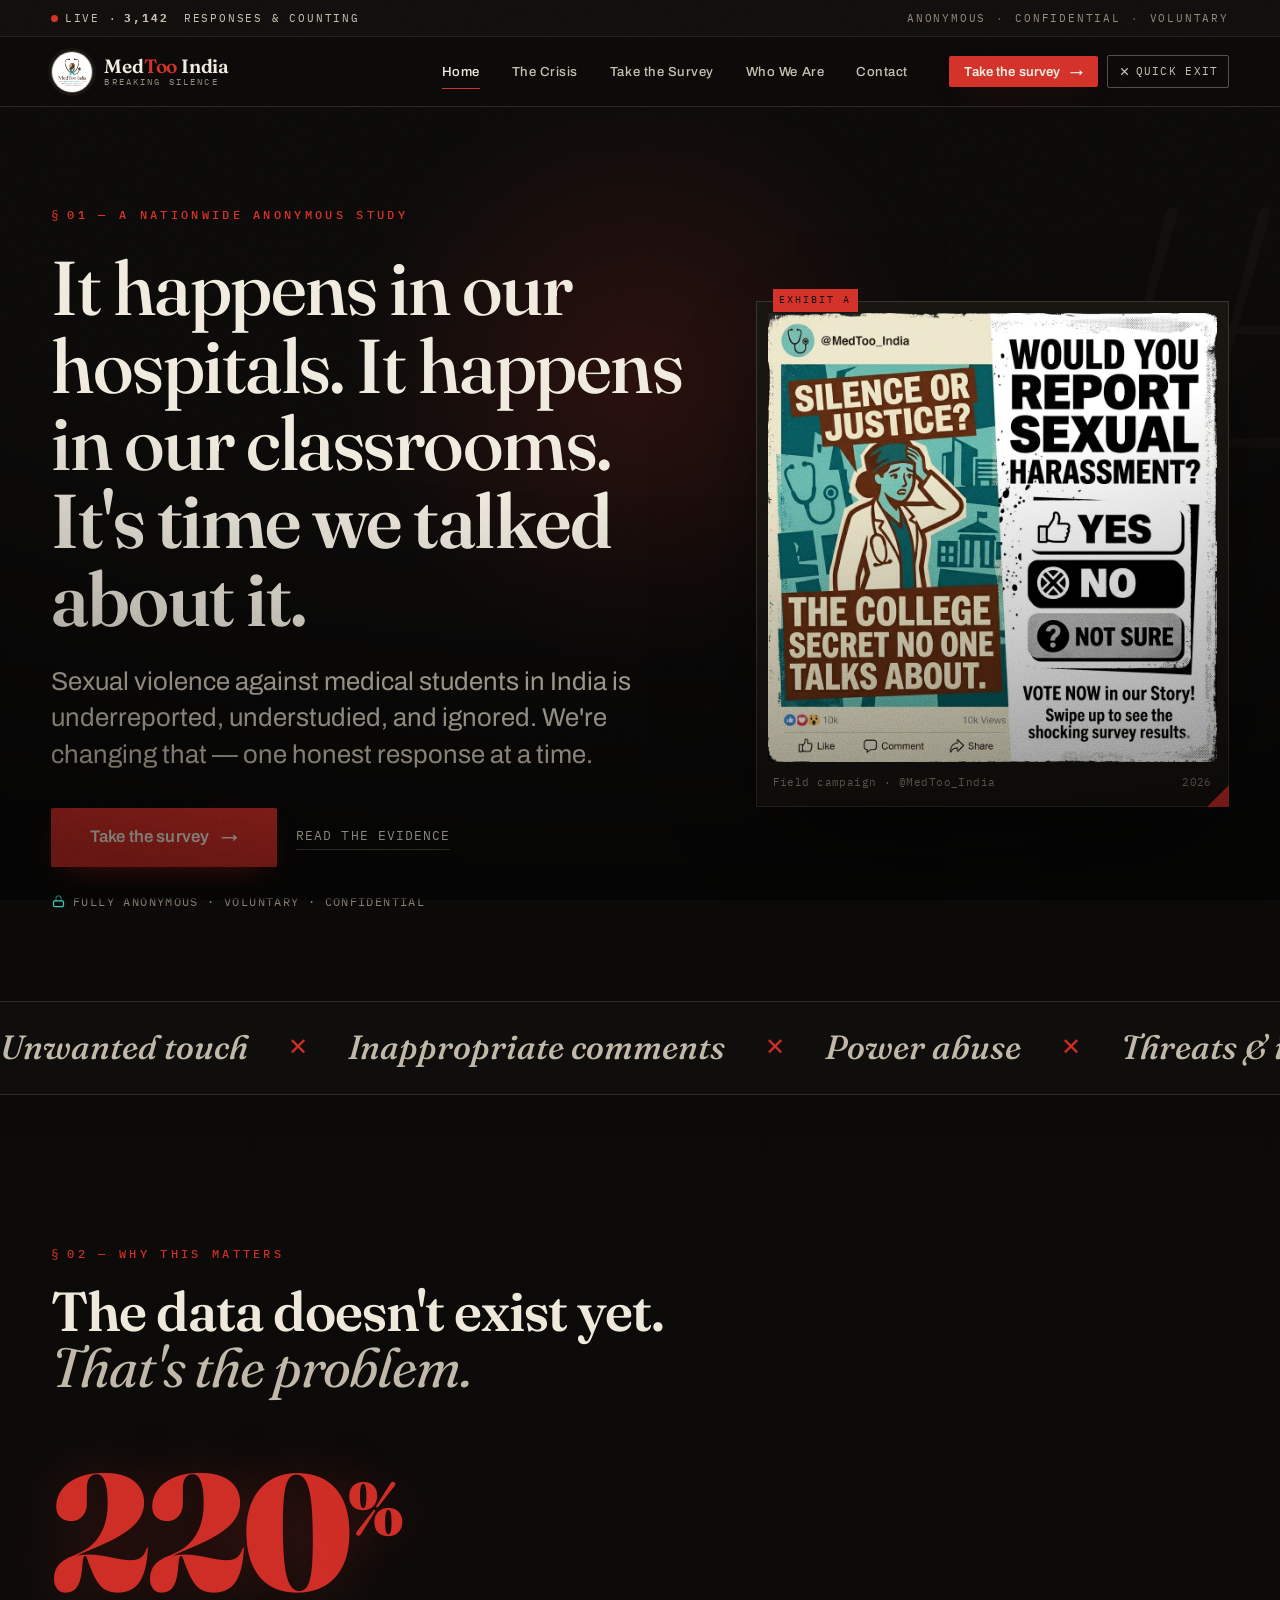
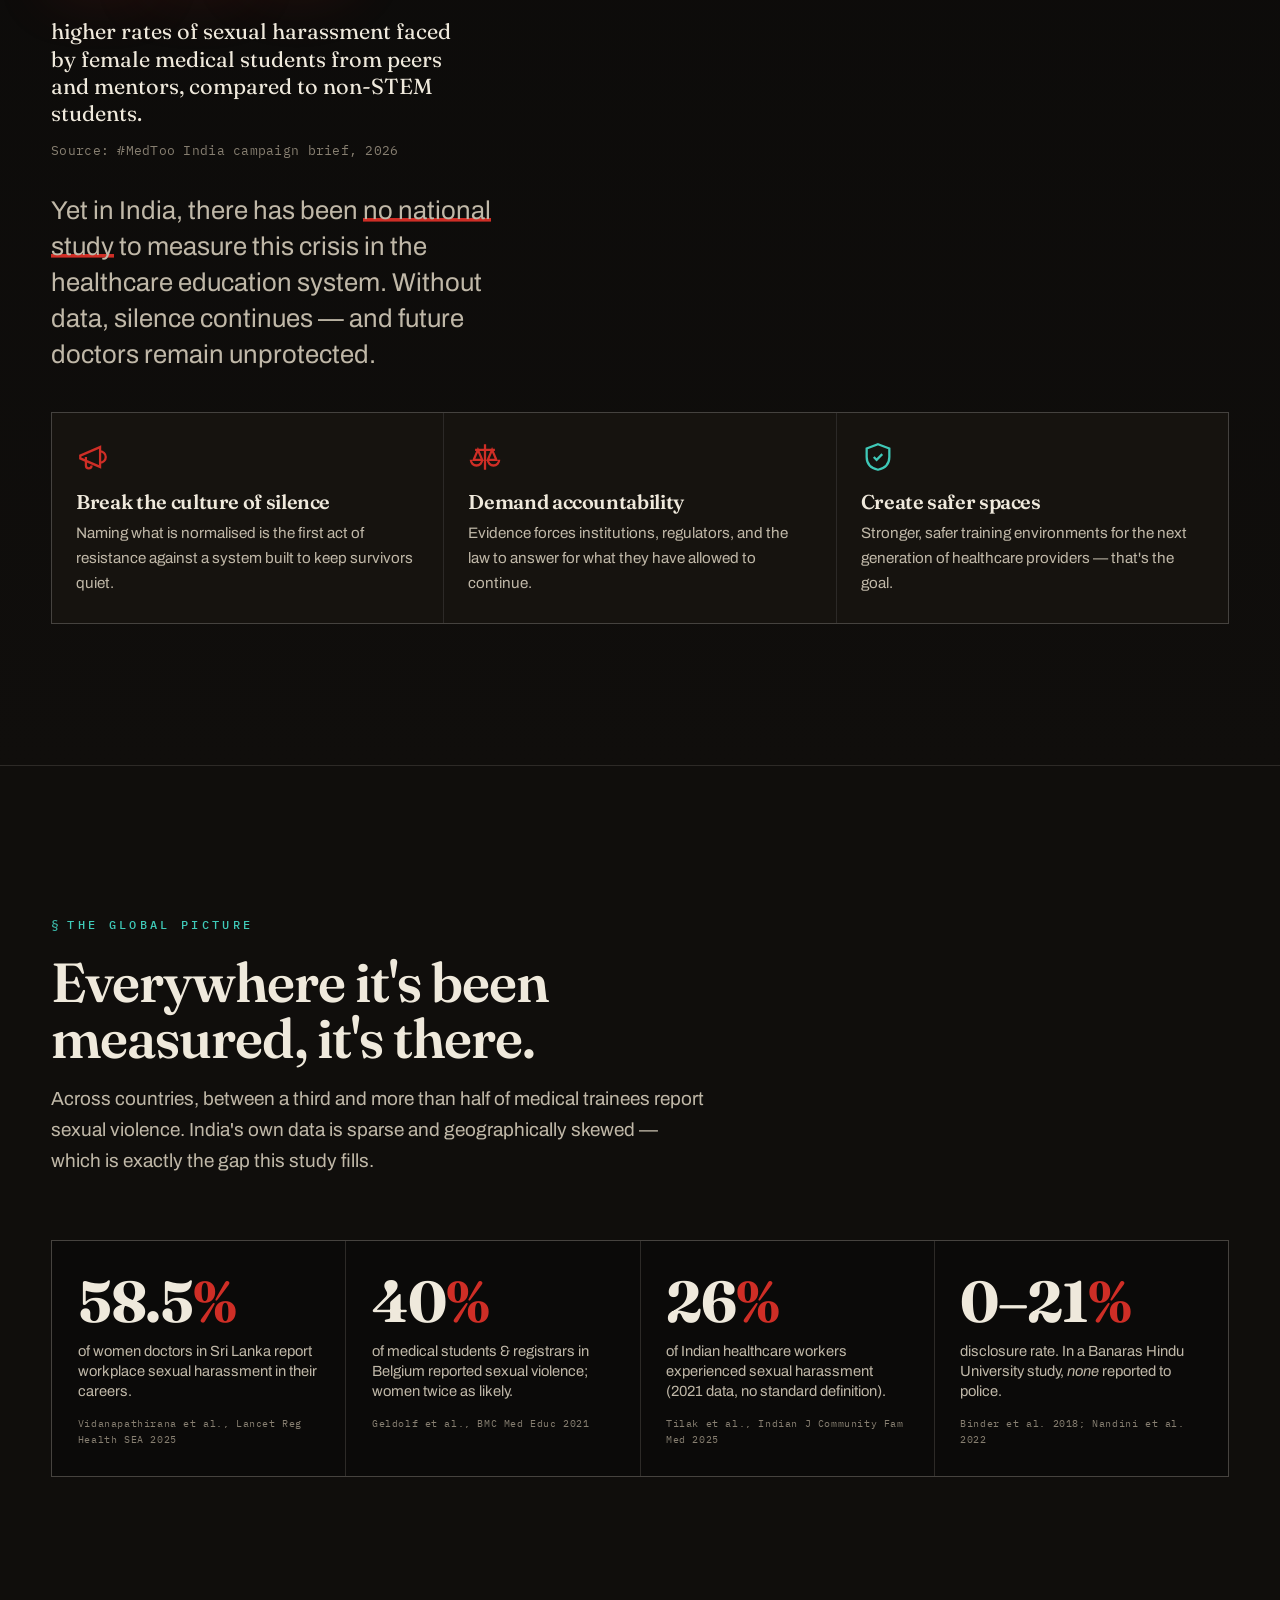
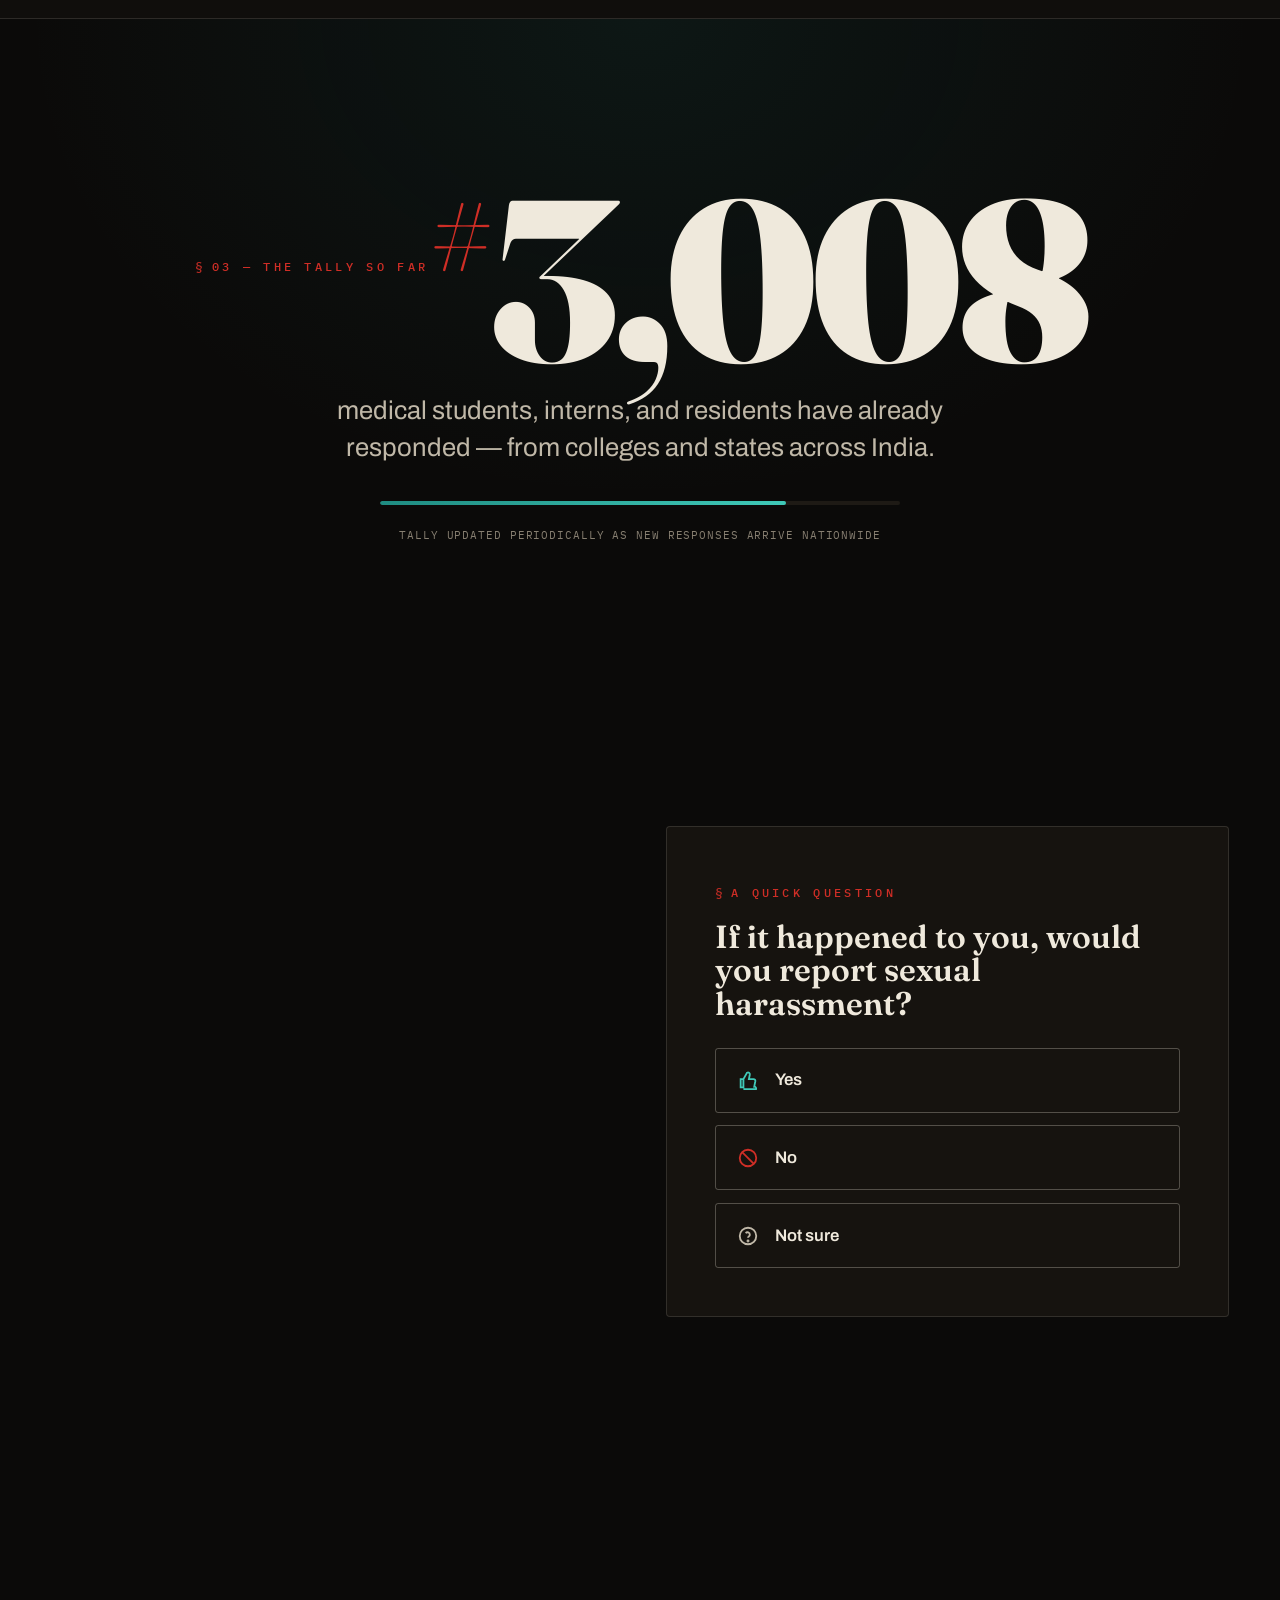
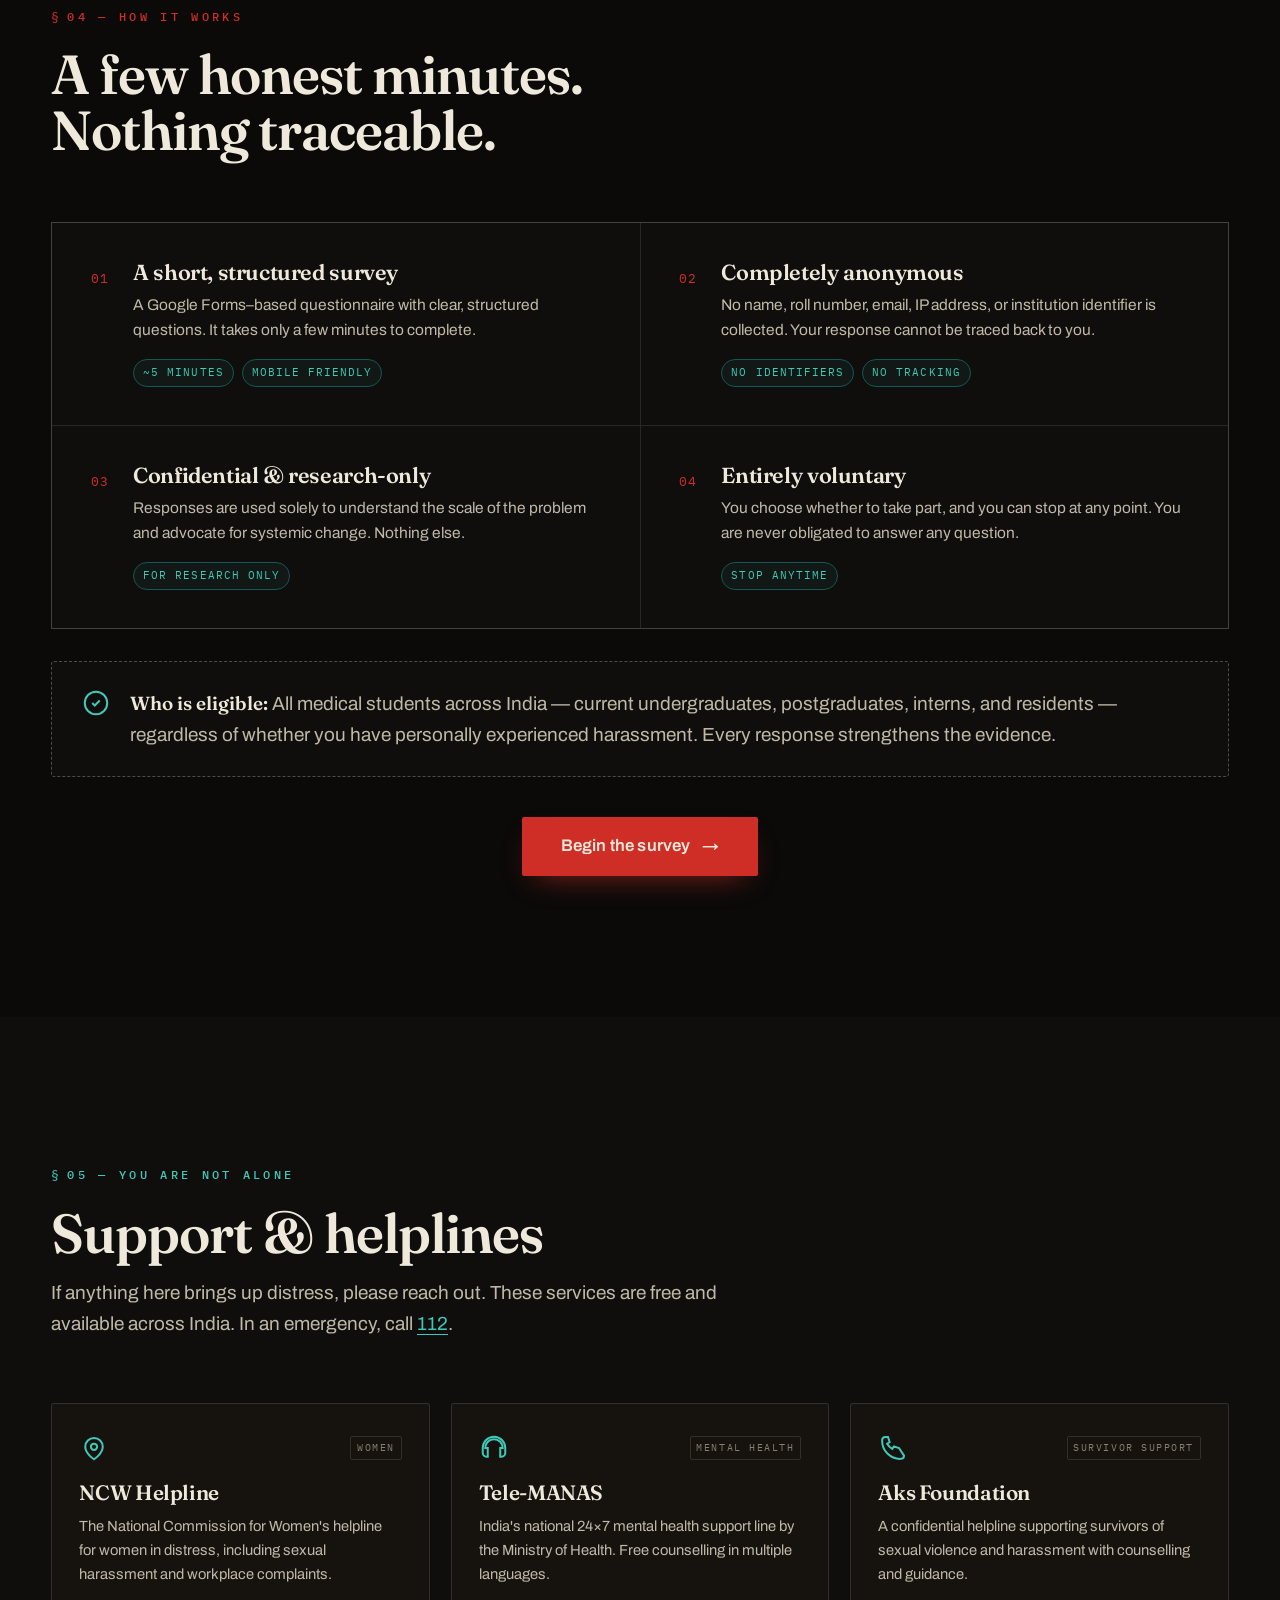
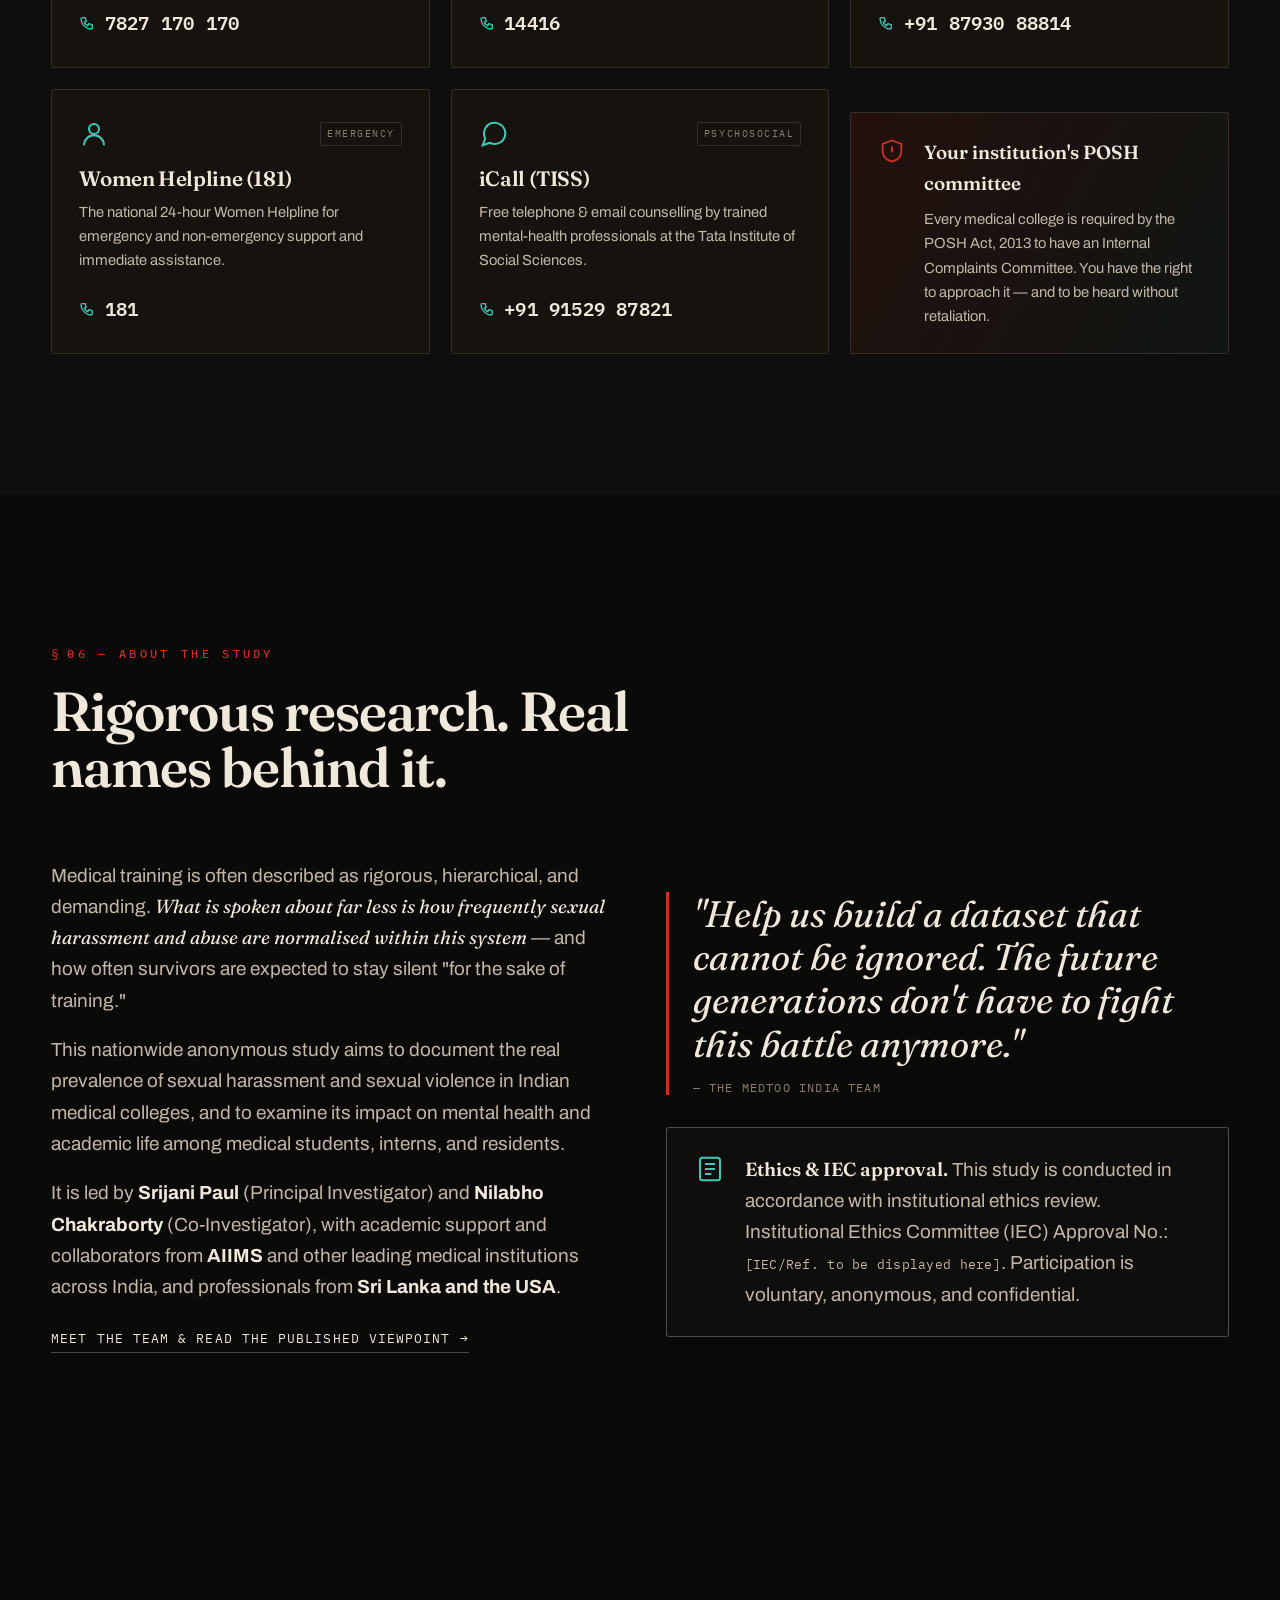
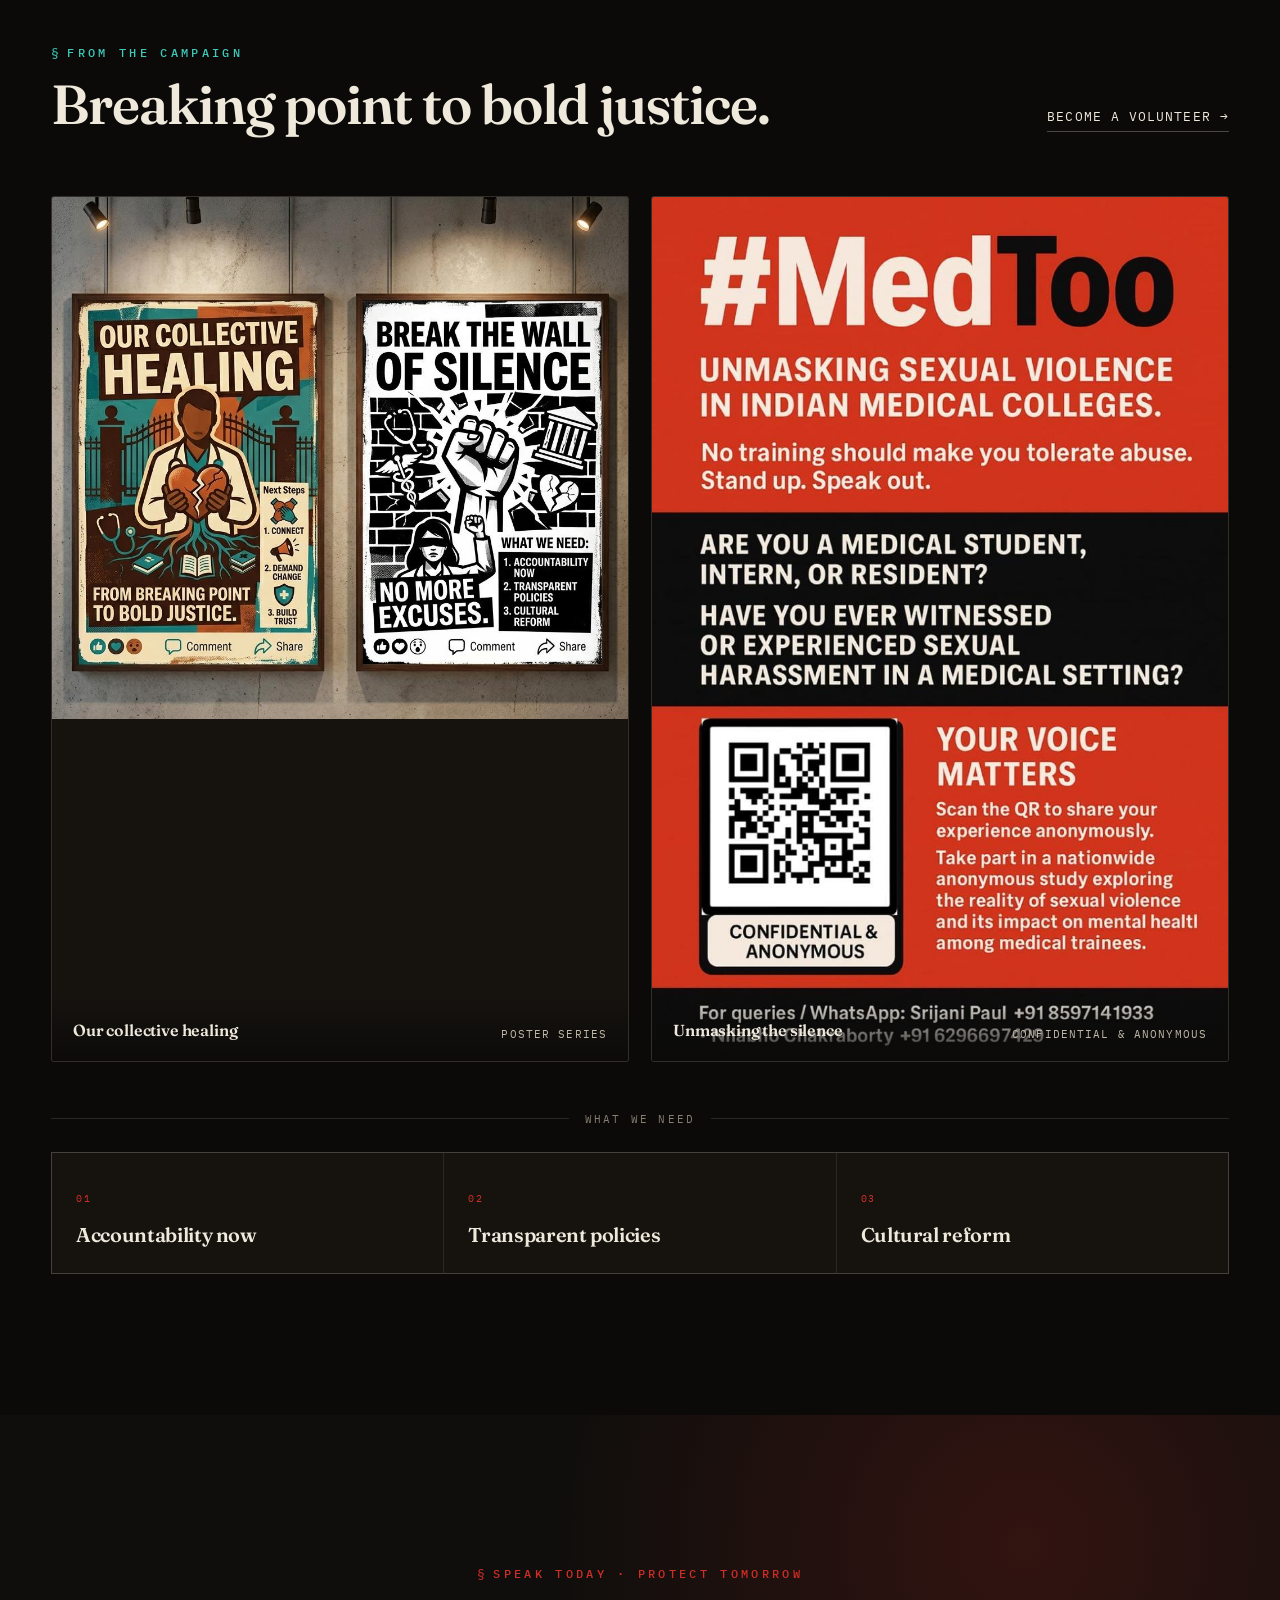
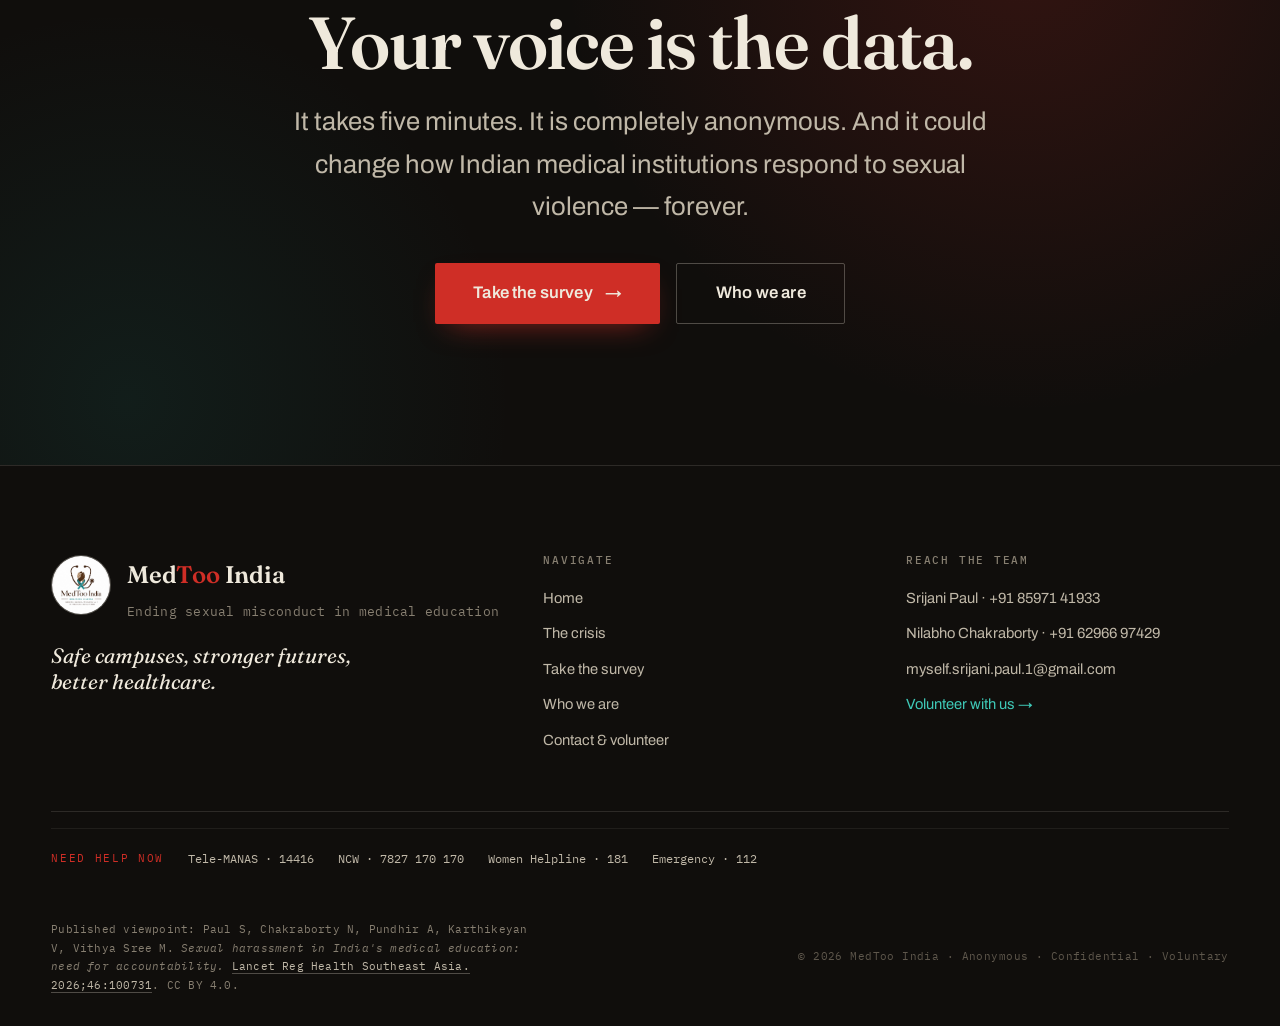
==== index.html @ f643e84e "First" ====
<!DOCTYPE html>
<html lang="en">
<head>
<meta charset="UTF-8" />
<meta name="viewport" content="width=device-width, initial-scale=1.0" />
<title>MedToo India — Breaking the Silence on Sexual Violence in Medical Education</title>
<meta name="description" content="MedToo India is an independent, nationwide anonymous study documenting sexual violence, harassment, and misconduct in Indian medical education. Your voice is the data that makes it impossible to ignore." />
<meta name="theme-color" content="#0b0a09" />
<meta property="og:title" content="MedToo India — Breaking the Silence" />
<meta property="og:description" content="India's first nationwide anonymous study on sexual violence in medical colleges. Anonymous. Confidential. Voluntary." />
<meta property="og:image" content="images/logo.jpeg" />
<meta property="og:type" content="website" />
<link rel="icon" href="images/logo.jpeg" />
<link rel="preconnect" href="https://fonts.googleapis.com" />
<link rel="preconnect" href="https://fonts.gstatic.com" crossorigin />
<link href="https://fonts.googleapis.com/css2?family=Fraunces:ital,opsz,wght@0,9..144,300..900;1,9..144,400..600&family=Archivo:wght@400;500;600;700&family=IBM+Plex+Mono:wght@400;500;600&display=swap" rel="stylesheet" />
<script>document.documentElement.classList.add("js");</script>
<link rel="stylesheet" href="assets/css/styles.css" />
</head>
<body>
<a class="skip-link" href="#main">Skip to content</a>

<!-- ============ TOP BAR ============ -->
<div class="topbar">
  <div class="wrap wrap--wide">
    <div class="topbar__row">
      <span class="topbar__live"><i class="live-dot" aria-hidden="true"></i> Live · <strong data-live-count="3142">3,142</strong>&nbsp;responses &amp; counting</span>
      <span class="topbar__trust">
        <span>Anonymous</span><span>Confidential</span><span>Voluntary</span>
      </span>
    </div>
  </div>
</div>

<!-- ============ HEADER ============ -->
<header class="site-header">
  <div class="wrap wrap--wide">
    <nav class="nav" aria-label="Primary">
      <a class="brand" href="index.html" aria-label="MedToo India — home">
        <img class="brand__logo" src="images/logo.jpeg" alt="MedToo India logo" />
        <span class="brand__txt">
          <span class="brand__name">Med<b>Too</b> India</span>
          <span class="brand__sub">Breaking Silence</span>
        </span>
      </a>

      <div class="nav__links">
        <a class="nav__link" href="index.html" aria-current="page">Home</a>
        <a class="nav__link" href="index.html#why">The Crisis</a>
        <a class="nav__link" href="survey.html">Take the Survey</a>
        <a class="nav__link" href="about.html">Who We Are</a>
        <a class="nav__link" href="contact.html">Contact</a>
      </div>

      <div class="nav__actions">
        <a class="btn btn--sm nav__cta" href="survey.html">Take the survey <span class="arrow">→</span></a>
        <button class="exit-btn" data-quick-exit title="Leave this site instantly (or press ESC twice)">
          <svg viewBox="0 0 24 24" fill="none" stroke="currentColor" stroke-width="2" aria-hidden="true"><path d="M18 6 6 18M6 6l12 12"/></svg>
          Quick exit
        </button>
        <button class="burger" data-nav-toggle aria-label="Open menu" aria-expanded="false" aria-controls="mobile-menu">
          <span></span><span></span><span></span>
        </button>
      </div>
    </nav>
  </div>
</header>

<!-- ============ MOBILE MENU ============ -->
<div class="mobile-menu" id="mobile-menu">
  <a class="mobile-menu__link" href="index.html"><span class="n">01</span> Home</a>
  <a class="mobile-menu__link" href="index.html#why"><span class="n">02</span> The Crisis</a>
  <a class="mobile-menu__link" href="survey.html"><span class="n">03</span> Take the Survey</a>
  <a class="mobile-menu__link" href="about.html"><span class="n">04</span> Who We Are</a>
  <a class="mobile-menu__link" href="contact.html"><span class="n">05</span> Contact</a>
  <div class="mobile-menu__foot">
    <a class="btn btn--block" href="survey.html">Take the survey <span class="arrow">→</span></a>
  </div>
</div>

<main id="main">

  <!-- ============ HERO ============ -->
  <section class="hero">
    <div class="spotlight" data-spotlight aria-hidden="true"></div>
    <span class="hero__bg-word" aria-hidden="true">#</span>
    <div class="wrap wrap--wide">
      <div class="hero__grid">
        <div class="hero__copy reveal in">
          <span class="kicker">01 — A Nationwide Anonymous Study</span>
          <h1 class="hero__headline">
            It happens in our hospitals. It happens in our classrooms.
            <span class="b">It's time we <span class="redact">talked</span> about it.</span>
          </h1>
          <p class="hero__lead">
            Sexual violence against medical students in India is underreported,
            understudied, and ignored. We're changing that — one honest response at a time.
          </p>
          <div class="hero__cta-row">
            <a class="btn btn--lg" href="survey.html">Take the survey <span class="arrow">→</span></a>
            <a class="tlink" href="#why">Read the evidence</a>
          </div>
          <p class="hero__trust" style="margin-top:1.6rem">
            <svg class="lock" viewBox="0 0 24 24" fill="none" stroke="currentColor" stroke-width="2" width="15" height="15" aria-hidden="true"><rect x="4" y="11" width="16" height="9" rx="2"/><path d="M8 11V7a4 4 0 0 1 8 0v4"/></svg>
            Fully anonymous · Voluntary · Confidential
          </p>
        </div>

        <figure class="exhibit exhibit--tilt exhibit--corner reveal" data-delay="2" data-tag="Exhibit A">
          <img src="images/img3.jpeg" alt="MedToo India campaign poster: 'Silence or Justice? The college secret no one talks about.' Would you report sexual harassment?" loading="eager" />
          <figcaption class="exhibit__cap"><span>Field campaign · @MedToo_India</span><span>2026</span></figcaption>
        </figure>
      </div>
    </div>
  </section>

  <!-- ============ MARQUEE ============ -->
  <div class="marquee" aria-hidden="true">
    <div class="marquee__track">
      <span class="marquee__item">Unwanted touch</span>
      <span class="marquee__item">Inappropriate comments</span>
      <span class="marquee__item">Power abuse</span>
      <span class="marquee__item">Threats &amp; intimidation</span>
      <span class="marquee__item">Victim blaming</span>
      <span class="marquee__item">Silenced by fear</span>
      <span class="marquee__item">Unwanted touch</span>
      <span class="marquee__item">Inappropriate comments</span>
      <span class="marquee__item">Power abuse</span>
      <span class="marquee__item">Threats &amp; intimidation</span>
      <span class="marquee__item">Victim blaming</span>
      <span class="marquee__item">Silenced by fear</span>
    </div>
  </div>
  <p class="sr-only">The campaign documents unwanted touch, inappropriate comments, power abuse, threats and intimidation, victim blaming, and silencing by fear.</p>

  <!-- ============ WHY THIS MATTERS ============ -->
  <section class="section why" id="why">
    <div class="wrap wrap--wide">
      <div class="sec-head reveal">
        <span class="kicker">02 — Why this matters</span>
        <h2 class="sec-head__title">The data doesn't exist yet. <span class="serif-it muted">That's the problem.</span></h2>
      </div>

      <div class="why__grid">
        <div class="why__stat reveal-x">
          <div class="bigstat">
            <span class="bigstat__num"><span data-counter="220" data-dur="2000">220</span><span class="pct">%</span></span>
            <p class="bigstat__cap">higher rates of sexual harassment faced by female medical students from peers and mentors, compared to non-STEM students.</p>
            <p class="bigstat__src meta">Source: #MedToo India campaign brief, 2026</p>
          </div>
          <p class="lead" style="margin-top:2.2rem; color:var(--bone-dim); max-width:42ch;">
            Yet in India, there has been <span class="mark">no national study</span> to measure this crisis in the healthcare education system.
            Without data, silence continues — and future doctors remain unprotected.
          </p>
        </div>

        <div class="why__art">
          <figure class="exhibit exhibit--corner clip-rise" data-tag="Exhibit B" style="max-width:440px; margin-inline:auto;">
            <img src="images/img1.jpeg" alt="Infographic: Did you know? Female medical students face 220% higher rates of sexual harassment from peers and mentors. In India there is no national study to measure this crisis." loading="lazy" />
            <figcaption class="exhibit__cap"><span>Awareness poster</span><span>#MEDTOO</span></figcaption>
          </figure>
        </div>
      </div>

      <!-- three pillars -->
      <div class="pillars reveal" data-delay="1">
        <div class="pillar">
          <svg class="pillar__ic" viewBox="0 0 24 24" fill="none" stroke="currentColor" stroke-width="1.6" aria-hidden="true"><path d="M3 11l14-6v14L3 13zM3 11v2M7 12v6a2 2 0 0 0 4 0"/><path d="M17 8a4 4 0 0 1 0 8"/></svg>
          <h3 class="pillar__t">Break the culture of silence</h3>
          <p class="pillar__d">Naming what is normalised is the first act of resistance against a system built to keep survivors quiet.</p>
        </div>
        <div class="pillar">
          <svg class="pillar__ic" viewBox="0 0 24 24" fill="none" stroke="currentColor" stroke-width="1.6" aria-hidden="true"><path d="M12 3v18M5 7h14M7 7l-3 7h6zM17 7l3 7h-6z"/><path d="M2 14a4 4 0 0 0 8 0M14 14a4 4 0 0 0 8 0"/></svg>
          <h3 class="pillar__t">Demand accountability</h3>
          <p class="pillar__d">Evidence forces institutions, regulators, and the law to answer for what they have allowed to continue.</p>
        </div>
        <div class="pillar">
          <svg class="pillar__ic" viewBox="0 0 24 24" fill="none" stroke="currentColor" stroke-width="1.6" aria-hidden="true"><path d="M12 3l8 3v6c0 5-3.5 8-8 9-4.5-1-8-4-8-9V6z"/><path d="M9 12l2 2 4-4"/></svg>
          <h3 class="pillar__t">Create safer spaces</h3>
          <p class="pillar__d">Stronger, safer training environments for the next generation of healthcare providers — that's the goal.</p>
        </div>
      </div>
    </div>
  </section>

  <!-- ============ EVIDENCE STRIP ============ -->
  <section class="section evidence">
    <div class="wrap wrap--wide">
      <div class="sec-head reveal">
        <span class="kicker kicker--teal">The global picture</span>
        <h2 class="sec-head__title">Everywhere it's been measured, it's there.</h2>
        <p class="muted" style="margin-top:1rem; max-width:60ch;">Across countries, between a third and more than half of medical trainees report sexual violence. India's own data is sparse and geographically skewed — which is exactly the gap this study fills.</p>
      </div>
      <div class="evidence__grid reveal" data-delay="1">
        <div class="estat">
          <div class="estat__num"><span data-counter="58.6" data-decimals="1">58.6</span><span class="u">%</span></div>
          <p class="estat__lbl">of women doctors in Sri Lanka report workplace sexual harassment in their careers.</p>
          <span class="estat__src">Vidanapathirana et al., Lancet Reg Health SEA 2025</span>
        </div>
        <div class="estat">
          <div class="estat__num"><span data-counter="40">40</span><span class="u">%</span></div>
          <p class="estat__lbl">of medical students &amp; registrars in Belgium reported sexual violence; women twice as likely.</p>
          <span class="estat__src">Geldolf et al., BMC Med Educ 2021</span>
        </div>
        <div class="estat">
          <div class="estat__num"><span data-counter="26">26</span><span class="u">%</span></div>
          <p class="estat__lbl">of Indian healthcare workers experienced sexual harassment (2021 data, no standard definition).</p>
          <span class="estat__src">Tilak et al., Indian J Community Fam Med 2025</span>
        </div>
        <div class="estat">
          <div class="estat__num"><span data-counter="0">0</span>–<span data-counter="21">21</span><span class="u">%</span></div>
          <p class="estat__lbl">disclosure rate. In a Banaras Hindu University study, <em>none</em> reported to police.</p>
          <span class="estat__src">Binder et al. 2018; Nandini et al. 2022</span>
        </div>
      </div>
    </div>
  </section>

  <!-- ============ COUNTER ============ -->
  <section class="section counter">
    <div class="wrap">
      <span class="kicker counter__label">03 — The tally so far</span>
      <div class="counter__num"><span class="hash">#</span><span data-counter="3142" data-dur="2400">3,142</span></div>
      <p class="counter__sub">medical students, interns, and residents have already responded — from colleges and states across India.</p>
      <div class="counter__bar"><i style="width:0" data-bar></i></div>
      <p class="counter__note">Tally updated periodically as new responses arrive nationwide</p>
    </div>
  </section>

  <!-- ============ POLL ============ -->
  <section class="section" id="poll">
    <div class="wrap wrap--wide">
      <div class="story__grid" style="align-items:center;">
        <figure class="exhibit exhibit--corner clip-rise" data-tag="Exhibit C" style="max-width:460px;">
          <img src="images/img4.jpeg" alt="Bold campaign graphic: Would you report sexual harassment? Yes / No / Not sure." loading="lazy" />
          <figcaption class="exhibit__cap"><span>Social campaign</span><span>Vote now</span></figcaption>
        </figure>

        <div class="poll reveal" data-poll>
          <span class="kicker" style="margin-bottom:1rem;">A quick question</span>
          <p class="poll__q">If it happened to you, would you report sexual harassment?</p>
          <div class="poll__opts" role="group" aria-label="Would you report sexual harassment?">
            <button class="poll__opt" data-vote="yes">
              <span class="fill"></span>
              <svg class="ic" viewBox="0 0 24 24" fill="none" stroke="currentColor" stroke-width="2" aria-hidden="true"><path d="M7 11v9H4v-9zM7 11l4-7a2 2 0 0 1 3 2l-1 5h5a2 2 0 0 1 2 2.3l-1.2 6A2 2 0 0 1 20.8 22H7"/></svg>
              Yes <span class="pct"></span>
            </button>
            <button class="poll__opt" data-vote="no">
              <span class="fill"></span>
              <svg class="ic" viewBox="0 0 24 24" fill="none" stroke="currentColor" stroke-width="2" aria-hidden="true"><circle cx="12" cy="12" r="9"/><path d="M5.6 5.6l12.8 12.8"/></svg>
              No <span class="pct"></span>
            </button>
            <button class="poll__opt" data-vote="unsure">
              <span class="fill"></span>
              <svg class="ic" viewBox="0 0 24 24" fill="none" stroke="currentColor" stroke-width="2" aria-hidden="true"><circle cx="12" cy="12" r="9"/><path d="M9.5 9a2.5 2.5 0 0 1 4.5 1.5c0 1.7-2 2-2 3.5"/><circle cx="12" cy="17.5" r="0.6" fill="currentColor"/></svg>
              Not sure <span class="pct"></span>
            </button>
          </div>
          <div class="poll__after">
            <p class="big">In real life, only <span class="alarm">0–21%</span> of affected medical trainees ever disclose. Reporting isn't a personal failing — <span class="heal">the system makes it unsafe.</span></p>
            <p class="muted" style="margin-top:0.9rem; font-size:0.92rem;">That silence is exactly what this research exists to break.</p>
            <a class="tlink" href="survey.html" style="margin-top:1.3rem;">Add your voice to the data →</a>
          </div>
        </div>
      </div>
    </div>
  </section>

  <!-- ============ HOW IT WORKS ============ -->
  <section class="section" id="how">
    <div class="wrap wrap--wide">
      <div class="sec-head reveal">
        <span class="kicker">04 — How it works</span>
        <h2 class="sec-head__title">A few honest minutes. Nothing traceable.</h2>
      </div>

      <div class="steps reveal" data-delay="1">
        <div class="step">
          <span class="step__n">01</span>
          <div>
            <h3 class="step__t">A short, structured survey</h3>
            <p class="step__d">A Google Forms–based questionnaire with clear, structured questions. It takes only a few minutes to complete.</p>
            <div class="step__chips"><span class="chip">~5 minutes</span><span class="chip">Mobile friendly</span></div>
          </div>
        </div>
        <div class="step">
          <span class="step__n">02</span>
          <div>
            <h3 class="step__t">Completely anonymous</h3>
            <p class="step__d">No name, roll number, email, IP address, or institution identifier is collected. Your response cannot be traced back to you.</p>
            <div class="step__chips"><span class="chip">No identifiers</span><span class="chip">No tracking</span></div>
          </div>
        </div>
        <div class="step">
          <span class="step__n">03</span>
          <div>
            <h3 class="step__t">Confidential &amp; research-only</h3>
            <p class="step__d">Responses are used solely to understand the scale of the problem and advocate for systemic change. Nothing else.</p>
            <div class="step__chips"><span class="chip">For research only</span></div>
          </div>
        </div>
        <div class="step">
          <span class="step__n">04</span>
          <div>
            <h3 class="step__t">Entirely voluntary</h3>
            <p class="step__d">You choose whether to take part, and you can stop at any point. You are never obligated to answer any question.</p>
            <div class="step__chips"><span class="chip">Stop anytime</span></div>
          </div>
        </div>
      </div>

      <div class="eligible reveal" data-delay="1">
        <svg class="eligible__ic" viewBox="0 0 24 24" fill="none" stroke="currentColor" stroke-width="1.6" aria-hidden="true"><path d="M9 12l2 2 4-4"/><circle cx="12" cy="12" r="9"/></svg>
        <p style="margin:0;">
          <b>Who is eligible:</b> <span class="muted">All medical students across India — current undergraduates, postgraduates, interns, and residents — regardless of whether you have personally experienced harassment. Every response strengthens the evidence.</span>
        </p>
      </div>

      <div class="center" style="margin-top:2.5rem;">
        <a class="btn btn--lg" href="survey.html">Begin the survey <span class="arrow">→</span></a>
      </div>
    </div>
  </section>

  <!-- ============ RESOURCES ============ -->
  <section class="section resources" id="resources">
    <div class="wrap wrap--wide">
      <div class="sec-head reveal">
        <span class="kicker kicker--teal">05 — You are not alone</span>
        <h2 class="sec-head__title">Support &amp; helplines</h2>
        <p class="muted" style="margin-top:1rem; max-width:62ch;">If anything here brings up distress, please reach out. These services are free and available across India. In an emergency, call <a href="tel:112" style="color:var(--teal-bright); border-bottom:1px solid currentColor;">112</a>.</p>
      </div>

      <div class="res-grid reveal" data-delay="1">
        <a class="rcard" href="tel:7827170170">
          <div class="rcard__top">
            <svg class="rcard__ic" viewBox="0 0 24 24" fill="none" stroke="currentColor" stroke-width="1.6" aria-hidden="true"><path d="M12 21s-7-4.5-7-10a7 7 0 0 1 14 0c0 5.5-7 10-7 10z"/><circle cx="12" cy="11" r="2.5"/></svg>
            <span class="rcard__tag">Women</span>
          </div>
          <h3 class="rcard__name">NCW Helpline</h3>
          <p class="rcard__desc">The National Commission for Women's helpline for women in distress, including sexual harassment and workplace complaints.</p>
          <span class="rcard__num"><svg viewBox="0 0 24 24" fill="none" stroke="currentColor" stroke-width="2" aria-hidden="true"><path d="M5 4h4l2 5-3 2a12 12 0 0 0 5 5l2-3 5 2v4a2 2 0 0 1-2 2A16 16 0 0 1 3 6a2 2 0 0 1 2-2z"/></svg>7827 170 170</span>
        </a>

        <a class="rcard" href="tel:14416">
          <div class="rcard__top">
            <svg class="rcard__ic" viewBox="0 0 24 24" fill="none" stroke="currentColor" stroke-width="1.6" aria-hidden="true"><path d="M12 3a9 9 0 0 0-9 9v4a3 3 0 0 0 3 3h1v-7H5v-0a7 7 0 0 1 14 0v0h-2v7h1a3 3 0 0 0 3-3v-4a9 9 0 0 0-9-9z"/></svg>
            <span class="rcard__tag">Mental health</span>
          </div>
          <h3 class="rcard__name">Tele-MANAS</h3>
          <p class="rcard__desc">India's national 24×7 mental health support line by the Ministry of Health. Free counselling in multiple languages.</p>
          <span class="rcard__num"><svg viewBox="0 0 24 24" fill="none" stroke="currentColor" stroke-width="2" aria-hidden="true"><path d="M5 4h4l2 5-3 2a12 12 0 0 0 5 5l2-3 5 2v4a2 2 0 0 1-2 2A16 16 0 0 1 3 6a2 2 0 0 1 2-2z"/></svg>14416</span>
        </a>

        <a class="rcard" href="tel:+918793088814">
          <div class="rcard__top">
            <svg class="rcard__ic" viewBox="0 0 24 24" fill="none" stroke="currentColor" stroke-width="1.6" aria-hidden="true"><path d="M20.8 18.1c0 1.4-1.1 2.5-2.5 2.6C9.9 21 3 14.1 3.3 5.7 3.4 4.3 4.5 3.2 5.9 3.2H8l1.3 4-2 1.4a11 11 0 0 0 4.1 4.1l1.4-2 4 1.3z"/></svg>
            <span class="rcard__tag">Survivor support</span>
          </div>
          <h3 class="rcard__name">Aks Foundation</h3>
          <p class="rcard__desc">A confidential helpline supporting survivors of sexual violence and harassment with counselling and guidance.</p>
          <span class="rcard__num"><svg viewBox="0 0 24 24" fill="none" stroke="currentColor" stroke-width="2" aria-hidden="true"><path d="M5 4h4l2 5-3 2a12 12 0 0 0 5 5l2-3 5 2v4a2 2 0 0 1-2 2A16 16 0 0 1 3 6a2 2 0 0 1 2-2z"/></svg>+91 87930 88814</span>
        </a>

        <a class="rcard" href="tel:181">
          <div class="rcard__top">
            <svg class="rcard__ic" viewBox="0 0 24 24" fill="none" stroke="currentColor" stroke-width="1.6" aria-hidden="true"><circle cx="12" cy="8" r="4"/><path d="M4 21a8 8 0 0 1 16 0"/></svg>
            <span class="rcard__tag">Emergency</span>
          </div>
          <h3 class="rcard__name">Women Helpline (181)</h3>
          <p class="rcard__desc">The national 24-hour Women Helpline for emergency and non-emergency support and immediate assistance.</p>
          <span class="rcard__num"><svg viewBox="0 0 24 24" fill="none" stroke="currentColor" stroke-width="2" aria-hidden="true"><path d="M5 4h4l2 5-3 2a12 12 0 0 0 5 5l2-3 5 2v4a2 2 0 0 1-2 2A16 16 0 0 1 3 6a2 2 0 0 1 2-2z"/></svg>181</span>
        </a>

        <a class="rcard" href="tel:+919152987821">
          <div class="rcard__top">
            <svg class="rcard__ic" viewBox="0 0 24 24" fill="none" stroke="currentColor" stroke-width="1.6" aria-hidden="true"><path d="M21 11.5a8.5 8.5 0 0 1-12.5 7.5L3 21l2-5.5A8.5 8.5 0 1 1 21 11.5z"/></svg>
            <span class="rcard__tag">Psychosocial</span>
          </div>
          <h3 class="rcard__name">iCall (TISS)</h3>
          <p class="rcard__desc">Free telephone &amp; email counselling by trained mental-health professionals at the Tata Institute of Social Sciences.</p>
          <span class="rcard__num"><svg viewBox="0 0 24 24" fill="none" stroke="currentColor" stroke-width="2" aria-hidden="true"><path d="M5 4h4l2 5-3 2a12 12 0 0 0 5 5l2-3 5 2v4a2 2 0 0 1-2 2A16 16 0 0 1 3 6a2 2 0 0 1 2-2z"/></svg>+91 91529 87821</span>
        </a>

        <div class="posh-note">
          <svg viewBox="0 0 24 24" fill="none" stroke="currentColor" stroke-width="1.6" aria-hidden="true"><path d="M12 3l8 3v6c0 5-3.5 8-8 9-4.5-1-8-4-8-9V6z"/><path d="M12 8v5M12 16v.5"/></svg>
          <div>
            <b>Your institution's POSH committee</b>
            <p class="muted" style="margin-top:0.5rem; font-size:0.92rem;">Every medical college is required by the POSH Act, 2013 to have an Internal Complaints Committee. You have the right to approach it — and to be heard without retaliation.</p>
          </div>
        </div>
      </div>
    </div>
  </section>

  <!-- ============ ABOUT THE STUDY ============ -->
  <section class="section" id="study">
    <div class="wrap wrap--wide">
      <div class="sec-head reveal">
        <span class="kicker">06 — About the study</span>
        <h2 class="sec-head__title">Rigorous research. Real names behind it.</h2>
      </div>

      <div class="story__grid">
        <div class="prose reveal-x">
          <p>Medical training is often described as rigorous, hierarchical, and demanding. <span class="serif-it">What is spoken about far less is how frequently sexual harassment and abuse are normalised within this system</span> — and how often survivors are expected to stay silent "for the sake of training."</p>
          <p>This nationwide anonymous study aims to document the real prevalence of sexual harassment and sexual violence in Indian medical colleges, and to examine its impact on mental health and academic life among medical students, interns, and residents.</p>
          <p>It is led by <strong style="color:var(--bone)">Srijani Paul</strong> (Principal Investigator) and <strong style="color:var(--bone)">Nilabho Chakraborty</strong> (Co-Investigator), with academic support and collaborators from <strong style="color:var(--bone)">AIIMS</strong> and other leading medical institutions across India, and professionals from <strong style="color:var(--bone)">Sri Lanka and the USA</strong>.</p>
          <a class="tlink" href="about.html">Meet the team &amp; read the published viewpoint →</a>
        </div>

        <div class="reveal" data-delay="1">
          <blockquote class="pullquote">
            "Help us build a dataset that cannot be ignored. The future generations don't have to fight this battle anymore."
            <cite>— The MedToo India team</cite>
          </blockquote>

          <!-- IEC approval -->
          <div class="eligible" style="border-style:solid;">
            <svg class="eligible__ic" viewBox="0 0 24 24" fill="none" stroke="currentColor" stroke-width="1.6" aria-hidden="true"><rect x="4" y="3" width="16" height="18" rx="2"/><path d="M8 8h8M8 12h8M8 16h5"/></svg>
            <p style="margin:0;">
              <b>Ethics &amp; IEC approval.</b>
              <span class="muted">This study is conducted in accordance with institutional ethics review. Institutional Ethics Committee (IEC) Approval No.:
              <span class="meta" style="color:var(--bone-dim)">[IEC/Ref. to be displayed here]</span>. Participation is voluntary, anonymous, and confidential.</span>
            </p>
          </div>
        </div>
      </div>
    </div>
  </section>

  <!-- ============ CAMPAIGN GALLERY ============ -->
  <section class="section" id="campaign">
    <div class="wrap wrap--wide">
      <div class="sec-head--split sec-head reveal" style="max-width:none;">
        <div>
          <span class="kicker kicker--teal">From the campaign</span>
          <h2 class="sec-head__title" style="margin-top:0.6rem;">Breaking point to bold justice.</h2>
        </div>
        <a class="tlink" href="contact.html">Become a volunteer →</a>
      </div>

      <div class="gallery reveal" data-delay="1">
        <figure class="gframe">
          <img src="images/img5.jpeg" alt="Two campaign posters: 'Our Collective Healing — from breaking point to bold justice' and 'Break the Wall of Silence — no more excuses.'" loading="lazy" />
          <figcaption class="gframe__cap"><b>Our collective healing</b><span>Poster series</span></figcaption>
        </figure>
        <figure class="gframe">
          <img src="images/img2.jpeg" alt="#MedToo poster: Unmasking sexual violence in Indian medical colleges. Scan the QR to share your experience anonymously." loading="lazy" />
          <figcaption class="gframe__cap"><b>Unmasking the silence</b><span>Confidential &amp; anonymous</span></figcaption>
        </figure>
      </div>

      <div class="hr-rule" style="margin-top:3rem;"><span>What we need</span></div>
      <div class="pillars reveal" data-delay="1" style="margin-top:1.5rem; grid-template-columns:repeat(3,1fr);">
        <div class="pillar"><span class="member__role">01</span><h3 class="pillar__t" style="margin-top:0.7rem;">Accountability now</h3></div>
        <div class="pillar"><span class="member__role">02</span><h3 class="pillar__t" style="margin-top:0.7rem;">Transparent policies</h3></div>
        <div class="pillar"><span class="member__role">03</span><h3 class="pillar__t" style="margin-top:0.7rem;">Cultural reform</h3></div>
      </div>
    </div>
  </section>

  <!-- ============ CTA BAND ============ -->
  <section class="section cta-band">
    <div class="wrap">
      <span class="kicker" style="justify-content:center;">Speak today · Protect tomorrow</span>
      <h2 class="cta-band__t display" style="margin-top:1.2rem;">Your voice is the data.</h2>
      <p class="cta-band__sub">It takes five minutes. It is completely anonymous. And it could change how Indian medical institutions respond to sexual violence — forever.</p>
      <div style="display:flex; gap:1rem; justify-content:center; flex-wrap:wrap;">
        <a class="btn btn--lg" href="survey.html">Take the survey <span class="arrow">→</span></a>
        <a class="btn btn--lg btn--ghost" href="about.html">Who we are</a>
      </div>
    </div>
  </section>

</main>

<!-- ============ FOOTER ============ -->
<footer class="site-footer">
  <div class="wrap wrap--wide">
    <div class="footer__top">
      <div>
        <div class="footer__brand">
          <img src="images/logo.jpeg" alt="MedToo India logo" />
          <div>
            <span class="brand__name" style="font-size:1.5rem;">Med<b style="color:var(--blood)">Too</b> India</span>
            <p class="meta" style="margin-top:0.3rem;">Ending sexual misconduct in medical education</p>
          </div>
        </div>
        <p class="footer__tagline">Safe campuses, stronger futures, better healthcare.</p>
      </div>

      <div class="footer__col">
        <h4>Navigate</h4>
        <a href="index.html">Home</a>
        <a href="index.html#why">The crisis</a>
        <a href="survey.html">Take the survey</a>
        <a href="about.html">Who we are</a>
        <a href="contact.html">Contact &amp; volunteer</a>
      </div>

      <div class="footer__col">
        <h4>Reach the team</h4>
        <a href="tel:+918597141933">Srijani Paul · +91 85971 41933</a>
        <a href="tel:+916296697429">Nilabho Chakraborty · +91 62966 97429</a>
        <a href="mailto:myself.srijani.paul.1@gmail.com">myself.srijani.paul.1@gmail.com</a>
        <a href="survey.html" style="color:var(--teal-bright)">Volunteer with us →</a>
      </div>
    </div>

    <div class="footer__helpbar">
      <span class="lbl">Need help now</span>
      <a href="tel:14416">Tele-MANAS · 14416</a>
      <a href="tel:7827170170">NCW · 7827 170 170</a>
      <a href="tel:181">Women Helpline · 181</a>
      <a href="tel:112">Emergency · 112</a>
    </div>

    <div class="footer__bottom">
      <p class="footer__cite">
        Published viewpoint: Paul S, Chakraborty N, Pundhir A, Karthikeyan V, Vithya Sree M. <em>Sexual harassment in India's medical education: need for accountability.</em>
        <a href="https://doi.org/10.1016/j.lansea.2026.100731" target="_blank" rel="noopener">Lancet Reg Health Southeast Asia. 2026;46:100731</a>. CC BY 4.0.
      </p>
      <p class="footer__legal">© <span data-year>2026</span> MedToo India · Anonymous · Confidential · Voluntary</p>
    </div>
  </div>
</footer>

<script src="assets/js/main.js" defer></script>
<script>
  // animate the counter progress bar on view
  (function () {
    var bar = document.querySelector("[data-bar]");
    if (!bar) return;
    if (!("IntersectionObserver" in window)) { bar.style.width = "78%"; return; }
    var io = new IntersectionObserver(function (es) {
      es.forEach(function (e) { if (e.isIntersecting) { bar.style.width = "78%"; io.disconnect(); } });
    }, { threshold: 0.4 });
    io.observe(bar);
  })();
</script>
</body>
</html>
---- assets/css/styles.css ----
/* ============================================================
   MedToo India — "The Dossier"
   Editorial / investigative-activism design system
   Fonts: Fraunces (display) · Archivo (body) · IBM Plex Mono (data)
   ============================================================ */

/* ----------------------------------------------------------
   0. TOKENS
---------------------------------------------------------- */
:root {
  /* ink scale (warm near-black) */
  --ink:        #0b0a09;
  --ink-1:      #100e0c;
  --ink-2:      #16130f;
  --ink-3:      #1e1a15;
  --ink-4:      #2a241d;

  /* bone / text */
  --bone:       #efe9dc;
  --bone-dim:   #c0b8a8;
  --ash:        #877f71;
  --ash-deep:   #5e574c;

  /* alarm (crimson) */
  --blood:      #cf2e26;
  --blood-deep: #911c18;
  --ember:      #e6573f;

  /* healing (teal ribbon from logo) */
  --teal:       #1f8c82;
  --teal-bright:#3fc9b8;
  --teal-deep:  #0f5a54;

  /* lines / strokes */
  --line:       rgba(239, 233, 220, 0.13);
  --line-soft:  rgba(239, 233, 220, 0.07);
  --line-strong:rgba(239, 233, 220, 0.28);

  /* paper (light/inverted sections) */
  --paper:      #ece5d6;
  --paper-2:    #e1d8c5;
  --paper-ink:  #1a1611;

  /* layout */
  --maxw:       1240px;
  --maxw-wide:  1440px;
  --gutter:     clamp(1.15rem, 4vw, 4rem);
  --sec-y:      clamp(4.5rem, 11vw, 9.5rem);

  /* type scale (fluid) */
  --fs-mega:    clamp(3.4rem, 13vw, 12rem);
  --fs-h1:      clamp(2.1rem, 1.4rem + 4.2vw, 5.4rem);
  --fs-h2:      clamp(2rem, 4.3vw, 3.6rem);
  --fs-h3:      clamp(1.42rem, 2.5vw, 2.05rem);
  --fs-h4:      clamp(1.16rem, 1.7vw, 1.4rem);
  --fs-body:    clamp(1rem, 0.96rem + 0.28vw, 1.2rem);
  --fs-lead:    clamp(1.18rem, 1.05rem + 0.7vw, 1.65rem);
  --fs-sm:      0.84rem;
  --fs-label:   0.74rem;

  /* fonts */
  --serif: "Fraunces", "Times New Roman", Georgia, serif;
  --sans:  "Archivo", "Helvetica Neue", Arial, sans-serif;
  --mono:  "IBM Plex Mono", "SFMono-Regular", ui-monospace, monospace;

  /* motion */
  --ease:      cubic-bezier(0.22, 1, 0.36, 1);
  --ease-wipe: cubic-bezier(0.74, 0, 0.18, 1);

  --shadow:    0 24px 60px -28px rgba(0,0,0,0.85);
  --shadow-lg: 0 40px 100px -40px rgba(0,0,0,0.9);

  color-scheme: dark;
}

/* ----------------------------------------------------------
   1. RESET / BASE
---------------------------------------------------------- */
*, *::before, *::after { box-sizing: border-box; }
* { margin: 0; }

html {
  -webkit-text-size-adjust: 100%;
  scroll-behavior: smooth;
  scroll-padding-top: 110px;
}

body {
  font-family: var(--sans);
  font-size: var(--fs-body);
  line-height: 1.65;
  color: var(--bone);
  background: var(--ink);
  -webkit-font-smoothing: antialiased;
  text-rendering: optimizeLegibility;
  font-optical-sizing: auto;
  overflow-x: hidden;
  position: relative;
}

img, svg, video { display: block; max-width: 100%; }
img { height: auto; }

a { color: inherit; text-decoration: none; }

button { font: inherit; color: inherit; cursor: pointer; background: none; border: none; }

::selection { background: var(--blood); color: var(--bone); }

:focus-visible {
  outline: 2px solid var(--teal-bright);
  outline-offset: 3px;
  border-radius: 2px;
}

/* ----------------------------------------------------------
   2. ATMOSPHERE — grain, vignette, spotlight
---------------------------------------------------------- */
/* film grain */
body::before {
  content: "";
  position: fixed;
  inset: 0;
  z-index: 9998;
  pointer-events: none;
  opacity: 0.45;
  mix-blend-mode: overlay;
  background-image: url("data:image/svg+xml,%3Csvg xmlns='http://www.w3.org/2000/svg' width='220' height='220'%3E%3Cfilter id='n'%3E%3CfeTurbulence type='fractalNoise' baseFrequency='0.82' numOctaves='3' stitchTiles='stitch'/%3E%3C/filter%3E%3Crect width='100%25' height='100%25' filter='url(%23n)'/%3E%3C/svg%3E");
}
/* vignette */
body::after {
  content: "";
  position: fixed;
  inset: 0;
  z-index: 9997;
  pointer-events: none;
  background: radial-gradient(130% 100% at 50% 0%, transparent 55%, rgba(0,0,0,0.55) 100%);
}

/* cursor-follow spotlight (set via JS on hero) */
.spotlight {
  position: absolute;
  inset: 0;
  pointer-events: none;
  z-index: 0;
  background: radial-gradient(420px 420px at var(--mx, 50%) var(--my, 30%),
              rgba(207,46,38,0.14), transparent 70%);
  transition: opacity 0.5s var(--ease);
}

/* ----------------------------------------------------------
   3. LAYOUT PRIMITIVES
---------------------------------------------------------- */
.wrap   { width: 100%; max-width: var(--maxw); margin-inline: auto; padding-inline: var(--gutter); }
.wrap--wide { max-width: var(--maxw-wide); }
.section { padding-block: var(--sec-y); position: relative; }

.grid { display: grid; gap: clamp(1.5rem, 3vw, 3rem); }

main { display: block; }

.skip-link {
  position: absolute; left: 1rem; top: -100px;
  background: var(--blood); color: var(--bone);
  padding: 0.7rem 1.2rem; border-radius: 4px;
  z-index: 10001; font: 600 0.85rem/1 var(--mono);
  transition: top 0.25s var(--ease);
}
.skip-link:focus { top: 1rem; }

/* ----------------------------------------------------------
   4. TYPOGRAPHY HELPERS
---------------------------------------------------------- */
.display {
  font-family: var(--serif);
  font-weight: 600;
  line-height: 0.98;
  letter-spacing: -0.018em;
}

h1, h2, h3, h4 { font-family: var(--serif); font-weight: 600; line-height: 1.02; letter-spacing: -0.018em; }

.kicker {
  font-family: var(--mono);
  font-size: var(--fs-label);
  letter-spacing: 0.28em;
  text-transform: uppercase;
  color: var(--blood);
  display: inline-flex;
  align-items: center;
  gap: 0.7em;
  font-weight: 500;
}
.kicker::before {
  content: "§";
  font-size: 1.1em;
  letter-spacing: 0;
  opacity: 0.9;
}
.kicker--teal { color: var(--teal-bright); }
.kicker--plain::before { content: ""; display: none; }

.lead {
  font-size: var(--fs-lead);
  line-height: 1.4;
  color: var(--bone);
  font-weight: 400;
  max-width: 36ch;
}

.muted { color: var(--bone-dim); }
.meta  { font-family: var(--mono); font-size: var(--fs-sm); color: var(--ash); letter-spacing: 0.02em; }
.serif-it { font-family: var(--serif); font-style: italic; font-weight: 400; }

.alarm { color: var(--blood); }
.heal  { color: var(--teal-bright); }

.eyebrow-num {
  font-family: var(--mono);
  color: var(--ash);
  font-size: var(--fs-sm);
  letter-spacing: 0.1em;
}

/* redaction reveal */
.redact {
  position: relative;
  white-space: nowrap;
  color: var(--bone);
}
.redact::after {
  content: "";
  position: absolute;
  inset: 0.04em -0.18em 0.06em -0.18em;
  background: #000;
  border-right: 4px solid var(--blood);
  transform: scaleX(0); /* revealed by default — no-JS safe */
  transform-origin: right center;
  transition: transform 0.9s var(--ease-wipe);
}
.js .redact::after { transform: scaleX(1); }      /* covered while JS active */
.js .in .redact::after { transform: scaleX(0); }  /* wipe away when revealed */
.redact--teal::after { border-right-color: var(--teal-bright); }

/* underline-drawn accent */
.mark {
  background-image: linear-gradient(var(--blood), var(--blood));
  background-repeat: no-repeat;
  background-position: 0 92%;
  background-size: 100% 0.14em;
  padding-bottom: 0.02em;
}
.mark--teal { background-image: linear-gradient(var(--teal), var(--teal)); }

/* ----------------------------------------------------------
   5. BUTTONS
---------------------------------------------------------- */
.btn {
  --bg: var(--blood);
  --fg: var(--bone);
  position: relative;
  display: inline-flex;
  align-items: center;
  gap: 0.7em;
  padding: 1.05em 1.8em;
  font: 600 0.96rem/1 var(--sans);
  letter-spacing: 0.01em;
  color: var(--fg);
  background: var(--bg);
  border-radius: 2px;
  overflow: hidden;
  isolation: isolate;
  transition: transform 0.4s var(--ease), box-shadow 0.4s var(--ease);
  box-shadow: 0 12px 30px -14px rgba(207,46,38,0.7);
}
.btn::before {
  content: "";
  position: absolute; inset: 0; z-index: -1;
  background: var(--ink);
  transform: translateY(101%);
  transition: transform 0.45s var(--ease-wipe);
}
.btn:hover { transform: translateY(-3px); box-shadow: 0 20px 44px -16px rgba(207,46,38,0.85); }
.btn:hover::before { transform: translateY(0); }
.btn:hover { color: var(--bone); }
.btn .arrow { transition: transform 0.4s var(--ease); }
.btn:hover .arrow { transform: translateX(5px); }

.btn--teal { --bg: var(--teal); box-shadow: 0 12px 30px -14px rgba(31,140,130,0.7); }
.btn--teal:hover { box-shadow: 0 20px 44px -16px rgba(63,201,184,0.75); }

.btn--ghost {
  --bg: transparent;
  --fg: var(--bone);
  border: 1px solid var(--line-strong);
  box-shadow: none;
}
.btn--ghost::before { background: var(--bone); }
.btn--ghost:hover { color: var(--ink); border-color: var(--bone); }

.btn--lg { padding: 1.25em 2.3em; font-size: 1.05rem; }
.btn--sm { padding: 0.7em 1.15em; font-size: 0.82rem; }

.btn--block { display: flex; width: 100%; justify-content: center; }

/* text link with arrow */
.tlink {
  display: inline-flex; align-items: center; gap: 0.45em;
  font-family: var(--mono); font-size: var(--fs-sm);
  letter-spacing: 0.08em; text-transform: uppercase;
  color: var(--bone);
  border-bottom: 1px solid var(--line-strong);
  padding-bottom: 0.25em;
  transition: color 0.3s var(--ease), border-color 0.3s var(--ease), gap 0.3s var(--ease);
}
.tlink:hover { color: var(--teal-bright); border-color: var(--teal-bright); gap: 0.8em; }

/* ----------------------------------------------------------
   6. HEADER / NAV / TICKER
---------------------------------------------------------- */
.topbar {
  background: var(--ink-1);
  border-bottom: 1px solid var(--line-soft);
  font-family: var(--mono);
  font-size: 0.7rem;
  letter-spacing: 0.16em;
  text-transform: uppercase;
  color: var(--ash);
}
.topbar__row {
  display: flex; align-items: center; justify-content: space-between;
  gap: 1rem; padding-block: 0.55rem; min-height: 34px;
}
.topbar__live { display: inline-flex; align-items: center; gap: 0.6em; color: var(--bone-dim); }
.live-dot {
  width: 7px; height: 7px; border-radius: 50%;
  background: var(--blood);
  box-shadow: 0 0 0 0 rgba(207,46,38,0.6);
  animation: pulse 2.1s infinite;
}
@keyframes pulse {
  0%   { box-shadow: 0 0 0 0 rgba(207,46,38,0.55); }
  70%  { box-shadow: 0 0 0 9px rgba(207,46,38,0); }
  100% { box-shadow: 0 0 0 0 rgba(207,46,38,0); }
}
.topbar__trust { display: none; }
@media (min-width: 720px) { .topbar__trust { display: inline-flex; gap: 0.9em; } }
.topbar__trust span::before { content: "·"; margin-right: 0.9em; color: var(--ash-deep); }
.topbar__trust span:first-child::before { content: ""; margin: 0; }

.site-header {
  position: sticky; top: 0; z-index: 1000;
  background: color-mix(in srgb, var(--ink) 82%, transparent);
  backdrop-filter: blur(14px) saturate(120%);
  -webkit-backdrop-filter: blur(14px) saturate(120%);
  border-bottom: 1px solid var(--line);
  transition: background 0.3s var(--ease), border-color 0.3s var(--ease);
}
.site-header.scrolled { background: color-mix(in srgb, var(--ink) 94%, transparent); }

.nav {
  display: flex; align-items: center; justify-content: space-between;
  gap: 1.2rem; padding-block: 0.85rem;
}
.brand { display: inline-flex; align-items: center; gap: 0.7rem; }
.brand__logo {
  width: 42px; height: 42px; border-radius: 50%;
  object-fit: cover;
  border: 1px solid var(--line-strong);
  box-shadow: 0 0 0 3px var(--ink-2);
  flex-shrink: 0;
}
.brand__txt { line-height: 1; }
.brand__name {
  font-family: var(--serif); font-weight: 600; font-size: 1.2rem;
  letter-spacing: -0.01em; display: block;
}
.brand__name b { color: var(--blood); font-weight: 600; }
.brand__sub {
  font-family: var(--mono); font-size: 0.56rem; letter-spacing: 0.24em;
  text-transform: uppercase; color: var(--ash); display: block; margin-top: 2px;
}

.nav__links { display: none; }
@media (min-width: 980px) {
  .nav__links {
    display: flex; align-items: center; gap: 2rem;
    margin-left: auto; margin-right: 1.4rem;
  }
}
.nav__link {
  font-size: 0.82rem; letter-spacing: 0.04em; font-weight: 500;
  color: var(--bone-dim); position: relative; padding-block: 0.4rem;
  transition: color 0.3s var(--ease);
}
.nav__link::after {
  content: ""; position: absolute; left: 0; bottom: 0;
  width: 100%; height: 1px; background: var(--blood);
  transform: scaleX(0); transform-origin: left;
  transition: transform 0.35s var(--ease);
}
.nav__link:hover, .nav__link[aria-current="page"] { color: var(--bone); }
.nav__link:hover::after, .nav__link[aria-current="page"]::after { transform: scaleX(1); }

.nav__actions { display: flex; align-items: center; gap: 0.6rem; }
.nav__cta { display: none; }
@media (min-width: 560px) { .nav__cta { display: inline-flex; } }

/* quick exit */
.exit-btn {
  display: inline-flex; align-items: center; gap: 0.45em;
  font-family: var(--mono); font-size: 0.68rem; letter-spacing: 0.12em;
  text-transform: uppercase; color: var(--bone-dim);
  border: 1px solid var(--line-strong); border-radius: 2px;
  padding: 0.62em 0.85em;
  transition: all 0.3s var(--ease);
}
.exit-btn:hover { background: var(--bone); color: var(--ink); border-color: var(--bone); }
.exit-btn svg { width: 13px; height: 13px; }

/* burger */
.burger {
  display: inline-flex; flex-direction: column; gap: 5px;
  width: 44px; height: 44px; align-items: center; justify-content: center;
  border: 1px solid var(--line); border-radius: 2px;
}
@media (min-width: 980px) { .burger { display: none; } }
.burger span { width: 20px; height: 1.6px; background: var(--bone); transition: transform 0.35s var(--ease), opacity 0.2s; }
.burger[aria-expanded="true"] span:nth-child(1) { transform: translateY(6.6px) rotate(45deg); }
.burger[aria-expanded="true"] span:nth-child(2) { opacity: 0; }
.burger[aria-expanded="true"] span:nth-child(3) { transform: translateY(-6.6px) rotate(-45deg); }

/* mobile menu */
.mobile-menu {
  position: fixed; inset: 0; z-index: 999;
  background: var(--ink-1);
  padding: clamp(5rem, 18vw, 7rem) var(--gutter) 3rem;
  display: flex; flex-direction: column;
  transform: translateY(-100%);
  transition: transform 0.5s var(--ease-wipe);
  overflow-y: auto;
}
.mobile-menu.is-open { transform: translateY(0); }
.mobile-menu__link {
  font-family: var(--serif); font-size: clamp(2rem, 9vw, 3rem);
  font-weight: 500; padding-block: 0.5rem; color: var(--bone);
  border-bottom: 1px solid var(--line-soft);
  display: flex; align-items: baseline; gap: 1rem;
}
.mobile-menu__link .n { font-family: var(--mono); font-size: 0.8rem; color: var(--blood); }
.mobile-menu__link:hover { color: var(--blood); }
.mobile-menu__foot { margin-top: auto; padding-top: 2rem; }

/* ----------------------------------------------------------
   7. HERO
---------------------------------------------------------- */
.hero { position: relative; overflow: hidden; padding-top: clamp(3rem, 7vw, 6rem); padding-bottom: clamp(3rem, 7vw, 6rem); }
.hero__bg-word {
  position: absolute; right: -2%; top: 8%; z-index: 0;
  font-family: var(--serif); font-weight: 900;
  font-size: clamp(10rem, 40vw, 34rem); line-height: 0.8;
  color: var(--ink-2);
  letter-spacing: -0.04em; pointer-events: none; user-select: none;
  opacity: 0.6;
}
.hero__grid {
  position: relative; z-index: 1;
  display: grid; gap: clamp(2.5rem, 5vw, 4rem);
  align-items: center;
}
@media (min-width: 940px) {
  .hero__grid { grid-template-columns: 1.15fr 0.85fr; }
}
.hero__headline {
  font-family: var(--serif); font-weight: 500;
  font-size: var(--fs-h1); line-height: 1.02; letter-spacing: -0.02em;
  margin-block: 1.3rem 1.6rem;
  overflow-wrap: break-word;
}
.hero__headline .b { font-weight: 600; }
.hero__lead { color: var(--bone-dim); max-width: 46ch; font-size: var(--fs-lead); line-height: 1.42; }
.hero__cta-row { display: flex; flex-wrap: wrap; align-items: center; gap: 1.2rem; margin-top: 2.2rem; }
.hero__trust { font-family: var(--mono); font-size: 0.72rem; letter-spacing: 0.12em; text-transform: uppercase; color: var(--ash); display: flex; align-items: center; gap: 0.6em; }
.hero__trust .lock { color: var(--teal-bright); }

/* exhibit frame */
.exhibit {
  position: relative;
  border: 1px solid var(--line);
  background: var(--ink-2);
  padding: 0.7rem;
  box-shadow: var(--shadow-lg);
}
.exhibit::before {
  content: attr(data-tag);
  position: absolute; top: -0.85rem; left: 1rem; z-index: 2;
  font-family: var(--mono); font-size: 0.62rem; letter-spacing: 0.2em;
  text-transform: uppercase; color: var(--ink);
  background: var(--blood); padding: 0.35em 0.7em;
}
.exhibit img { width: 100%; }
.exhibit--tilt { transform: rotate(-1.6deg); }
.exhibit--tilt:hover { transform: rotate(0deg) scale(1.01); }
.exhibit { transition: transform 0.6s var(--ease); }
.exhibit__cap {
  font-family: var(--mono); font-size: 0.68rem; color: var(--ash);
  letter-spacing: 0.04em; padding: 0.7rem 0.3rem 0.2rem; display: flex; justify-content: space-between; gap: 1rem;
}
.exhibit--corner::after {
  content: ""; position: absolute; right: -1px; bottom: -1px;
  border-width: 0 0 22px 22px; border-style: solid;
  border-color: transparent transparent var(--blood) transparent;
}

/* ----------------------------------------------------------
   8. MARQUEE / TICKER
---------------------------------------------------------- */
.marquee {
  border-block: 1px solid var(--line);
  background: var(--ink-1);
  overflow: hidden; padding-block: 1.15rem;
  position: relative;
}
.marquee__track {
  display: flex; gap: 2.5rem; width: max-content;
  animation: scroll-x 38s linear infinite;
}
.marquee:hover .marquee__track { animation-play-state: paused; }
.marquee__item {
  font-family: var(--serif); font-weight: 500; font-style: italic;
  font-size: clamp(1.3rem, 3vw, 2.1rem); color: var(--bone-dim);
  display: inline-flex; align-items: center; gap: 2.5rem; white-space: nowrap;
}
.marquee__item::after {
  content: "✕"; font-family: var(--sans); font-style: normal;
  font-size: 0.7em; color: var(--blood);
}
@keyframes scroll-x { to { transform: translateX(-50%); } }

/* ----------------------------------------------------------
   9. SECTION HEADERS
---------------------------------------------------------- */
.sec-head { max-width: 62ch; margin-bottom: clamp(2.5rem, 5vw, 4rem); }
.sec-head__title { font-size: var(--fs-h2); margin-top: 1rem; }
.sec-head--center { margin-inline: auto; text-align: center; }
.sec-head--center .kicker { justify-content: center; }
.sec-head--split { display: grid; gap: 1.5rem; max-width: none; align-items: end; }
@media (min-width: 860px) { .sec-head--split { grid-template-columns: 1fr auto; } }

/* ----------------------------------------------------------
   10. WHY / STATS
---------------------------------------------------------- */
.why { background: linear-gradient(180deg, var(--ink) 0%, var(--ink-1) 100%); }
.why__grid { display: grid; gap: clamp(2.5rem, 5vw, 4.5rem); align-items: center; }
@media (min-width: 940px) { .why__grid { grid-template-columns: 0.82fr 1.18fr; } }

.bigstat { line-height: 0.86; }
.bigstat__num {
  font-family: var(--serif); font-weight: 900;
  font-size: var(--fs-mega); color: var(--blood);
  letter-spacing: -0.03em; display: block;
  text-shadow: 0 0 60px rgba(207,46,38,0.25);
}
.bigstat__num .pct { font-size: 0.45em; vertical-align: super; }
.bigstat__cap { font-size: var(--fs-h4); color: var(--bone); margin-top: 1rem; max-width: 30ch; font-family: var(--serif); font-weight: 400; line-height: 1.25; }
.bigstat__src { margin-top: 1.1rem; }

.pillars { display: grid; gap: 1px; background: var(--line); border: 1px solid var(--line); margin-top: 2.5rem; }
@media (min-width: 640px) { .pillars { grid-template-columns: repeat(3, 1fr); } }
.pillar { background: var(--ink-2); padding: 1.7rem 1.5rem; transition: background 0.4s var(--ease); }
.pillar:hover { background: var(--ink-3); }
.pillar__ic { width: 34px; height: 34px; color: var(--blood); margin-bottom: 1rem; }
.pillar:nth-child(3) .pillar__ic { color: var(--teal-bright); }
.pillar__t { font-family: var(--serif); font-size: 1.25rem; font-weight: 600; line-height: 1.15; }
.pillar__d { color: var(--bone-dim); font-size: 0.95rem; margin-top: 0.5rem; }

/* stat strip (the 'evidence' row) */
.evidence { background: var(--ink-1); border-block: 1px solid var(--line); }
.evidence__grid { display: grid; gap: 1px; background: var(--line); border: 1px solid var(--line); }
@media (min-width: 600px) { .evidence__grid { grid-template-columns: repeat(2, 1fr); } }
@media (min-width: 980px) { .evidence__grid { grid-template-columns: repeat(4, 1fr); } }
.estat { background: var(--ink); padding: 2rem 1.6rem 1.7rem; position: relative; }
.estat__num { font-family: var(--serif); font-weight: 700; font-size: clamp(2.6rem, 5vw, 3.6rem); color: var(--bone); line-height: 1; letter-spacing: -0.02em; }
.estat__num .u { color: var(--blood); }
.estat__lbl { color: var(--bone-dim); font-size: 0.92rem; margin-top: 0.7rem; line-height: 1.35; }
.estat__src { font-family: var(--mono); font-size: 0.62rem; color: var(--ash); letter-spacing: 0.06em; margin-top: 0.9rem; display: block; }

/* ----------------------------------------------------------
   11. COUNTER
---------------------------------------------------------- */
.counter { text-align: center; background:
    radial-gradient(80% 120% at 50% 0%, rgba(31,140,130,0.10), transparent 60%),
    var(--ink); }
.counter__label { justify-content: center; }
.counter__num {
  font-family: var(--serif); font-weight: 900;
  font-size: clamp(4.5rem, 18vw, 15rem);
  line-height: 0.9; letter-spacing: -0.03em;
  color: var(--bone);
  display: inline-flex; align-items: flex-start;
  margin-block: 1rem 0.6rem;
}
.counter__num .hash { color: var(--blood); font-size: 0.42em; margin-top: 0.18em; margin-right: 0.05em; }
.counter__sub { color: var(--bone-dim); max-width: 48ch; margin-inline: auto; font-size: var(--fs-lead); line-height: 1.4; }
.counter__bar { height: 4px; max-width: 520px; margin: 2.3rem auto 0; background: var(--ink-3); border-radius: 4px; overflow: hidden; }
.counter__bar i { display: block; height: 100%; width: 0; background: linear-gradient(90deg, var(--teal), var(--teal-bright)); border-radius: 4px; transition: width 2.4s var(--ease); }
.counter__note { font-family: var(--mono); font-size: 0.7rem; color: var(--ash); letter-spacing: 0.08em; margin-top: 1.3rem; text-transform: uppercase; }

/* ----------------------------------------------------------
   12. STEPS / HOW IT WORKS
---------------------------------------------------------- */
.steps { display: grid; gap: 1px; background: var(--line); border: 1px solid var(--line); }
@media (min-width: 760px) { .steps { grid-template-columns: repeat(2, 1fr); } }
.step {
  background: var(--ink-1); padding: clamp(1.8rem, 3vw, 2.6rem);
  display: flex; gap: 1.5rem; transition: background 0.4s var(--ease), transform 0.4s var(--ease);
}
.step:hover { background: var(--ink-2); }
.step__n { font-family: var(--mono); font-size: 0.8rem; color: var(--blood); letter-spacing: 0.1em; padding-top: 0.4rem; flex-shrink: 0; }
.step__t { font-family: var(--serif); font-size: var(--fs-h4); font-weight: 600; }
.step__d { color: var(--bone-dim); margin-top: 0.5rem; font-size: 0.97rem; }
.step__chips { display: flex; flex-wrap: wrap; gap: 0.5rem; margin-top: 1rem; }
.chip {
  font-family: var(--mono); font-size: 0.66rem; letter-spacing: 0.1em; text-transform: uppercase;
  color: var(--teal-bright); border: 1px solid var(--teal-deep); border-radius: 100px;
  padding: 0.4em 0.85em; background: rgba(31,140,130,0.08);
}

.eligible {
  margin-top: 2rem; padding: 1.6rem 1.8rem; border: 1px dashed var(--line-strong);
  background: var(--ink-1); display: flex; gap: 1.2rem; align-items: flex-start; border-radius: 3px;
}
.eligible__ic { color: var(--teal-bright); flex-shrink: 0; width: 30px; height: 30px; }
.eligible b { font-family: var(--serif); font-weight: 600; }

/* ----------------------------------------------------------
   13. RESOURCES
---------------------------------------------------------- */
.resources { background: var(--ink-1); }
.res-grid { display: grid; gap: 1.3rem; }
@media (min-width: 680px) { .res-grid { grid-template-columns: repeat(2, 1fr); } }
@media (min-width: 1040px) { .res-grid { grid-template-columns: repeat(3, 1fr); } }
.rcard {
  position: relative; background: var(--ink-2);
  border: 1px solid var(--line); border-radius: 3px;
  padding: 1.8rem 1.7rem; display: flex; flex-direction: column;
  transition: transform 0.4s var(--ease), border-color 0.4s var(--ease), background 0.4s var(--ease);
  overflow: hidden;
}
.rcard::before {
  content: ""; position: absolute; left: 0; top: 0; bottom: 0; width: 3px;
  background: var(--teal); transform: scaleY(0); transform-origin: top;
  transition: transform 0.45s var(--ease);
}
.rcard:hover { transform: translateY(-5px); border-color: var(--line-strong); background: var(--ink-3); }
.rcard:hover::before { transform: scaleY(1); }
.rcard__top { display: flex; align-items: center; justify-content: space-between; gap: 1rem; }
.rcard__ic { width: 30px; height: 30px; color: var(--teal-bright); }
.rcard__tag { font-family: var(--mono); font-size: 0.6rem; letter-spacing: 0.16em; text-transform: uppercase; color: var(--ash); border: 1px solid var(--line); padding: 0.3em 0.6em; border-radius: 2px; }
.rcard__name { font-family: var(--serif); font-size: 1.3rem; font-weight: 600; margin-top: 1.2rem; line-height: 1.1; }
.rcard__desc { color: var(--bone-dim); font-size: 0.92rem; margin-top: 0.55rem; flex-grow: 1; }
.rcard__num {
  display: inline-flex; align-items: center; gap: 0.5em; margin-top: 1.3rem;
  font-family: var(--mono); font-size: 1.18rem; font-weight: 600; color: var(--bone);
  letter-spacing: 0.01em; transition: color 0.3s var(--ease);
}
.rcard__num:hover { color: var(--teal-bright); }
.rcard__num svg { width: 16px; height: 16px; color: var(--teal-bright); }

.posh-note {
  margin-top: 1.4rem; padding: 1.5rem 1.7rem; border-radius: 3px;
  background: linear-gradient(120deg, rgba(207,46,38,0.10), rgba(31,140,130,0.06));
  border: 1px solid var(--line); display: flex; gap: 1.1rem; align-items: flex-start;
}
.posh-note svg { color: var(--blood); width: 28px; height: 28px; flex-shrink: 0; }
.posh-note b { font-family: var(--serif); font-weight: 600; }

/* ----------------------------------------------------------
   14. POLL (would you report?)
---------------------------------------------------------- */
.poll { border: 1px solid var(--line); background: var(--ink-2); border-radius: 4px; padding: clamp(1.8rem, 4vw, 3rem); }
.poll__q { font-family: var(--serif); font-size: var(--fs-h3); font-weight: 600; line-height: 1.05; }
.poll__opts { display: grid; gap: 0.8rem; margin-top: 1.7rem; }
.poll__opt {
  position: relative; display: flex; align-items: center; gap: 1rem;
  border: 1px solid var(--line-strong); border-radius: 3px;
  padding: 1.05em 1.3em; text-align: left; overflow: hidden;
  font-family: var(--sans); font-weight: 600; font-size: 1.05rem;
  transition: border-color 0.3s var(--ease), background 0.3s var(--ease), transform 0.3s var(--ease);
}
.poll__opt:hover:not(:disabled) { border-color: var(--bone); transform: translateX(4px); }
.poll__opt .ic { width: 22px; height: 22px; flex-shrink: 0; }
.poll__opt[data-vote="yes"] .ic { color: var(--teal-bright); }
.poll__opt[data-vote="no"] .ic { color: var(--blood); }
.poll__opt[data-vote="unsure"] .ic { color: var(--bone-dim); }
.poll__opt .fill {
  position: absolute; left: 0; top: 0; bottom: 0; width: 0;
  background: rgba(255,255,255,0.06); z-index: -1;
  transition: width 1s var(--ease);
}
.poll__opt .pct { margin-left: auto; font-family: var(--mono); font-size: 0.9rem; color: var(--bone-dim); opacity: 0; transition: opacity 0.5s var(--ease); }
.poll.voted .poll__opt { cursor: default; }
.poll.voted .poll__opt .pct { opacity: 1; }
.poll__after { margin-top: 1.7rem; padding-top: 1.5rem; border-top: 1px solid var(--line); display: none; }
.poll.voted .poll__after { display: block; animation: rise 0.6s var(--ease) both; }
.poll__after .big { font-family: var(--serif); font-size: var(--fs-h3); font-weight: 600; color: var(--bone); line-height: 1.1; }
.poll__after .big .alarm { color: var(--blood); }
@keyframes rise { from { opacity: 0; transform: translateY(14px); } to { opacity: 1; transform: translateY(0); } }

/* ----------------------------------------------------------
   15. PAPER (light / journal) SECTION
---------------------------------------------------------- */
.paper {
  background: var(--paper);
  color: var(--paper-ink);
  position: relative;
}
.paper::after {
  content: ""; position: absolute; inset: 0; pointer-events: none;
  background-image: url("data:image/svg+xml,%3Csvg xmlns='http://www.w3.org/2000/svg' width='180' height='180'%3E%3Cfilter id='p'%3E%3CfeTurbulence type='fractalNoise' baseFrequency='0.9' numOctaves='2'/%3E%3C/filter%3E%3Crect width='100%25' height='100%25' filter='url(%23p)' opacity='0.5'/%3E%3C/svg%3E");
  mix-blend-mode: multiply; opacity: 0.06;
}
.paper .kicker { color: var(--blood-deep); }
.paper .muted { color: #574e40; }
.paper a.tlink { color: var(--paper-ink); border-color: rgba(0,0,0,0.25); }
.paper a.tlink:hover { color: var(--teal-deep); border-color: var(--teal-deep); }
.journal {
  border: 1px solid rgba(0,0,0,0.16);
  background: rgba(255,255,255,0.35);
  padding: clamp(1.8rem, 4vw, 3.5rem);
  position: relative; z-index: 1;
  box-shadow: 0 30px 70px -40px rgba(0,0,0,0.4);
}
.journal__head { border-bottom: 2px solid var(--paper-ink); padding-bottom: 1.2rem; margin-bottom: 1.6rem; display: flex; flex-wrap: wrap; justify-content: space-between; gap: 1rem; align-items: baseline; }
.journal__brand { font-family: var(--serif); font-style: italic; font-size: 1.15rem; }
.journal__meta { font-family: var(--mono); font-size: 0.7rem; letter-spacing: 0.04em; color: #574e40; }
.journal__title { font-family: var(--serif); font-size: clamp(1.7rem, 3.6vw, 2.7rem); font-weight: 700; line-height: 1.05; letter-spacing: -0.02em; max-width: 22ch; }
.journal__authors { font-family: var(--mono); font-size: 0.82rem; color: #4a4234; margin-top: 1rem; line-height: 1.6; }
.journal__authors b { color: var(--blood-deep); }
.journal__abstract { columns: 2; column-gap: 2.5rem; margin-top: 1.6rem; font-size: 0.98rem; line-height: 1.6; color: #2e2a22; }
@media (max-width: 680px) { .journal__abstract { columns: 1; } }
.journal__abstract p { margin-bottom: 0.9rem; break-inside: avoid; }
.journal__abstract .firstcap::first-letter { font-family: var(--serif); font-weight: 700; font-size: 3.1em; float: left; line-height: 0.74; padding: 0.06em 0.12em 0 0; color: var(--blood-deep); }
.journal__foot { margin-top: 1.8rem; padding-top: 1.3rem; border-top: 1px solid rgba(0,0,0,0.16); display: flex; flex-wrap: wrap; gap: 1.2rem; justify-content: space-between; align-items: center; }
.kw { display: flex; flex-wrap: wrap; gap: 0.5rem; }
.kw span { font-family: var(--mono); font-size: 0.66rem; letter-spacing: 0.04em; border: 1px solid rgba(0,0,0,0.25); padding: 0.3em 0.7em; border-radius: 2px; }

.stamp {
  font-family: var(--mono); font-size: 0.7rem; letter-spacing: 0.1em; text-transform: uppercase;
  color: var(--teal-deep); border: 2px solid var(--teal-deep); border-radius: 3px;
  padding: 0.55em 0.9em; transform: rotate(-4deg); display: inline-flex; align-items: center; gap: 0.5em;
  font-weight: 600;
}

/* ----------------------------------------------------------
   16. ABOUT / TEAM / STORY
---------------------------------------------------------- */
.story__grid { display: grid; gap: clamp(2rem, 4vw, 3.5rem); }
@media (min-width: 900px) { .story__grid { grid-template-columns: 1fr 1fr; align-items: start; } }
.prose p { color: var(--bone-dim); margin-bottom: 1.15rem; max-width: 60ch; }
.prose p .serif-it { color: var(--bone); }
.pullquote {
  font-family: var(--serif); font-style: italic; font-weight: 400;
  font-size: clamp(1.5rem, 3.2vw, 2.3rem); line-height: 1.18; color: var(--bone);
  border-left: 3px solid var(--blood); padding-left: 1.5rem; margin-block: 2rem;
}
.pullquote cite { display: block; font-style: normal; font-family: var(--mono); font-size: 0.74rem; letter-spacing: 0.1em; color: var(--ash); margin-top: 1rem; text-transform: uppercase; }

.team { display: grid; gap: 1px; background: var(--line); border: 1px solid var(--line); }
@media (min-width: 640px) { .team { grid-template-columns: repeat(2, 1fr); } }
@media (min-width: 1000px) { .team { grid-template-columns: repeat(3, 1fr); } }
.member { background: var(--ink-2); padding: 1.8rem 1.6rem; transition: background 0.4s var(--ease); }
.member:hover { background: var(--ink-3); }
.member__role { font-family: var(--mono); font-size: 0.64rem; letter-spacing: 0.16em; text-transform: uppercase; color: var(--blood); }
.member:nth-child(n+3) .member__role { color: var(--teal-bright); }
.member__name { font-family: var(--serif); font-size: 1.4rem; font-weight: 600; margin-top: 0.8rem; line-height: 1.1; }
.member__aff { color: var(--bone-dim); font-size: 0.88rem; margin-top: 0.5rem; }

.collab { margin-top: 1.5rem; color: var(--bone-dim); font-size: 0.95rem; display: flex; gap: 0.9rem; align-items: center; flex-wrap: wrap; }
.collab .dot { width: 5px; height: 5px; border-radius: 50%; background: var(--teal-bright); }

/* ----------------------------------------------------------
   17. SURVEY PAGE
---------------------------------------------------------- */
.intro-cards { display: grid; gap: 1.3rem; }
@media (min-width: 760px) { .intro-cards { grid-template-columns: repeat(3, 1fr); } }
.icard {
  border: 1px solid var(--line); background: var(--ink-2); border-radius: 3px;
  padding: 1.9rem 1.7rem; position: relative; overflow: hidden;
  transition: transform 0.4s var(--ease), border-color 0.4s;
}
.icard:hover { transform: translateY(-4px); border-color: var(--line-strong); }
.icard__ic { width: 38px; height: 38px; color: var(--teal-bright); margin-bottom: 1.1rem; }
.icard:nth-child(2) .icard__ic { color: var(--blood); }
.icard__t { font-family: var(--serif); font-size: 1.35rem; font-weight: 600; line-height: 1.05; }
.icard__d { color: var(--bone-dim); font-size: 0.93rem; margin-top: 0.6rem; }
.icard__n { position: absolute; right: 1rem; top: 0.6rem; font-family: var(--serif); font-weight: 900; font-size: 3.4rem; color: var(--ink-4); opacity: 0.5; line-height: 1; }

.warning {
  border: 1px solid var(--blood-deep);
  background: linear-gradient(180deg, rgba(207,46,38,0.10), rgba(207,46,38,0.02));
  border-radius: 4px; padding: clamp(1.6rem, 4vw, 2.6rem);
  display: flex; gap: 1.3rem; align-items: flex-start;
}
.warning__ic { color: var(--blood); width: 36px; height: 36px; flex-shrink: 0; }
.warning h3 { font-size: var(--fs-h4); margin-bottom: 0.6rem; }
.warning p { color: var(--bone-dim); max-width: 70ch; }
.warning a { color: var(--teal-bright); border-bottom: 1px solid currentColor; }

/* form embed */
.form-shell {
  border: 1px solid var(--line); border-radius: 4px; overflow: hidden;
  background: var(--ink-1); position: relative; box-shadow: var(--shadow);
}
.form-shell__bar {
  display: flex; align-items: center; gap: 0.6rem; padding: 0.9rem 1.2rem;
  border-bottom: 1px solid var(--line); background: var(--ink-2);
  font-family: var(--mono); font-size: 0.7rem; letter-spacing: 0.1em; text-transform: uppercase; color: var(--ash);
}
.form-shell__dots { display: flex; gap: 6px; }
.form-shell__dots i { width: 9px; height: 9px; border-radius: 50%; background: var(--ink-4); }
.form-shell__dots i:first-child { background: var(--blood); }
.form-shell__secure { margin-left: auto; display: inline-flex; align-items: center; gap: 0.4em; color: var(--teal-bright); }
.form-shell__secure svg { width: 13px; height: 13px; }
.form-frame-wrap { position: relative; min-height: 600px; background: var(--ink-1); }
.form-frame-wrap iframe { width: 100%; height: 1500px; border: 0; display: block; background: #fff; }
.form-loading {
  position: absolute; inset: 0; display: grid; place-items: center; gap: 1rem;
  background: var(--ink-1); transition: opacity 0.5s var(--ease); text-align: center;
}
.form-loading.hide { opacity: 0; pointer-events: none; }
.spinner { width: 38px; height: 38px; border: 2px solid var(--line-strong); border-top-color: var(--blood); border-radius: 50%; animation: spin 0.9s linear infinite; }
@keyframes spin { to { transform: rotate(360deg); } }
.form-fallback { margin-top: 1.2rem; text-align: center; }

/* thank you */
.thanks {
  border: 1px solid var(--teal-deep); border-radius: 4px;
  background: radial-gradient(120% 100% at 50% 0%, rgba(31,140,130,0.12), transparent 70%), var(--ink-2);
  padding: clamp(2rem, 5vw, 3.5rem); text-align: center;
}
.thanks__ic { width: 56px; height: 56px; color: var(--teal-bright); margin: 0 auto 1.3rem; }
.thanks h3 { font-size: var(--fs-h2); }
.thanks p { color: var(--bone-dim); max-width: 56ch; margin: 1rem auto 0; font-size: var(--fs-lead); line-height: 1.4; }

/* share */
.share { background: var(--ink-1); }
.share__grid { display: grid; gap: clamp(2rem, 4vw, 3.5rem); align-items: center; }
@media (min-width: 880px) { .share__grid { grid-template-columns: 1fr 0.9fr; } }
.share__box { display: flex; flex-direction: column; gap: 1.1rem; }
.copyfield {
  display: flex; align-items: stretch; gap: 0; border: 1px solid var(--line-strong);
  border-radius: 3px; overflow: hidden; background: var(--ink-2);
}
.copyfield input {
  flex: 1; min-width: 0; background: none; border: none; color: var(--bone-dim);
  font-family: var(--mono); font-size: 0.85rem; padding: 0 1rem; letter-spacing: 0.01em;
}
.copyfield button { background: var(--bone); color: var(--ink); padding: 0.95em 1.3em; font-weight: 600; font-size: 0.85rem; white-space: nowrap; transition: background 0.3s; display: inline-flex; align-items: center; gap: 0.5em; }
.copyfield button:hover { background: var(--teal-bright); }
.copyfield button.copied { background: var(--teal); color: var(--bone); }
.share__btns { display: flex; flex-wrap: wrap; gap: 0.7rem; }
.sbtn {
  display: inline-flex; align-items: center; gap: 0.55em;
  border: 1px solid var(--line-strong); border-radius: 100px;
  padding: 0.7em 1.2em; font-size: 0.85rem; font-weight: 600; color: var(--bone-dim);
  transition: all 0.3s var(--ease);
}
.sbtn svg { width: 17px; height: 17px; }
.sbtn:hover { color: var(--bone); border-color: var(--bone); transform: translateY(-2px); }
.sbtn--wa:hover { background: #25D366; color: #053; border-color: #25D366; }

/* QR card */
.qr-card {
  border: 1px solid var(--line); background: var(--bone); color: var(--ink);
  border-radius: 6px; padding: 1.6rem; text-align: center; box-shadow: var(--shadow-lg);
  max-width: 320px; margin-inline: auto;
}
.qr-card__img { width: 100%; aspect-ratio: 1; object-fit: contain; background: #fff; border-radius: 3px; }
.qr-card__tag {
  display: inline-flex; align-items: center; gap: 0.5em; margin-top: 1rem;
  font-family: var(--mono); font-size: 0.68rem; letter-spacing: 0.12em; text-transform: uppercase;
  background: var(--ink); color: var(--bone); padding: 0.55em 1em; border-radius: 100px;
}
.qr-card__tag svg { width: 13px; height: 13px; color: var(--teal-bright); }

/* ----------------------------------------------------------
   18. CONTACT PAGE
---------------------------------------------------------- */
.contact__grid { display: grid; gap: clamp(2rem, 4vw, 3.5rem); }
@media (min-width: 880px) { .contact__grid { grid-template-columns: 1fr 1fr; } }
.contact-card {
  border: 1px solid var(--line); background: var(--ink-2); border-radius: 4px;
  padding: clamp(1.7rem, 3.5vw, 2.6rem); display: flex; flex-direction: column; gap: 1rem;
  transition: border-color 0.4s var(--ease), transform 0.4s var(--ease);
}
.contact-card:hover { border-color: var(--line-strong); transform: translateY(-4px); }
.contact-card__role { font-family: var(--mono); font-size: 0.66rem; letter-spacing: 0.16em; text-transform: uppercase; color: var(--blood); }
.contact-card__name { font-family: var(--serif); font-size: 1.7rem; font-weight: 600; line-height: 1; }
.contact-card__line { display: flex; align-items: center; gap: 0.7em; color: var(--bone-dim); font-size: 0.95rem; }
.contact-card__line svg { width: 17px; height: 17px; color: var(--teal-bright); flex-shrink: 0; }
.contact-card__num { font-family: var(--mono); font-size: 1.15rem; color: var(--bone); font-weight: 600; }
.contact-card__num:hover { color: var(--teal-bright); }
.contact-actions { display: flex; flex-wrap: wrap; gap: 0.7rem; margin-top: auto; padding-top: 0.5rem; }

.volunteer {
  background: linear-gradient(135deg, var(--ink-2), var(--ink-1));
  border: 1px solid var(--line); border-radius: 4px;
  padding: clamp(2rem, 5vw, 4rem); position: relative; overflow: hidden;
}
.volunteer__big { font-family: var(--serif); font-size: var(--fs-h2); font-weight: 600; line-height: 1.0; max-width: 20ch; }
.volunteer__icon { position: absolute; right: -3rem; top: 50%; transform: translateY(-50%); width: 280px; height: 280px; color: var(--ink-3); opacity: 0.7; }

/* ----------------------------------------------------------
   19. GALLERY (campaign exhibits)
---------------------------------------------------------- */
.gallery { display: grid; gap: 1.4rem; }
@media (min-width: 760px) { .gallery { grid-template-columns: repeat(2, 1fr); } }
.gframe {
  position: relative; border: 1px solid var(--line); background: var(--ink-2);
  border-radius: 3px; overflow: hidden; transition: transform 0.5s var(--ease), border-color 0.4s;
}
.gframe:hover { transform: translateY(-5px); border-color: var(--line-strong); }
.gframe img { width: 100%; transition: transform 0.7s var(--ease); }
.gframe:hover img { transform: scale(1.03); }
.gframe__cap {
  position: absolute; left: 0; right: 0; bottom: 0; padding: 1.4rem 1.3rem 1.1rem;
  background: linear-gradient(transparent, rgba(11,10,9,0.92));
  font-family: var(--mono); font-size: 0.7rem; letter-spacing: 0.1em; text-transform: uppercase; color: var(--bone-dim);
  display: flex; justify-content: space-between; gap: 1rem; align-items: flex-end;
}
.gframe__cap b { color: var(--bone); font-family: var(--serif); font-size: 1rem; letter-spacing: -0.01em; text-transform: none; font-weight: 600; }

/* ----------------------------------------------------------
   20. CTA BAND
---------------------------------------------------------- */
.cta-band {
  position: relative; overflow: hidden;
  background:
    radial-gradient(60% 120% at 80% 20%, rgba(207,46,38,0.18), transparent 60%),
    radial-gradient(50% 100% at 10% 90%, rgba(31,140,130,0.12), transparent 60%),
    var(--ink-1);
  text-align: center;
}
.cta-band__t { font-size: clamp(2.4rem, 6vw, 4.6rem); line-height: 1.0; max-width: 16ch; margin-inline: auto; }
.cta-band__sub { color: var(--bone-dim); max-width: 50ch; margin: 1.3rem auto 2.2rem; font-size: var(--fs-lead); }

/* ----------------------------------------------------------
   21. FOOTER
---------------------------------------------------------- */
.site-footer { background: var(--ink-1); border-top: 1px solid var(--line); padding-top: clamp(3.5rem, 7vw, 6rem); }
.footer__top { display: grid; gap: 2.5rem; padding-bottom: 3rem; border-bottom: 1px solid var(--line); }
@media (min-width: 880px) { .footer__top { grid-template-columns: 1.4fr 1fr 1fr; } }
.footer__brand { display: flex; gap: 1rem; align-items: flex-start; }
.footer__brand img { width: 60px; height: 60px; border-radius: 50%; border: 1px solid var(--line-strong); flex-shrink: 0; }
.footer__tagline { font-family: var(--serif); font-style: italic; font-size: 1.3rem; color: var(--bone); margin-top: 1.3rem; line-height: 1.25; max-width: 26ch; }
.footer__col h4 { font-family: var(--mono); font-size: 0.7rem; letter-spacing: 0.16em; text-transform: uppercase; color: var(--ash); font-weight: 500; margin-bottom: 1.2rem; }
.footer__col a, .footer__col p { display: block; color: var(--bone-dim); font-size: 0.92rem; margin-bottom: 0.7rem; transition: color 0.3s var(--ease); }
.footer__col a:hover { color: var(--teal-bright); }
.footer__bottom { display: flex; flex-wrap: wrap; gap: 1rem; justify-content: space-between; align-items: center; padding-block: 2rem; }
.footer__cite { font-family: var(--mono); font-size: 0.68rem; color: var(--ash); letter-spacing: 0.02em; max-width: 70ch; line-height: 1.7; }
.footer__cite a { color: var(--bone-dim); border-bottom: 1px solid var(--line-strong); }
.footer__legal { font-family: var(--mono); font-size: 0.66rem; color: var(--ash-deep); letter-spacing: 0.04em; }
.footer__helpbar {
  display: flex; flex-wrap: wrap; gap: 0.6rem 1.5rem; align-items: center;
  padding: 1.2rem 0; border-top: 1px solid var(--line-soft); margin-top: 1rem;
}
.footer__helpbar .lbl { font-family: var(--mono); font-size: 0.66rem; letter-spacing: 0.16em; text-transform: uppercase; color: var(--blood); }
.footer__helpbar a { font-family: var(--mono); font-size: 0.78rem; color: var(--bone-dim); }
.footer__helpbar a:hover { color: var(--teal-bright); }

/* ----------------------------------------------------------
   22. PAGE HEADER (inner pages)
---------------------------------------------------------- */
.pagehead { position: relative; overflow: hidden; padding-top: clamp(3.5rem, 7vw, 6rem); padding-bottom: clamp(2.5rem, 5vw, 4rem); border-bottom: 1px solid var(--line); }
.pagehead__num { position: absolute; right: var(--gutter); top: 1rem; font-family: var(--serif); font-weight: 900; font-size: clamp(5rem, 16vw, 13rem); color: var(--ink-2); line-height: 1; z-index: 0; pointer-events: none; }
.pagehead__inner { position: relative; z-index: 1; max-width: 60ch; }
.pagehead__title { font-size: var(--fs-h1); margin-top: 1.1rem; }
.pagehead__lead { color: var(--bone-dim); font-size: var(--fs-lead); line-height: 1.4; margin-top: 1.3rem; max-width: 52ch; }

/* ----------------------------------------------------------
   23. REVEAL ANIMATIONS
---------------------------------------------------------- */
.reveal { transition: opacity 0.9s var(--ease), transform 0.9s var(--ease); }
.js .reveal { opacity: 0; transform: translateY(28px); }
.reveal.in { opacity: 1; transform: none; }
.reveal[data-delay="1"] { transition-delay: 0.08s; }
.reveal[data-delay="2"] { transition-delay: 0.16s; }
.reveal[data-delay="3"] { transition-delay: 0.24s; }
.reveal[data-delay="4"] { transition-delay: 0.32s; }
.reveal[data-delay="5"] { transition-delay: 0.40s; }
.reveal[data-delay="6"] { transition-delay: 0.48s; }

.reveal-x { transition: opacity 0.9s var(--ease), transform 0.9s var(--ease); }
.js .reveal-x { opacity: 0; transform: translateX(-30px); }
.reveal-x.in { opacity: 1; transform: none; }

/* clip reveal for images */
.clip-rise { transition: clip-path 1.1s var(--ease-wipe); }
.js .clip-rise { clip-path: inset(100% 0 0 0); }
.clip-rise.in { clip-path: inset(0 0 0 0); }

/* ----------------------------------------------------------
   24. UTILITIES
---------------------------------------------------------- */
.center { text-align: center; }
.mt-1 { margin-top: 1rem; } .mt-2 { margin-top: 2rem; } .mt-3 { margin-top: 3rem; }
.divider { height: 1px; background: var(--line); border: none; margin-block: var(--sec-y); }
.hr-rule { display: flex; align-items: center; gap: 1rem; color: var(--ash); font-family: var(--mono); font-size: 0.7rem; letter-spacing: 0.2em; text-transform: uppercase; }
.hr-rule::before, .hr-rule::after { content: ""; height: 1px; background: var(--line); flex: 1; }
.sr-only { position: absolute; width: 1px; height: 1px; padding: 0; margin: -1px; overflow: hidden; clip: rect(0,0,0,0); border: 0; }

/* ----------------------------------------------------------
   25. RESPONSIVE TWEAKS
---------------------------------------------------------- */
@media (max-width: 940px) {
  .hero__bg-word { font-size: clamp(8rem, 50vw, 18rem); opacity: 0.4; top: auto; bottom: 0; }
  .volunteer__icon { opacity: 0.4; right: -5rem; }
}
@media (max-width: 560px) {
  :root { --sec-y: clamp(3.5rem, 14vw, 5rem); }
  .journal__abstract { columns: 1; }
  .footer__bottom { flex-direction: column; align-items: flex-start; }
}

/* ----------------------------------------------------------
   26. REDUCED MOTION
---------------------------------------------------------- */
@media (prefers-reduced-motion: reduce) {
  html { scroll-behavior: auto; }
  *, *::before, *::after {
    animation-duration: 0.001ms !important;
    animation-iteration-count: 1 !important;
    transition-duration: 0.001ms !important;
  }
  .reveal, .reveal-x { opacity: 1 !important; transform: none !important; }
  .clip-rise { clip-path: none !important; }
  .redact::after { transform: scaleX(0) !important; }
  .marquee__track { animation: none !important; }
  .spotlight { display: none !important; }
  body::before { opacity: 0.3; }
}

/* ----------------------------------------------------------
   27. PRINT
---------------------------------------------------------- */
@media print {
  body::before, body::after, .site-header, .topbar, .mobile-menu, .marquee, .cta-band, .exit-btn { display: none !important; }
  body { background: #fff; color: #000; }
}
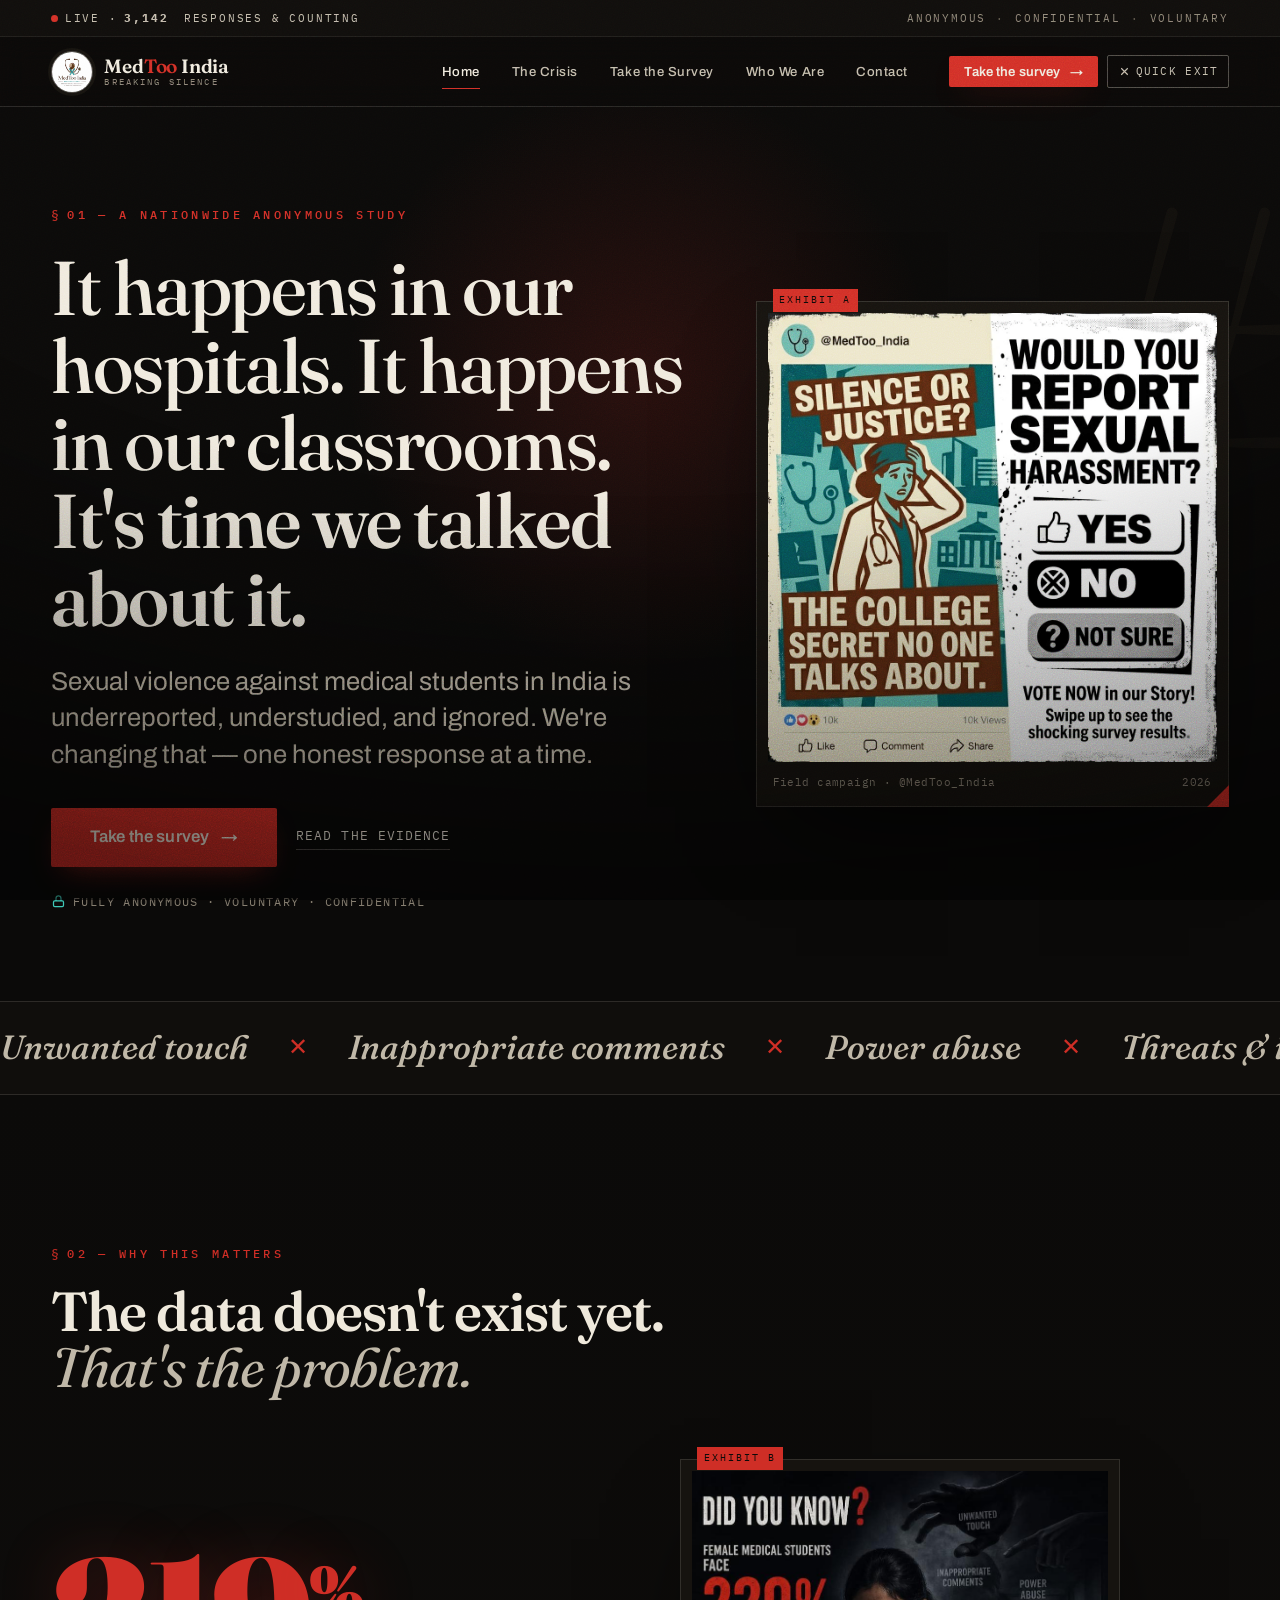
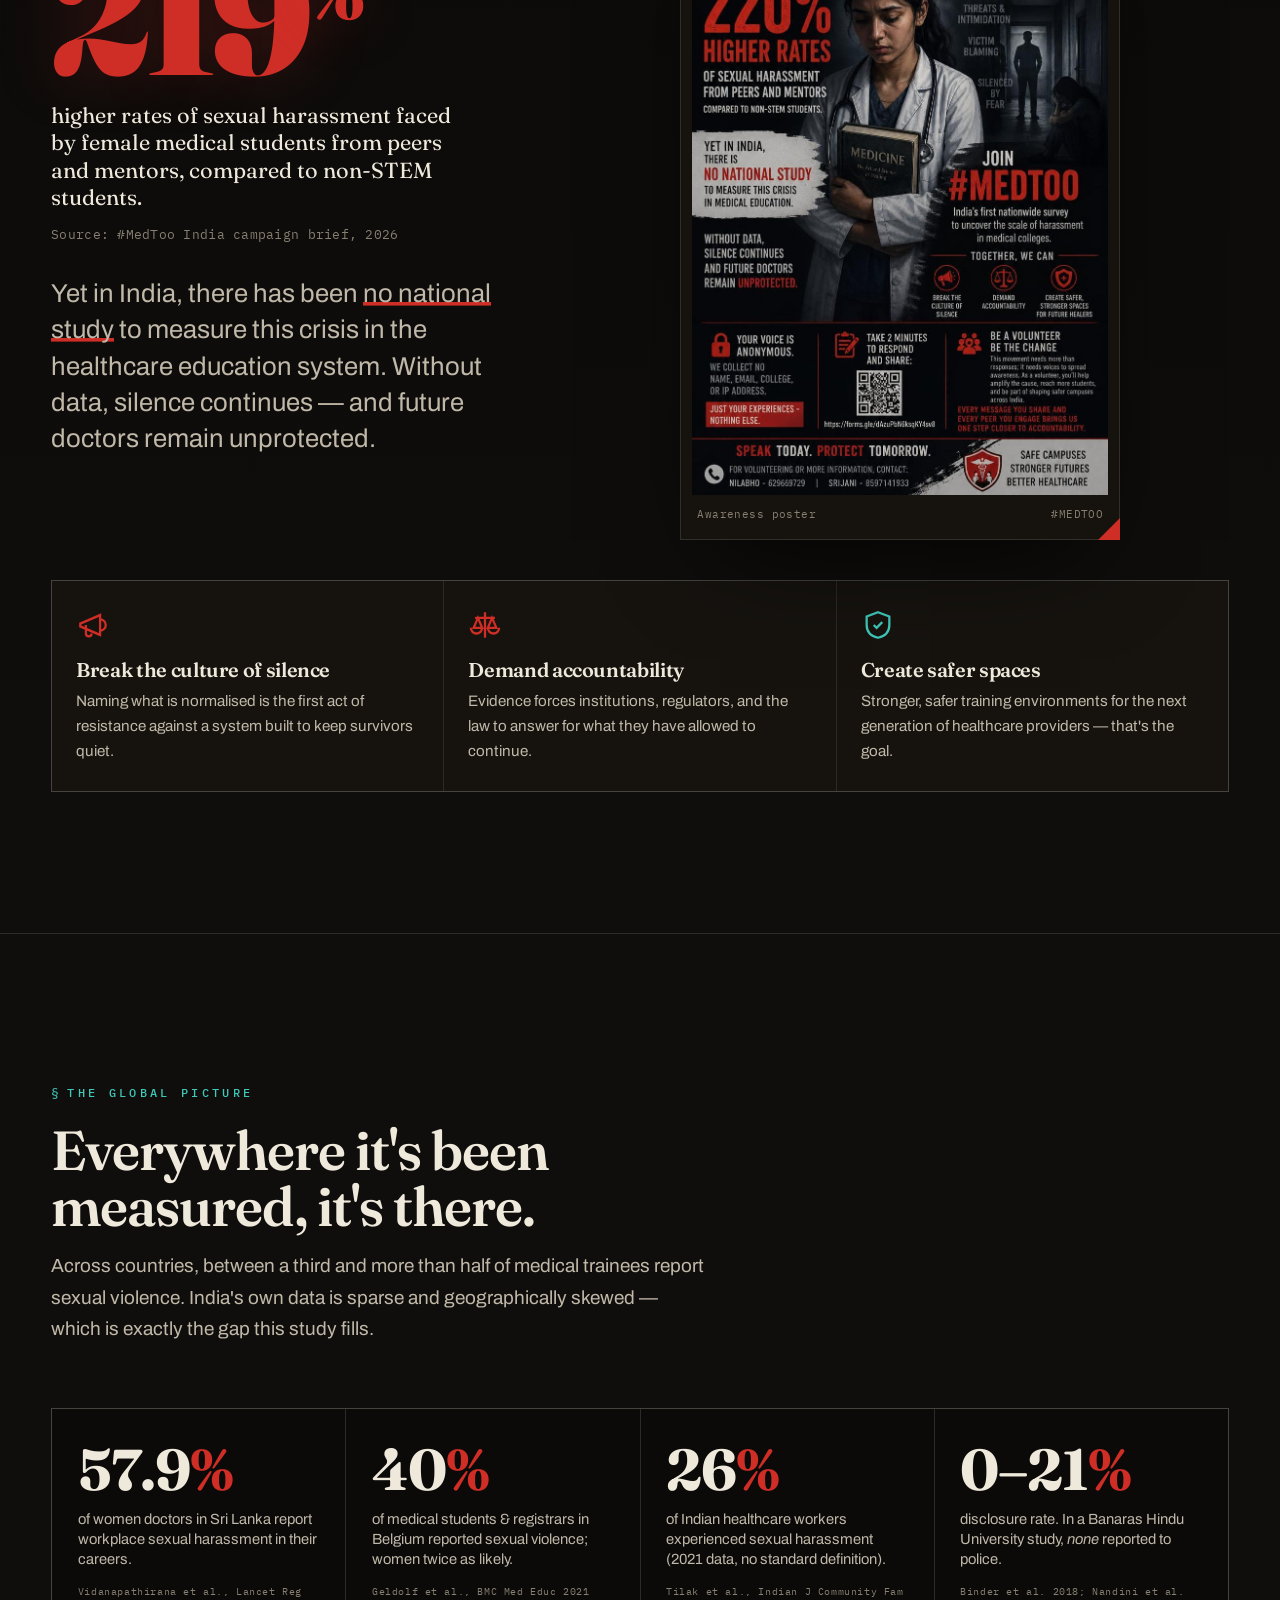
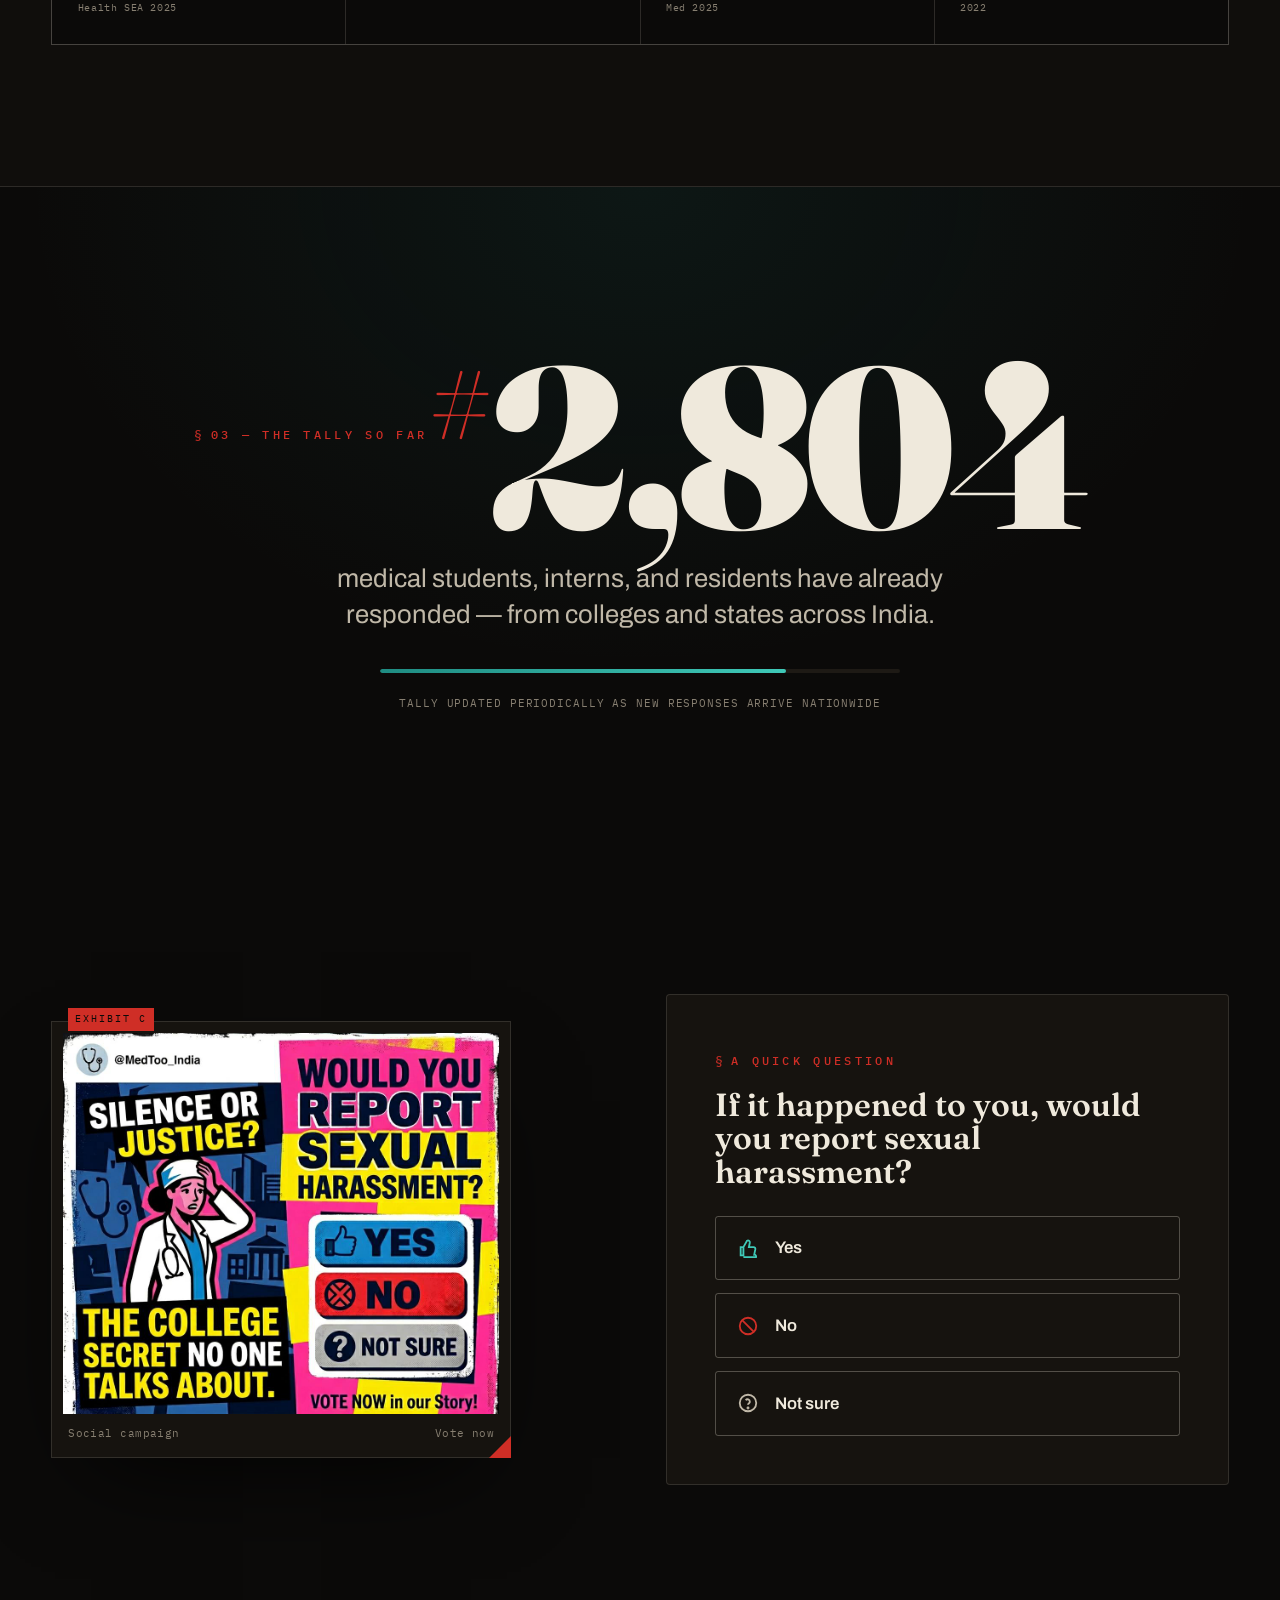
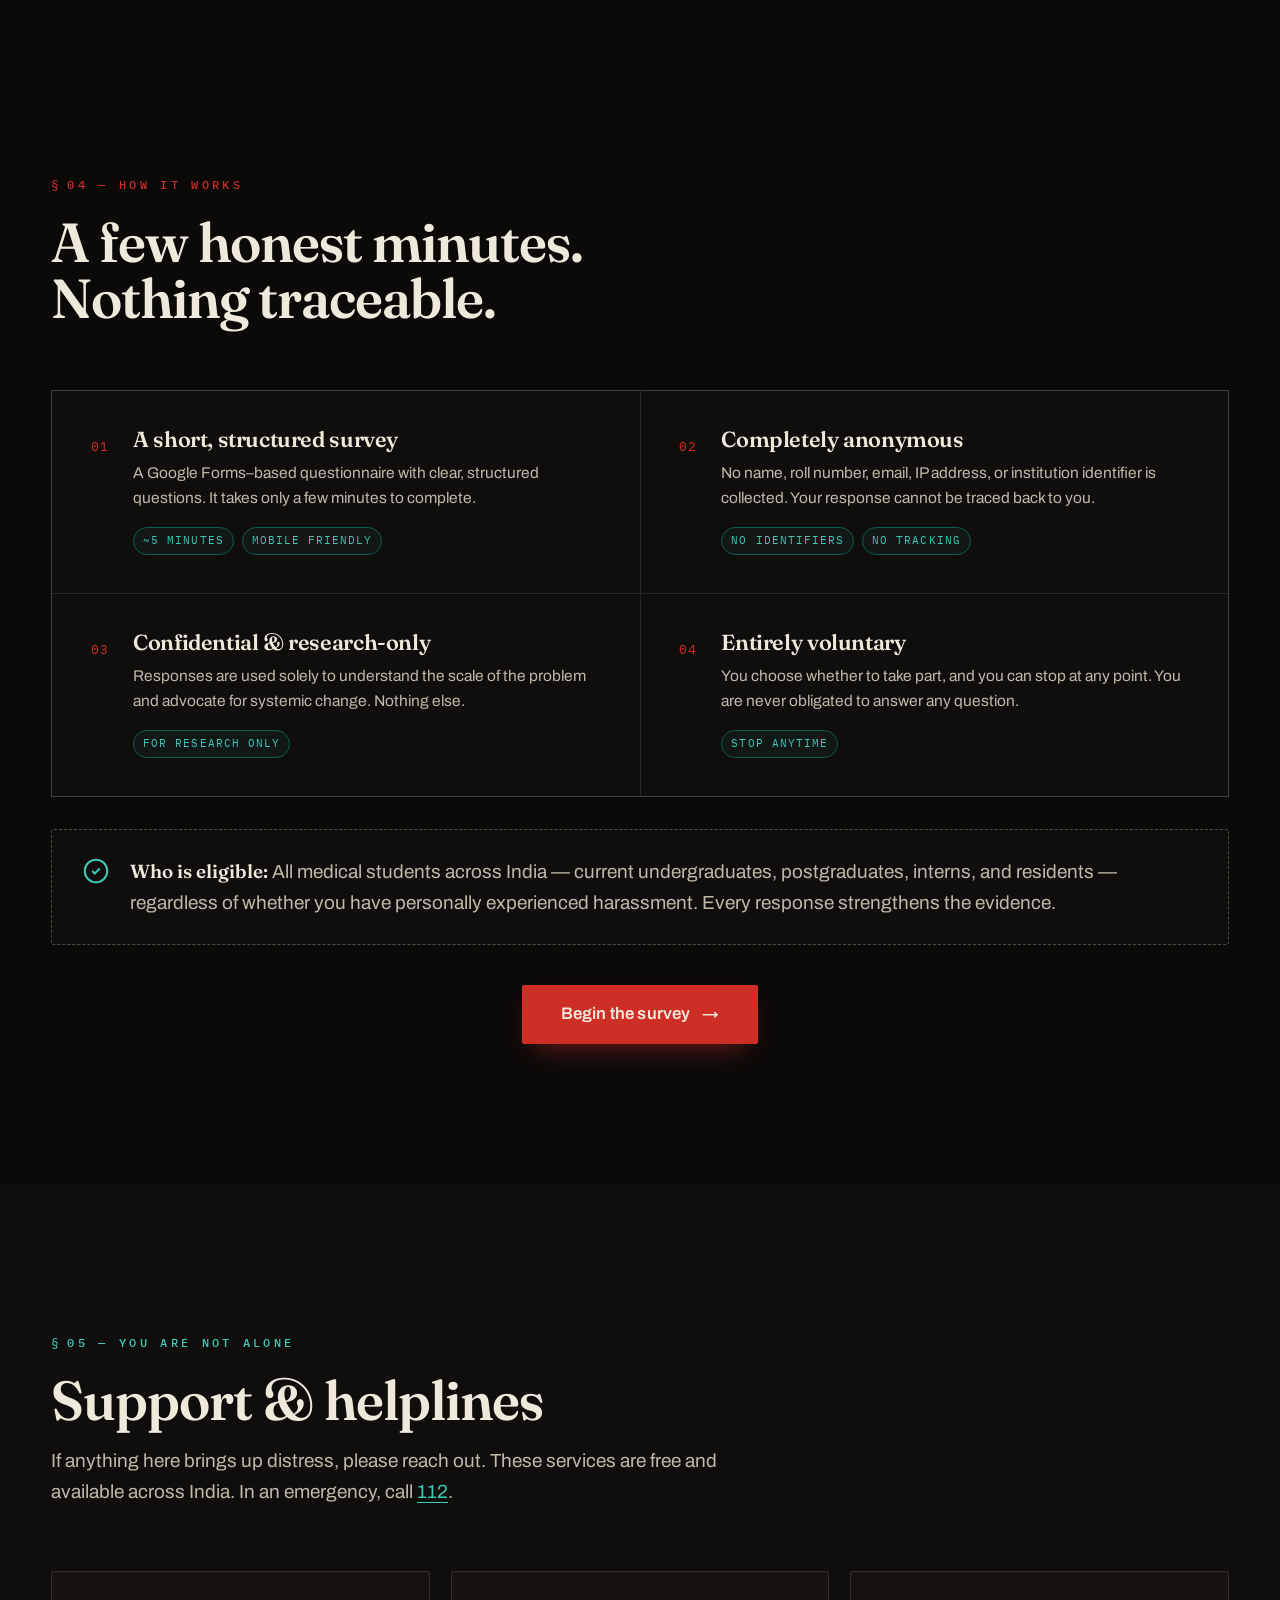
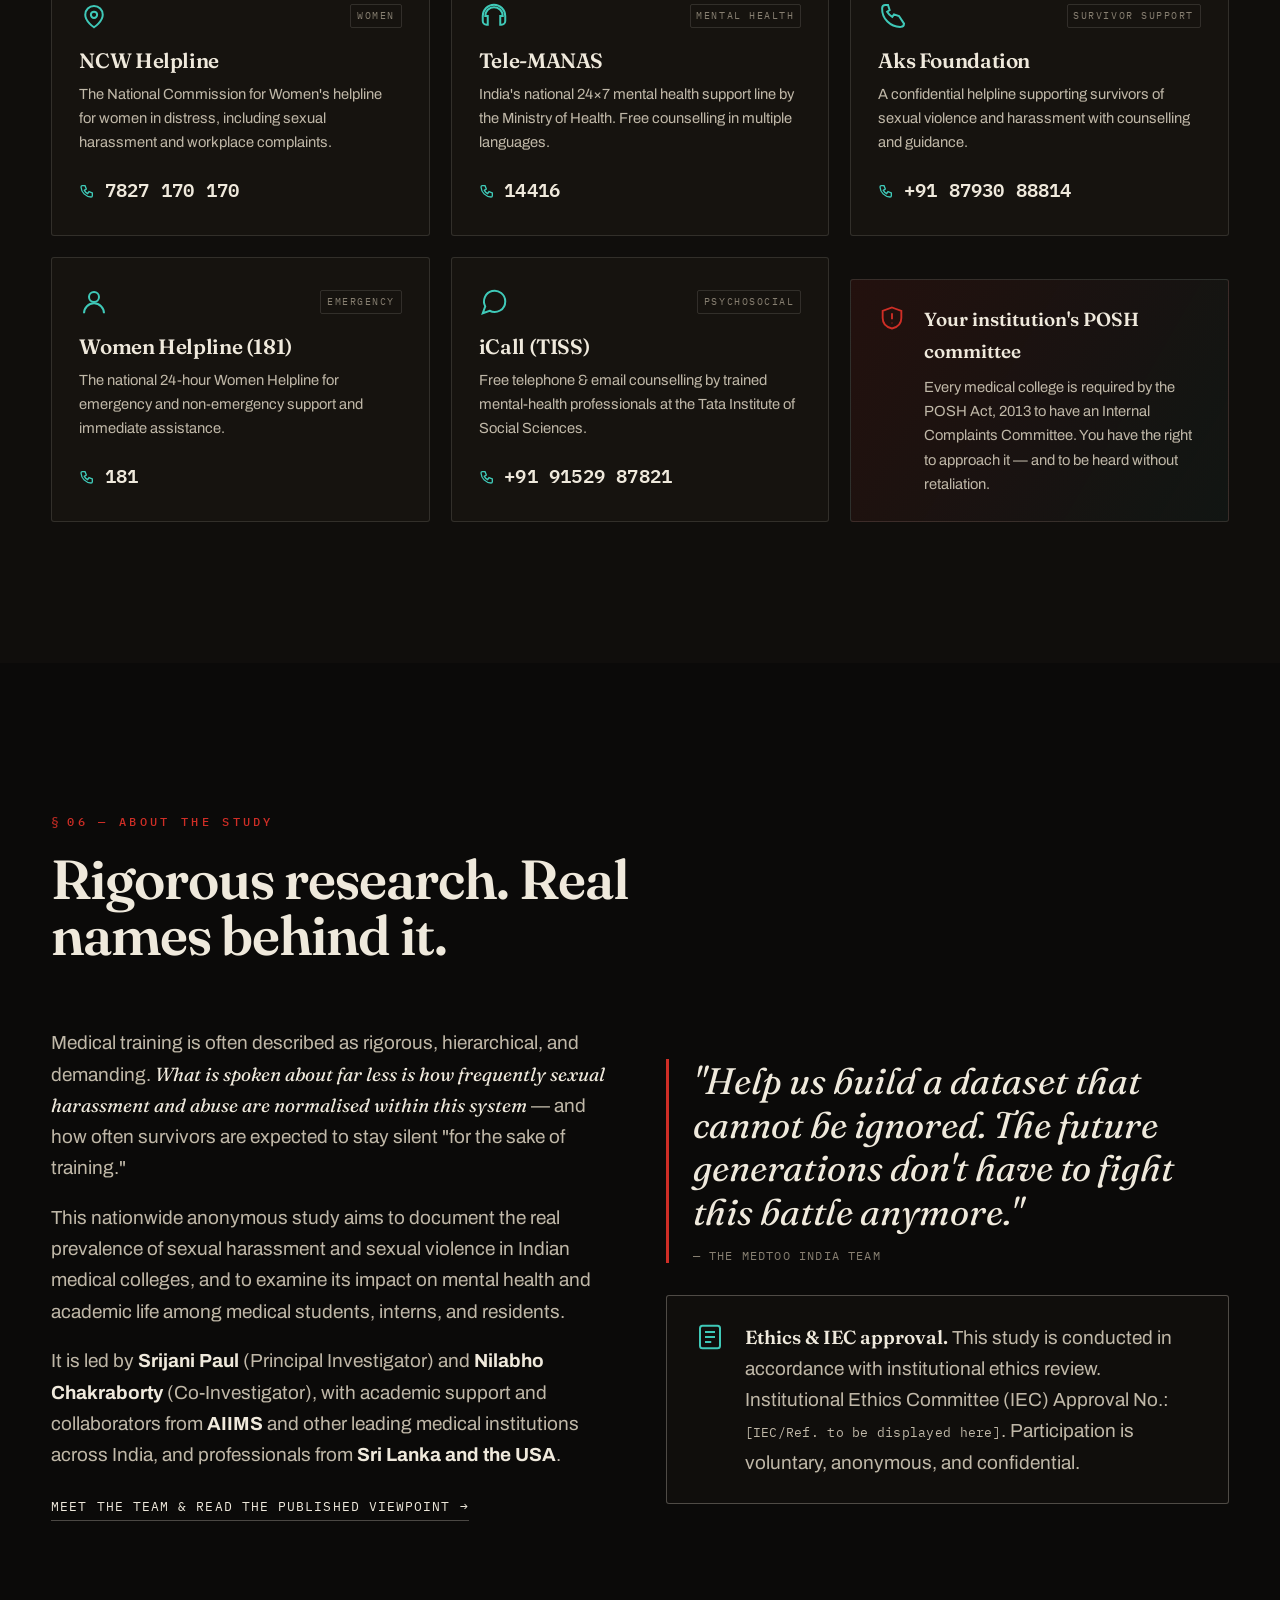
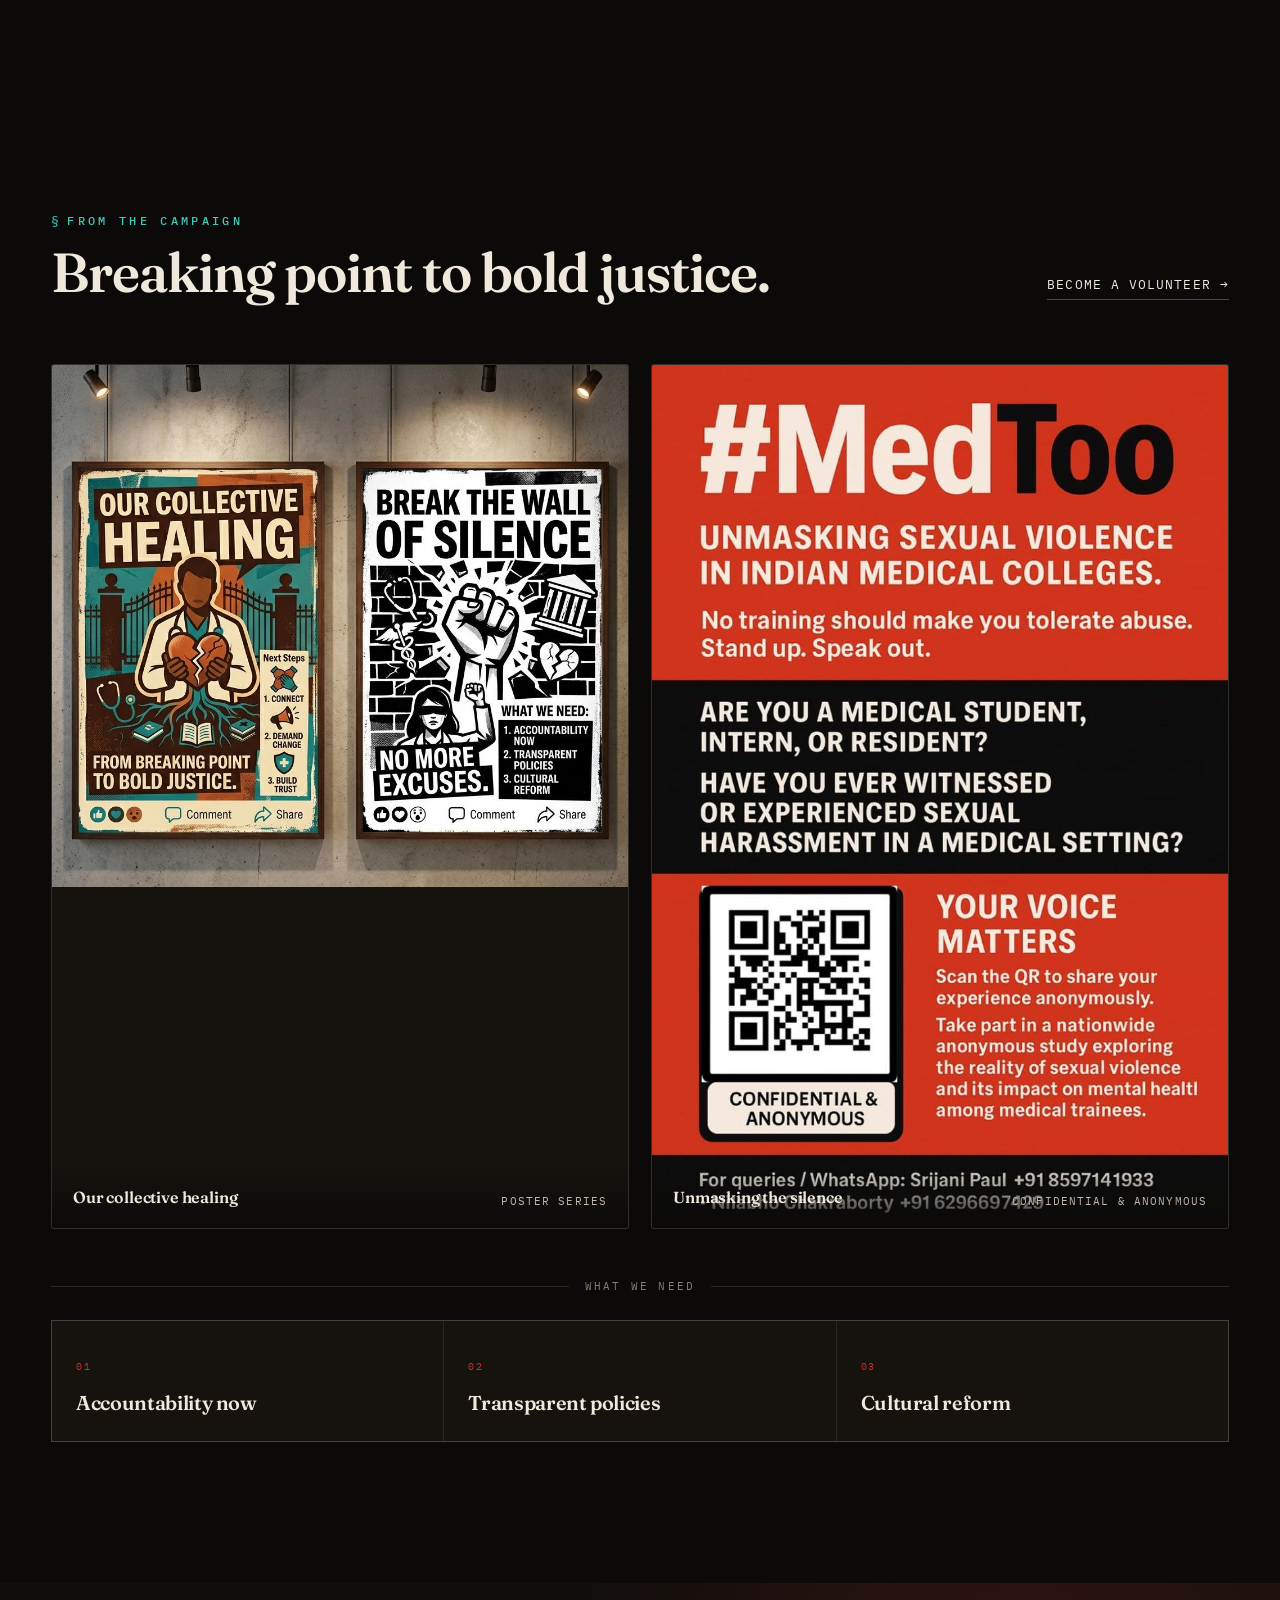
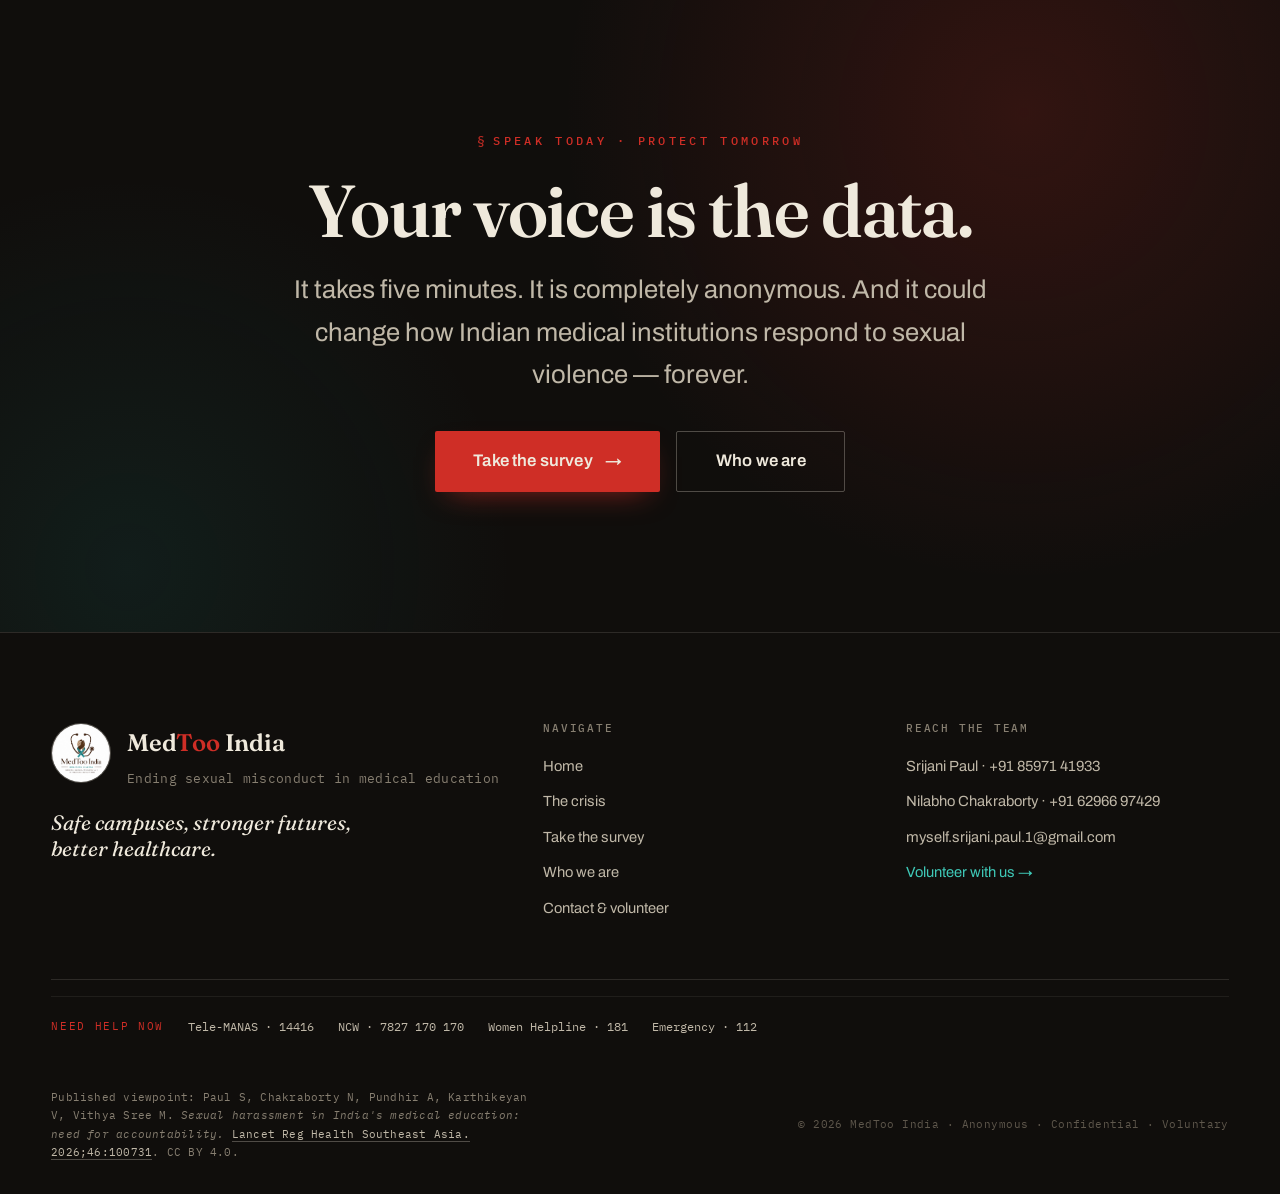
==== commit 3443e420: "UI fixes" ====
--- a/index.html
+++ b/index.html
@@ -452,7 +452,7 @@
       </div>
 
       <div class="hr-rule" style="margin-top:3rem;"><span>What we need</span></div>
-      <div class="pillars reveal" data-delay="1" style="margin-top:1.5rem; grid-template-columns:repeat(3,1fr);">
+      <div class="pillars reveal" data-delay="1" style="margin-top:1.5rem;">
         <div class="pillar"><span class="member__role">01</span><h3 class="pillar__t" style="margin-top:0.7rem;">Accountability now</h3></div>
         <div class="pillar"><span class="member__role">02</span><h3 class="pillar__t" style="margin-top:0.7rem;">Transparent policies</h3></div>
         <div class="pillar"><span class="member__role">03</span><h3 class="pillar__t" style="margin-top:0.7rem;">Cultural reform</h3></div>
--- a/assets/css/styles.css
+++ b/assets/css/styles.css
@@ -434,7 +434,7 @@
 .mobile-menu {
   position: fixed; inset: 0; z-index: 999;
   background: var(--ink-1);
-  padding: clamp(5rem, 18vw, 7rem) var(--gutter) 3rem;
+  padding: clamp(7.5rem, 22vw, 9rem) var(--gutter) 3rem;
   display: flex; flex-direction: column;
   transform: translateY(-100%);
   transition: transform 0.5s var(--ease-wipe);
@@ -567,7 +567,7 @@
 
 .pillars { display: grid; gap: 1px; background: var(--line); border: 1px solid var(--line); margin-top: 2.5rem; }
 @media (min-width: 640px) { .pillars { grid-template-columns: repeat(3, 1fr); } }
-.pillar { background: var(--ink-2); padding: 1.7rem 1.5rem; transition: background 0.4s var(--ease); }
+.pillar { background: var(--ink-2); padding: 1.7rem 1.5rem; transition: background 0.4s var(--ease); min-width: 0; overflow-wrap: break-word; }
 .pillar:hover { background: var(--ink-3); }
 .pillar__ic { width: 34px; height: 34px; color: var(--blood); margin-bottom: 1rem; }
 .pillar:nth-child(3) .pillar__ic { color: var(--teal-bright); }
@@ -995,10 +995,10 @@
 .js .reveal-x { opacity: 0; transform: translateX(-30px); }
 .reveal-x.in { opacity: 1; transform: none; }
 
-/* clip reveal for images */
-.clip-rise { transition: clip-path 1.1s var(--ease-wipe); }
-.js .clip-rise { clip-path: inset(100% 0 0 0); }
-.clip-rise.in { clip-path: inset(0 0 0 0); }
+/* rise-in reveal for framed images (opacity/transform — reliable cross-browser) */
+.clip-rise { transition: opacity 1s var(--ease), transform 1.1s var(--ease-wipe); }
+.js .clip-rise { opacity: 0; transform: translateY(38px) scale(0.985); }
+.clip-rise.in { opacity: 1; transform: none; }
 
 /* ----------------------------------------------------------
    24. UTILITIES
@@ -1033,7 +1033,7 @@
     animation-iteration-count: 1 !important;
     transition-duration: 0.001ms !important;
   }
-  .reveal, .reveal-x { opacity: 1 !important; transform: none !important; }
+  .reveal, .reveal-x, .clip-rise { opacity: 1 !important; transform: none !important; }
   .clip-rise { clip-path: none !important; }
   .redact::after { transform: scaleX(0) !important; }
   .marquee__track { animation: none !important; }
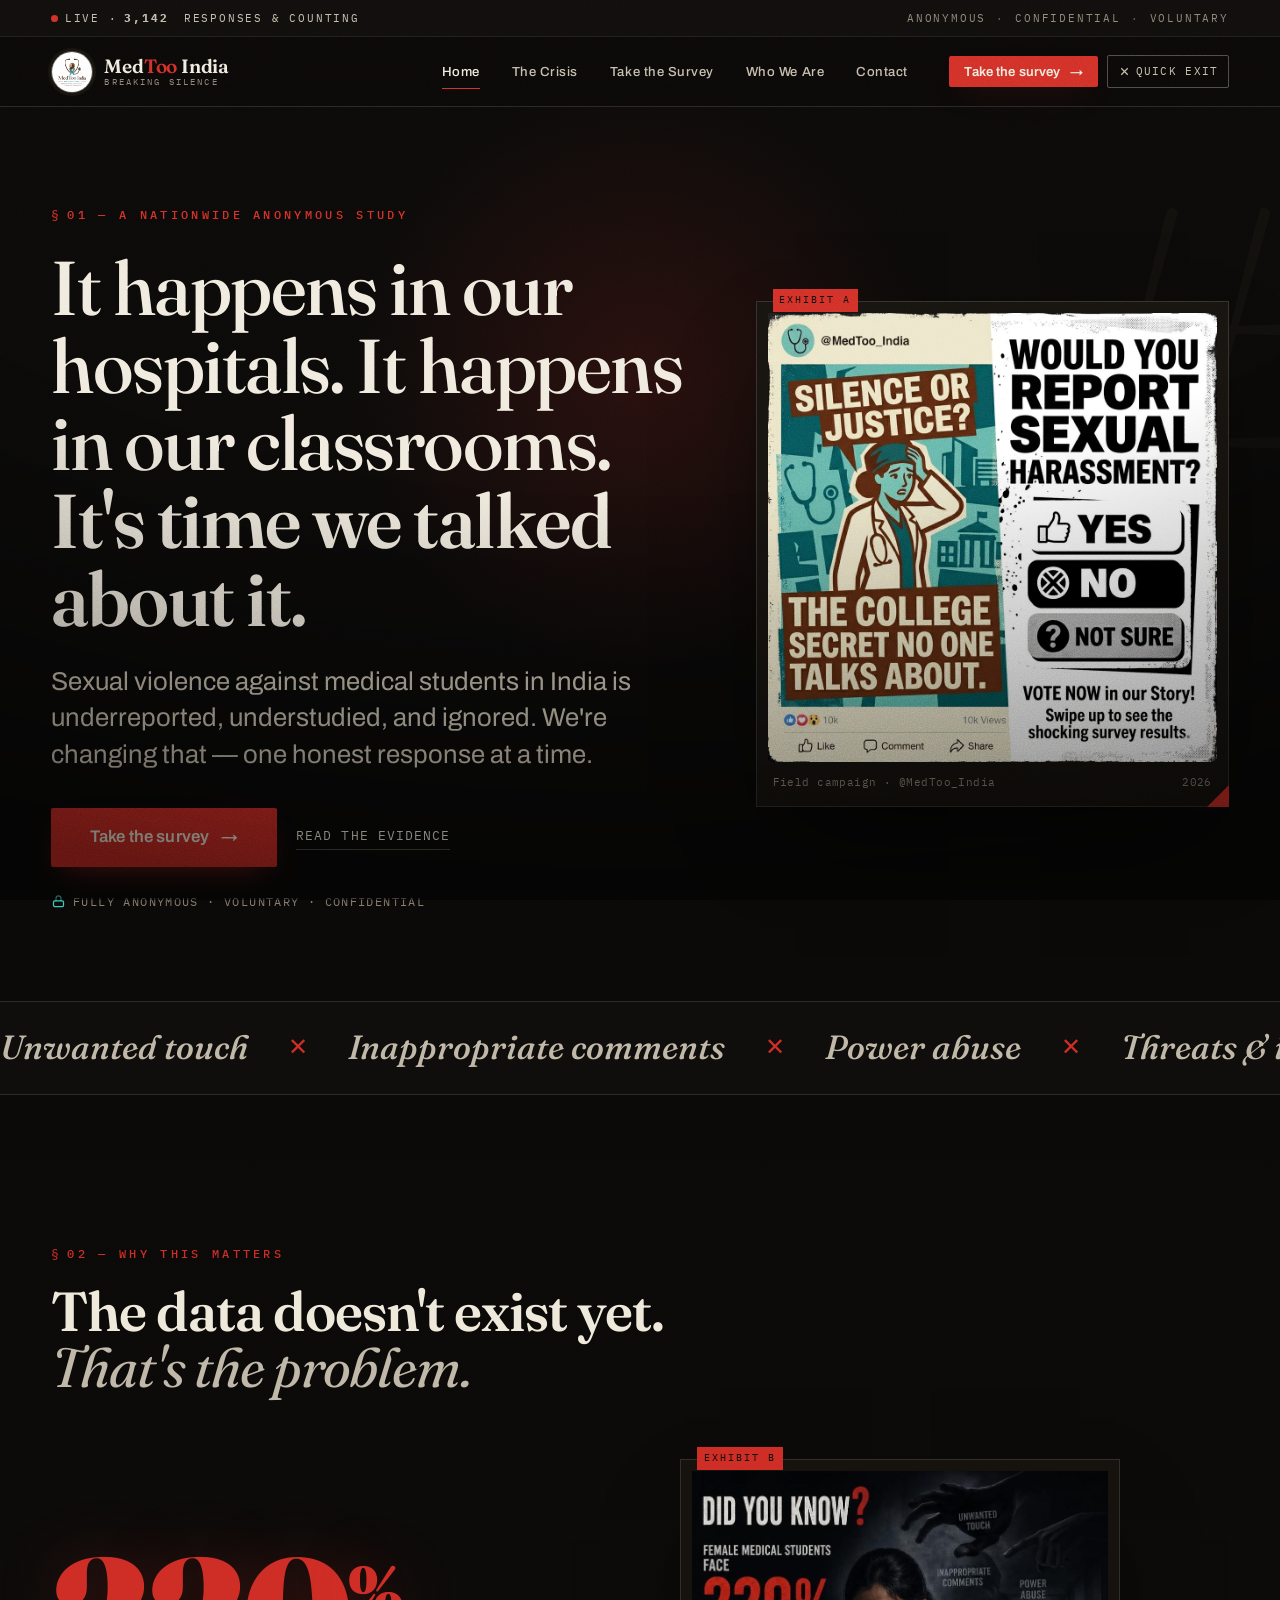
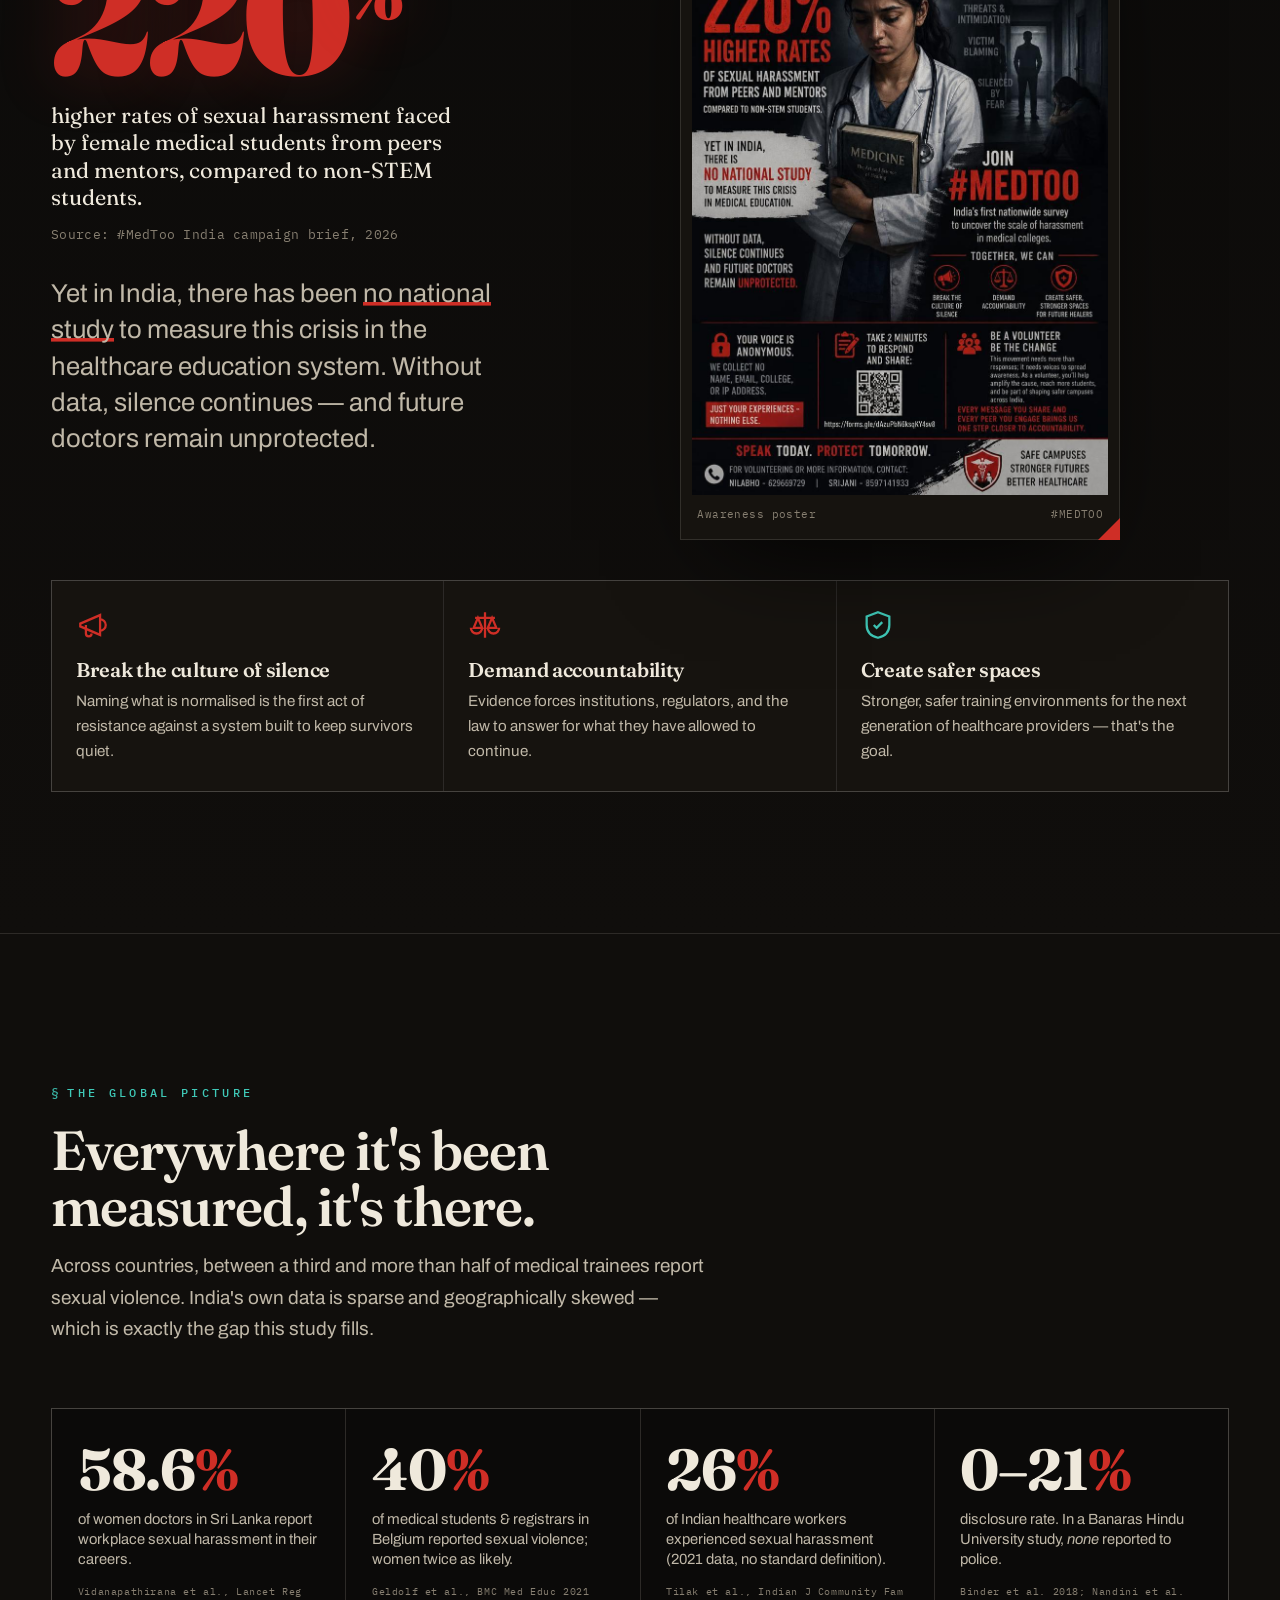
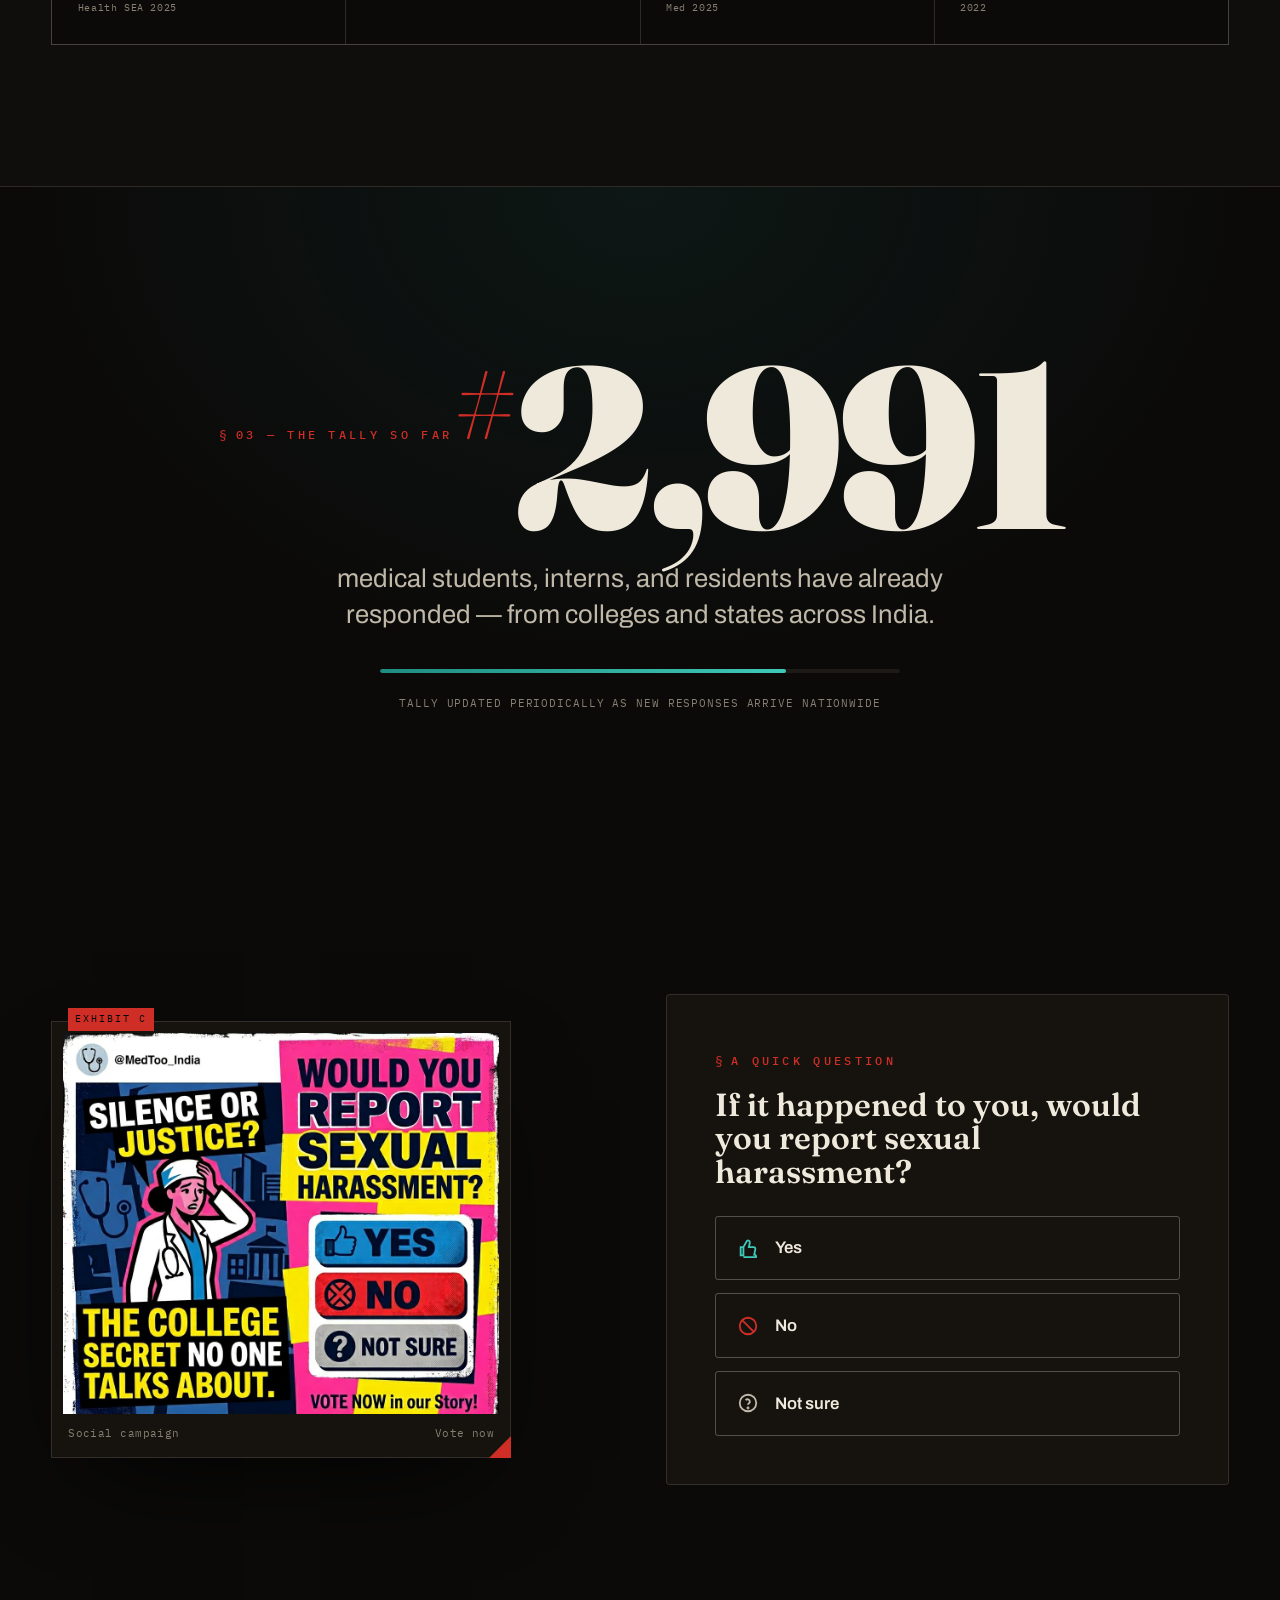
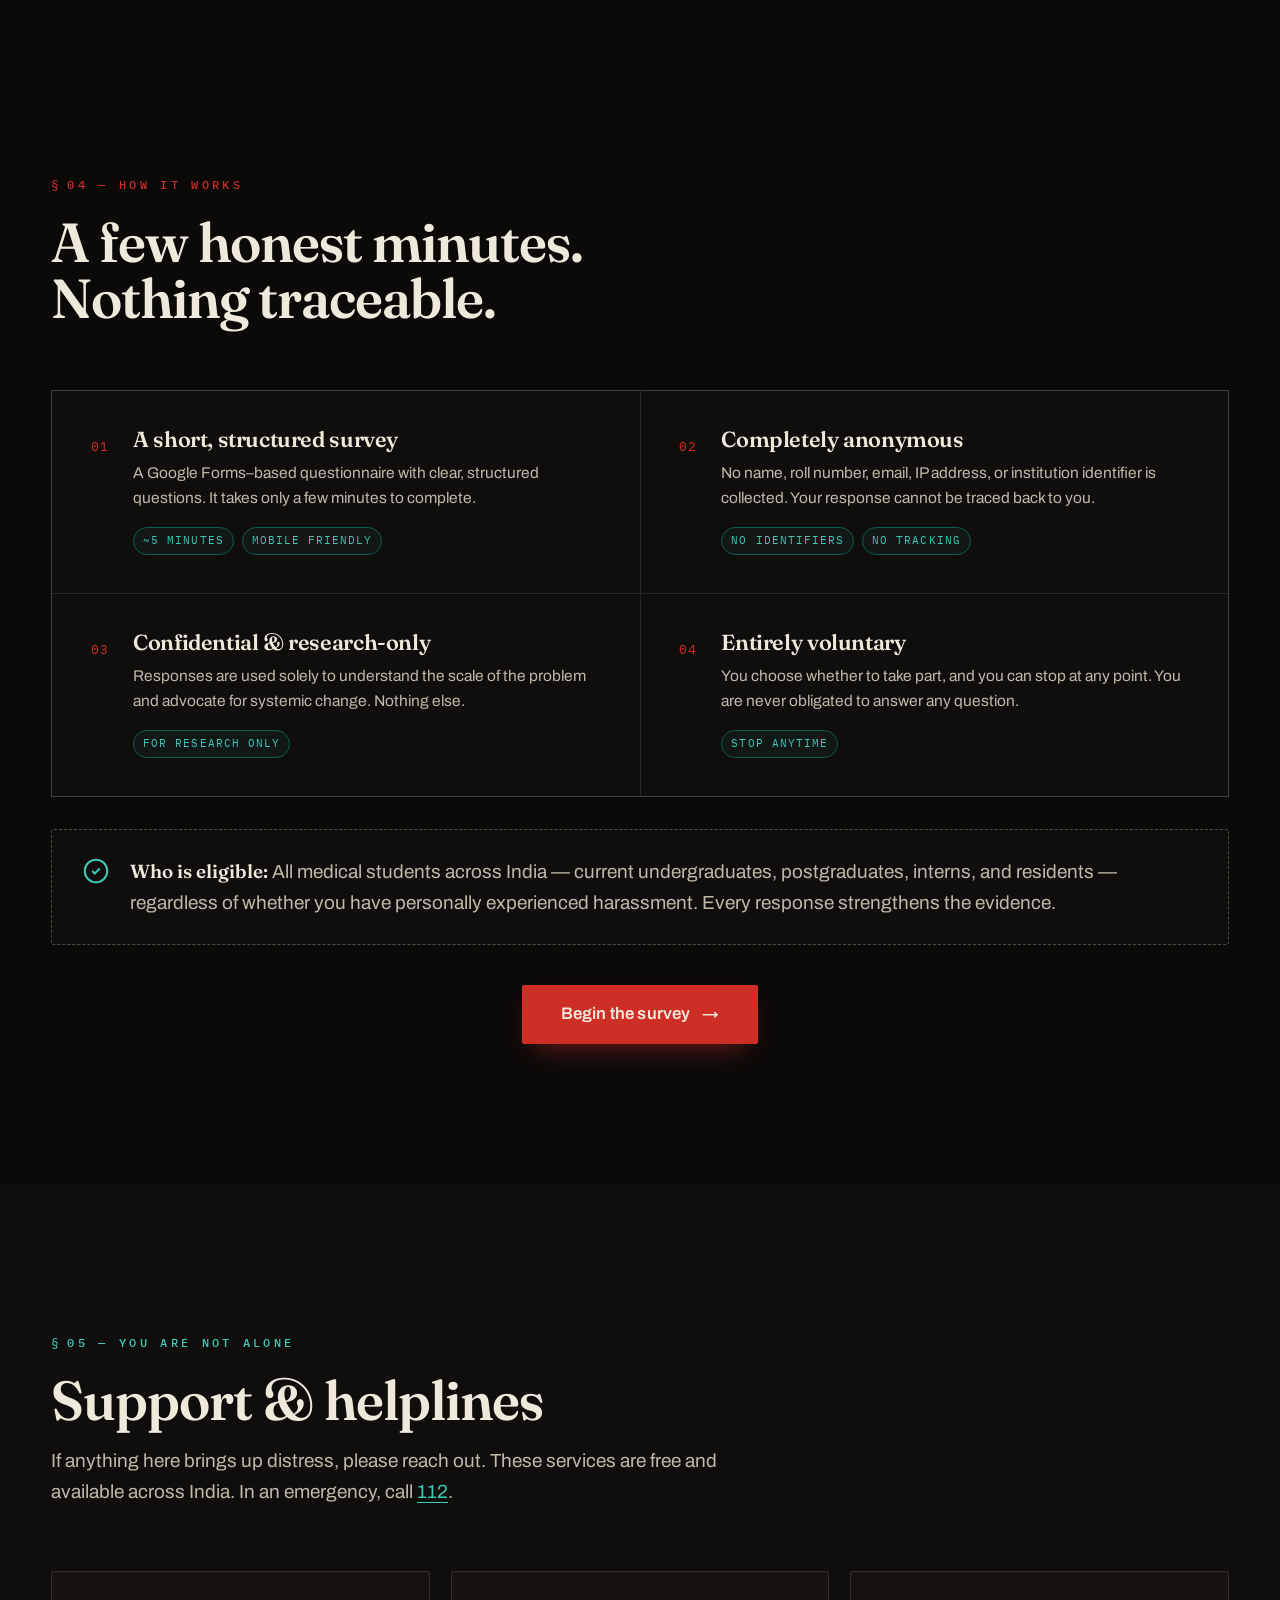
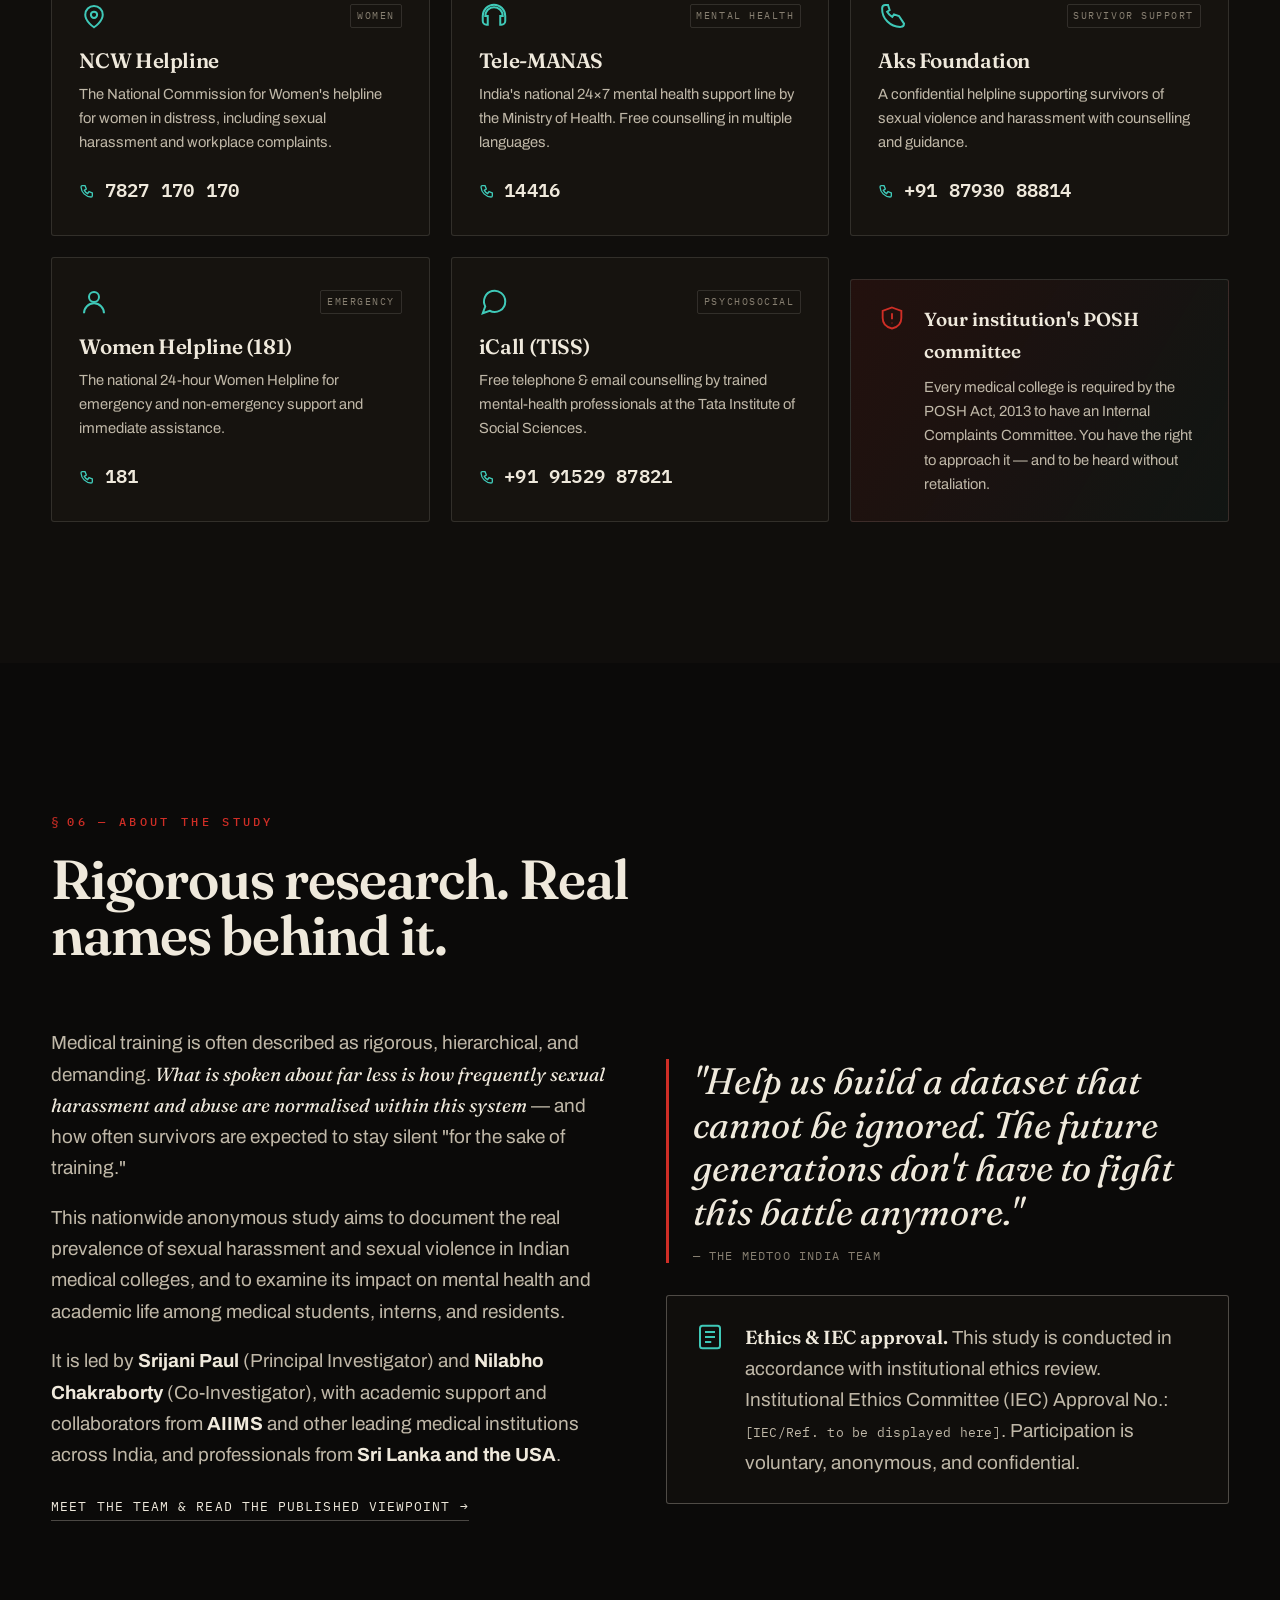
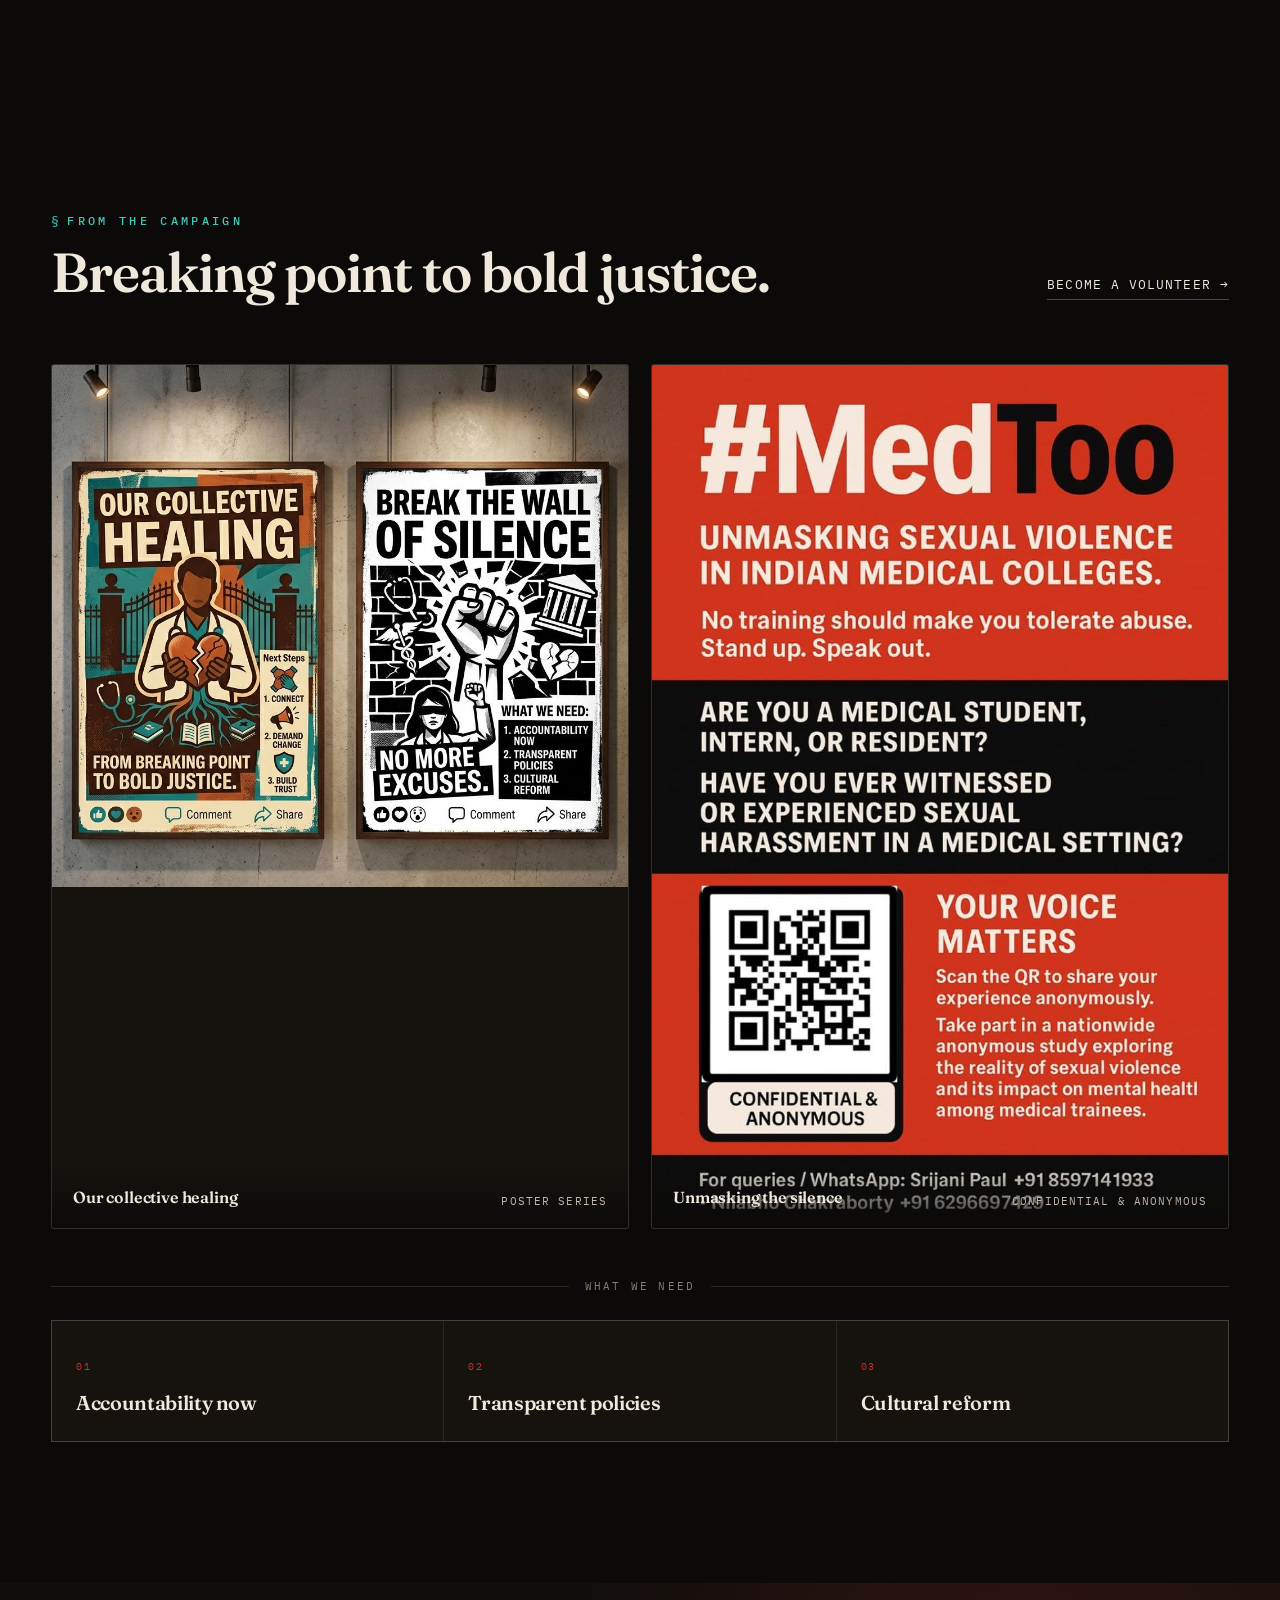
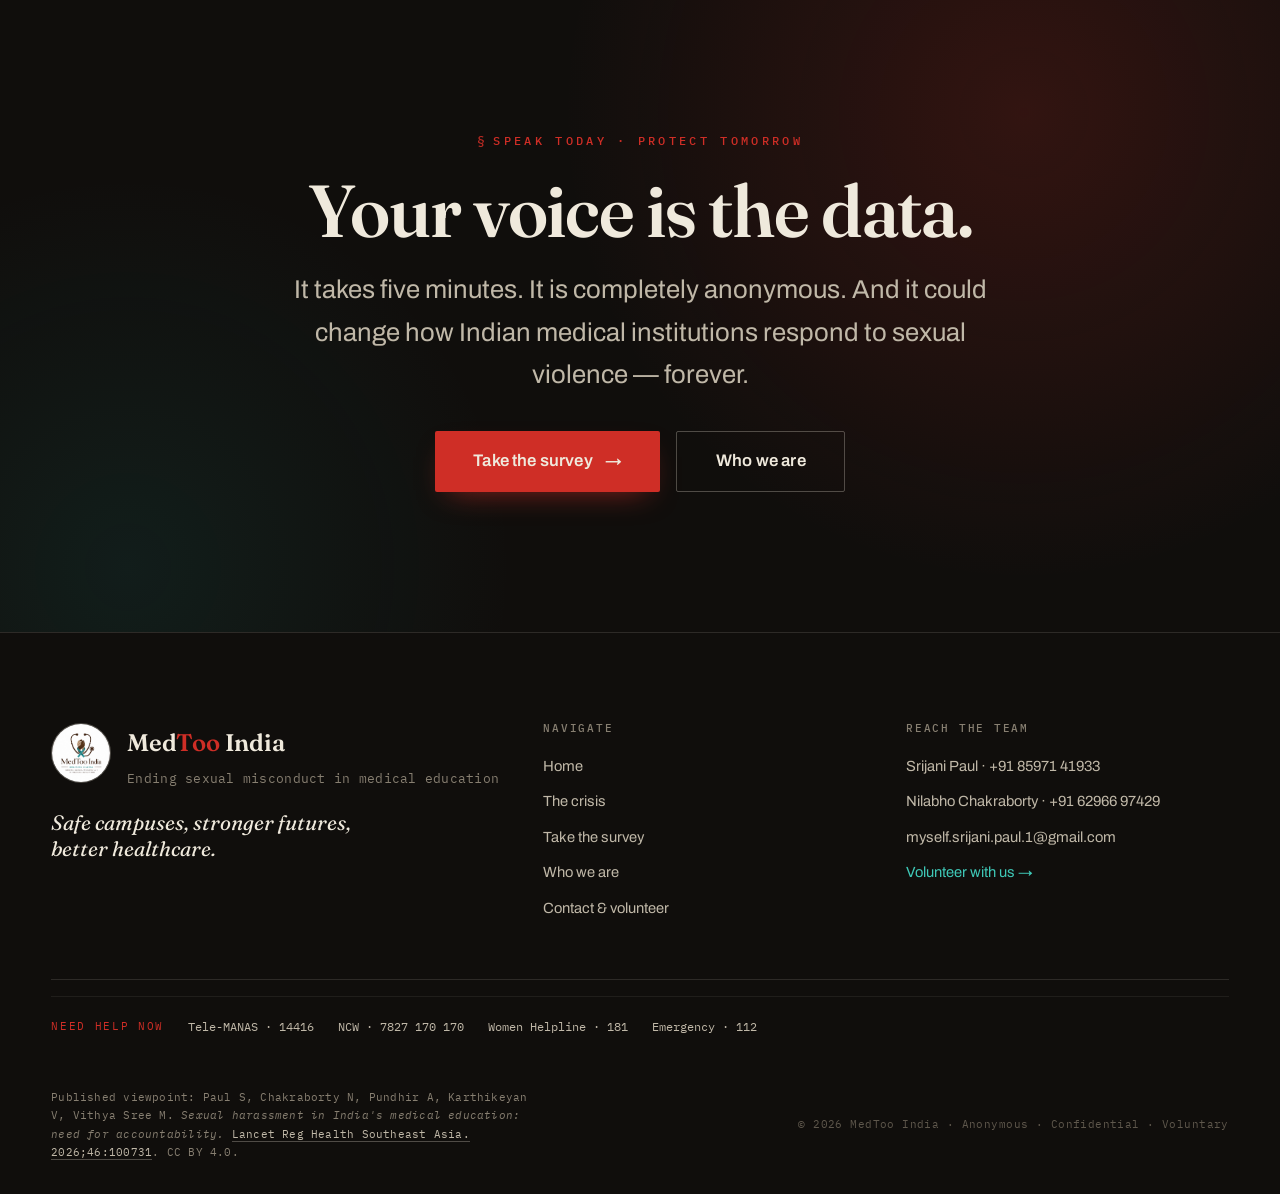
==== commit e19cdda0: "Small updates" ====
--- a/index.html
+++ b/index.html
@@ -36,7 +36,7 @@
 <header class="site-header">
   <div class="wrap wrap--wide">
     <nav class="nav" aria-label="Primary">
-      <a class="brand" href="index.html" aria-label="MedToo India — home">
+      <a class="brand" href="/" aria-label="MedToo India — home">
         <img class="brand__logo" src="images/logo.jpeg" alt="MedToo India logo" />
         <span class="brand__txt">
           <span class="brand__name">Med<b>Too</b> India</span>
@@ -45,15 +45,15 @@
       </a>
 
       <div class="nav__links">
-        <a class="nav__link" href="index.html" aria-current="page">Home</a>
-        <a class="nav__link" href="index.html#why">The Crisis</a>
-        <a class="nav__link" href="survey.html">Take the Survey</a>
-        <a class="nav__link" href="about.html">Who We Are</a>
-        <a class="nav__link" href="contact.html">Contact</a>
+        <a class="nav__link" href="/" aria-current="page">Home</a>
+        <a class="nav__link" href="/#why">The Crisis</a>
+        <a class="nav__link" href="/survey">Take the Survey</a>
+        <a class="nav__link" href="/about">Who We Are</a>
+        <a class="nav__link" href="/contact">Contact</a>
       </div>
 
       <div class="nav__actions">
-        <a class="btn btn--sm nav__cta" href="survey.html">Take the survey <span class="arrow">→</span></a>
+        <a class="btn btn--sm nav__cta" href="/survey">Take the survey <span class="arrow">→</span></a>
         <button class="exit-btn" data-quick-exit title="Leave this site instantly (or press ESC twice)">
           <svg viewBox="0 0 24 24" fill="none" stroke="currentColor" stroke-width="2" aria-hidden="true"><path d="M18 6 6 18M6 6l12 12"/></svg>
           Quick exit
@@ -68,13 +68,13 @@
 
 <!-- ============ MOBILE MENU ============ -->
 <div class="mobile-menu" id="mobile-menu">
-  <a class="mobile-menu__link" href="index.html"><span class="n">01</span> Home</a>
-  <a class="mobile-menu__link" href="index.html#why"><span class="n">02</span> The Crisis</a>
-  <a class="mobile-menu__link" href="survey.html"><span class="n">03</span> Take the Survey</a>
-  <a class="mobile-menu__link" href="about.html"><span class="n">04</span> Who We Are</a>
-  <a class="mobile-menu__link" href="contact.html"><span class="n">05</span> Contact</a>
+  <a class="mobile-menu__link" href="/"><span class="n">01</span> Home</a>
+  <a class="mobile-menu__link" href="/#why"><span class="n">02</span> The Crisis</a>
+  <a class="mobile-menu__link" href="/survey"><span class="n">03</span> Take the Survey</a>
+  <a class="mobile-menu__link" href="/about"><span class="n">04</span> Who We Are</a>
+  <a class="mobile-menu__link" href="/contact"><span class="n">05</span> Contact</a>
   <div class="mobile-menu__foot">
-    <a class="btn btn--block" href="survey.html">Take the survey <span class="arrow">→</span></a>
+    <a class="btn btn--block" href="/survey">Take the survey <span class="arrow">→</span></a>
   </div>
 </div>
 
@@ -97,7 +97,7 @@
             understudied, and ignored. We're changing that — one honest response at a time.
           </p>
           <div class="hero__cta-row">
-            <a class="btn btn--lg" href="survey.html">Take the survey <span class="arrow">→</span></a>
+            <a class="btn btn--lg" href="/survey">Take the survey <span class="arrow">→</span></a>
             <a class="tlink" href="#why">Read the evidence</a>
           </div>
           <p class="hero__trust" style="margin-top:1.6rem">
@@ -259,7 +259,7 @@
           <div class="poll__after">
             <p class="big">In real life, only <span class="alarm">0–21%</span> of affected medical trainees ever disclose. Reporting isn't a personal failing — <span class="heal">the system makes it unsafe.</span></p>
             <p class="muted" style="margin-top:0.9rem; font-size:0.92rem;">That silence is exactly what this research exists to break.</p>
-            <a class="tlink" href="survey.html" style="margin-top:1.3rem;">Add your voice to the data →</a>
+            <a class="tlink" href="/survey" style="margin-top:1.3rem;">Add your voice to the data →</a>
           </div>
         </div>
       </div>
@@ -317,7 +317,7 @@
       </div>
 
       <div class="center" style="margin-top:2.5rem;">
-        <a class="btn btn--lg" href="survey.html">Begin the survey <span class="arrow">→</span></a>
+        <a class="btn btn--lg" href="/survey">Begin the survey <span class="arrow">→</span></a>
       </div>
     </div>
   </section>
@@ -406,7 +406,7 @@
           <p>Medical training is often described as rigorous, hierarchical, and demanding. <span class="serif-it">What is spoken about far less is how frequently sexual harassment and abuse are normalised within this system</span> — and how often survivors are expected to stay silent "for the sake of training."</p>
           <p>This nationwide anonymous study aims to document the real prevalence of sexual harassment and sexual violence in Indian medical colleges, and to examine its impact on mental health and academic life among medical students, interns, and residents.</p>
           <p>It is led by <strong style="color:var(--bone)">Srijani Paul</strong> (Principal Investigator) and <strong style="color:var(--bone)">Nilabho Chakraborty</strong> (Co-Investigator), with academic support and collaborators from <strong style="color:var(--bone)">AIIMS</strong> and other leading medical institutions across India, and professionals from <strong style="color:var(--bone)">Sri Lanka and the USA</strong>.</p>
-          <a class="tlink" href="about.html">Meet the team &amp; read the published viewpoint →</a>
+          <a class="tlink" href="/about">Meet the team &amp; read the published viewpoint →</a>
         </div>
 
         <div class="reveal" data-delay="1">
@@ -437,7 +437,7 @@
           <span class="kicker kicker--teal">From the campaign</span>
           <h2 class="sec-head__title" style="margin-top:0.6rem;">Breaking point to bold justice.</h2>
         </div>
-        <a class="tlink" href="contact.html">Become a volunteer →</a>
+        <a class="tlink" href="/contact">Become a volunteer →</a>
       </div>
 
       <div class="gallery reveal" data-delay="1">
@@ -467,8 +467,8 @@
       <h2 class="cta-band__t display" style="margin-top:1.2rem;">Your voice is the data.</h2>
       <p class="cta-band__sub">It takes five minutes. It is completely anonymous. And it could change how Indian medical institutions respond to sexual violence — forever.</p>
       <div style="display:flex; gap:1rem; justify-content:center; flex-wrap:wrap;">
-        <a class="btn btn--lg" href="survey.html">Take the survey <span class="arrow">→</span></a>
-        <a class="btn btn--lg btn--ghost" href="about.html">Who we are</a>
+        <a class="btn btn--lg" href="/survey">Take the survey <span class="arrow">→</span></a>
+        <a class="btn btn--lg btn--ghost" href="/about">Who we are</a>
       </div>
     </div>
   </section>
@@ -492,11 +492,11 @@
 
       <div class="footer__col">
         <h4>Navigate</h4>
-        <a href="index.html">Home</a>
-        <a href="index.html#why">The crisis</a>
-        <a href="survey.html">Take the survey</a>
-        <a href="about.html">Who we are</a>
-        <a href="contact.html">Contact &amp; volunteer</a>
+        <a href="/">Home</a>
+        <a href="/#why">The crisis</a>
+        <a href="/survey">Take the survey</a>
+        <a href="/about">Who we are</a>
+        <a href="/contact">Contact &amp; volunteer</a>
       </div>
 
       <div class="footer__col">
@@ -504,7 +504,7 @@
         <a href="tel:+918597141933">Srijani Paul · +91 85971 41933</a>
         <a href="tel:+916296697429">Nilabho Chakraborty · +91 62966 97429</a>
         <a href="mailto:myself.srijani.paul.1@gmail.com">myself.srijani.paul.1@gmail.com</a>
-        <a href="survey.html" style="color:var(--teal-bright)">Volunteer with us →</a>
+        <a href="/survey" style="color:var(--teal-bright)">Volunteer with us →</a>
       </div>
     </div>
 
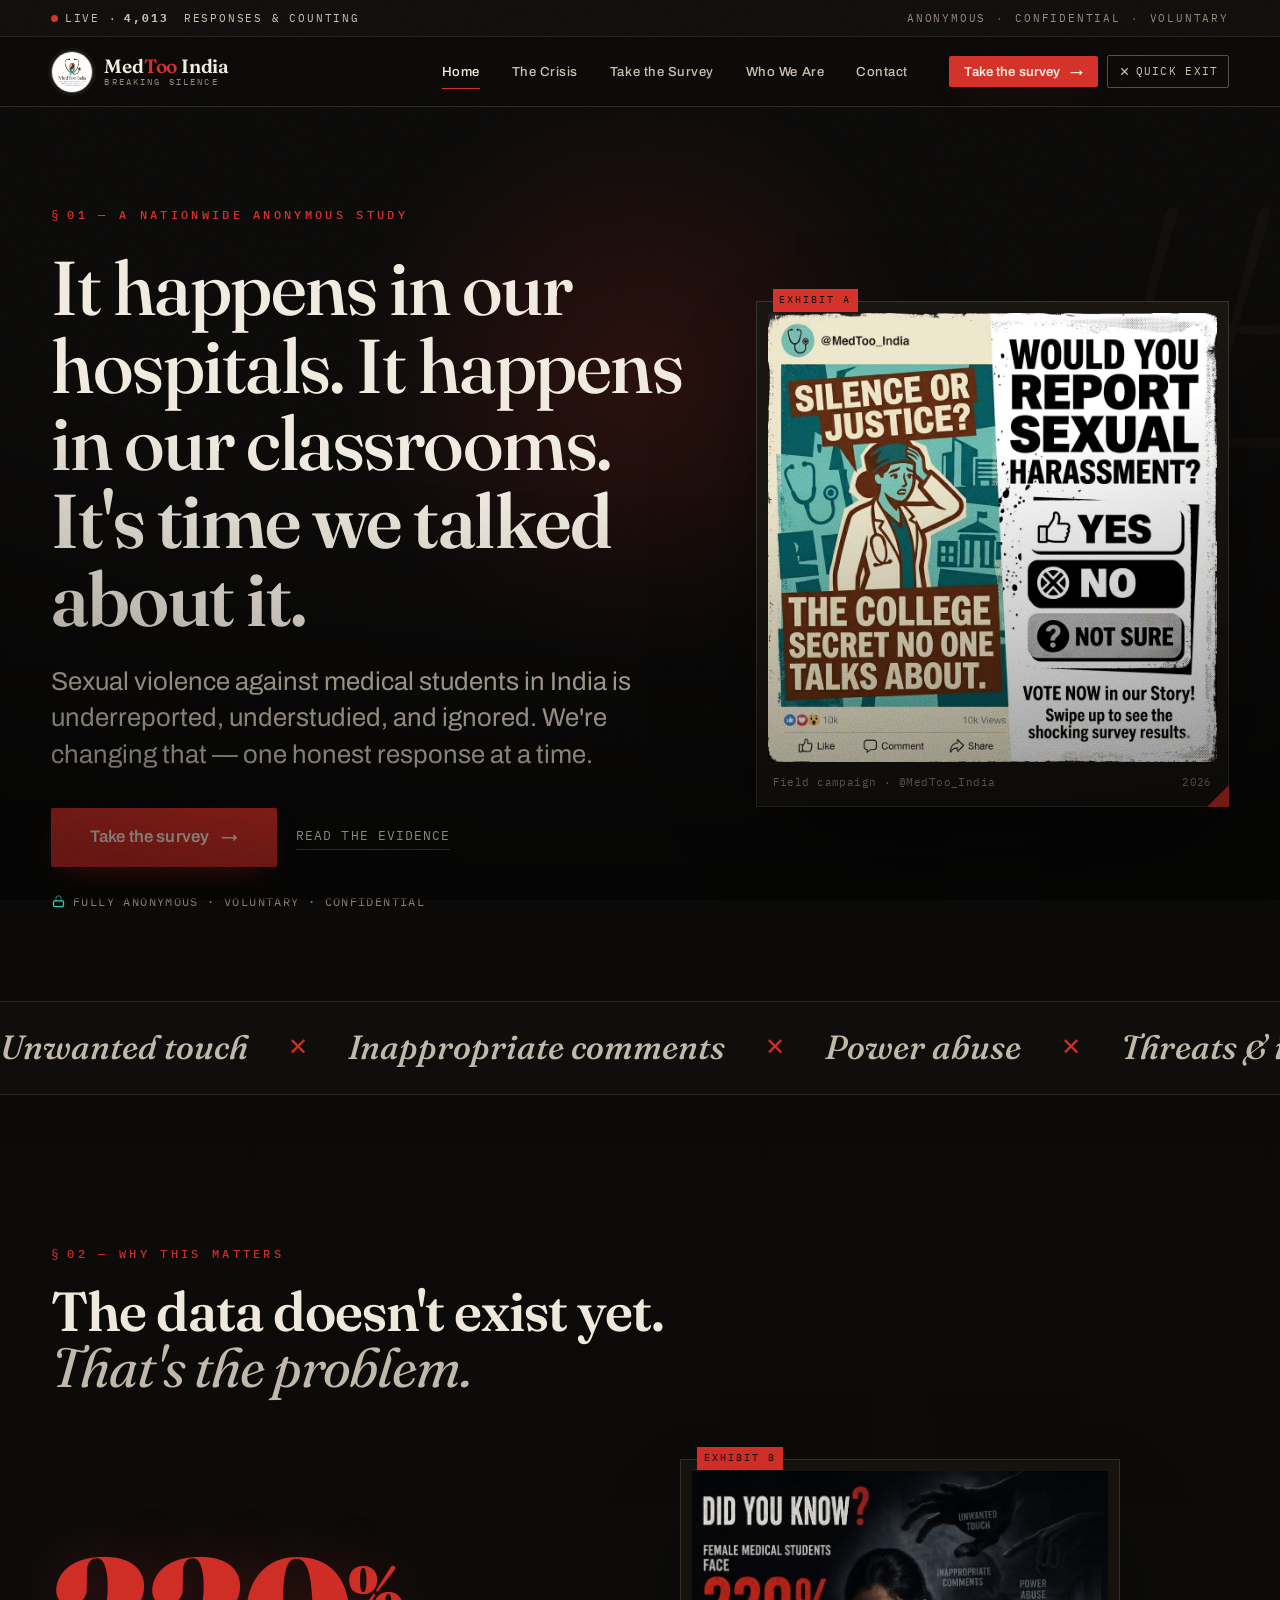
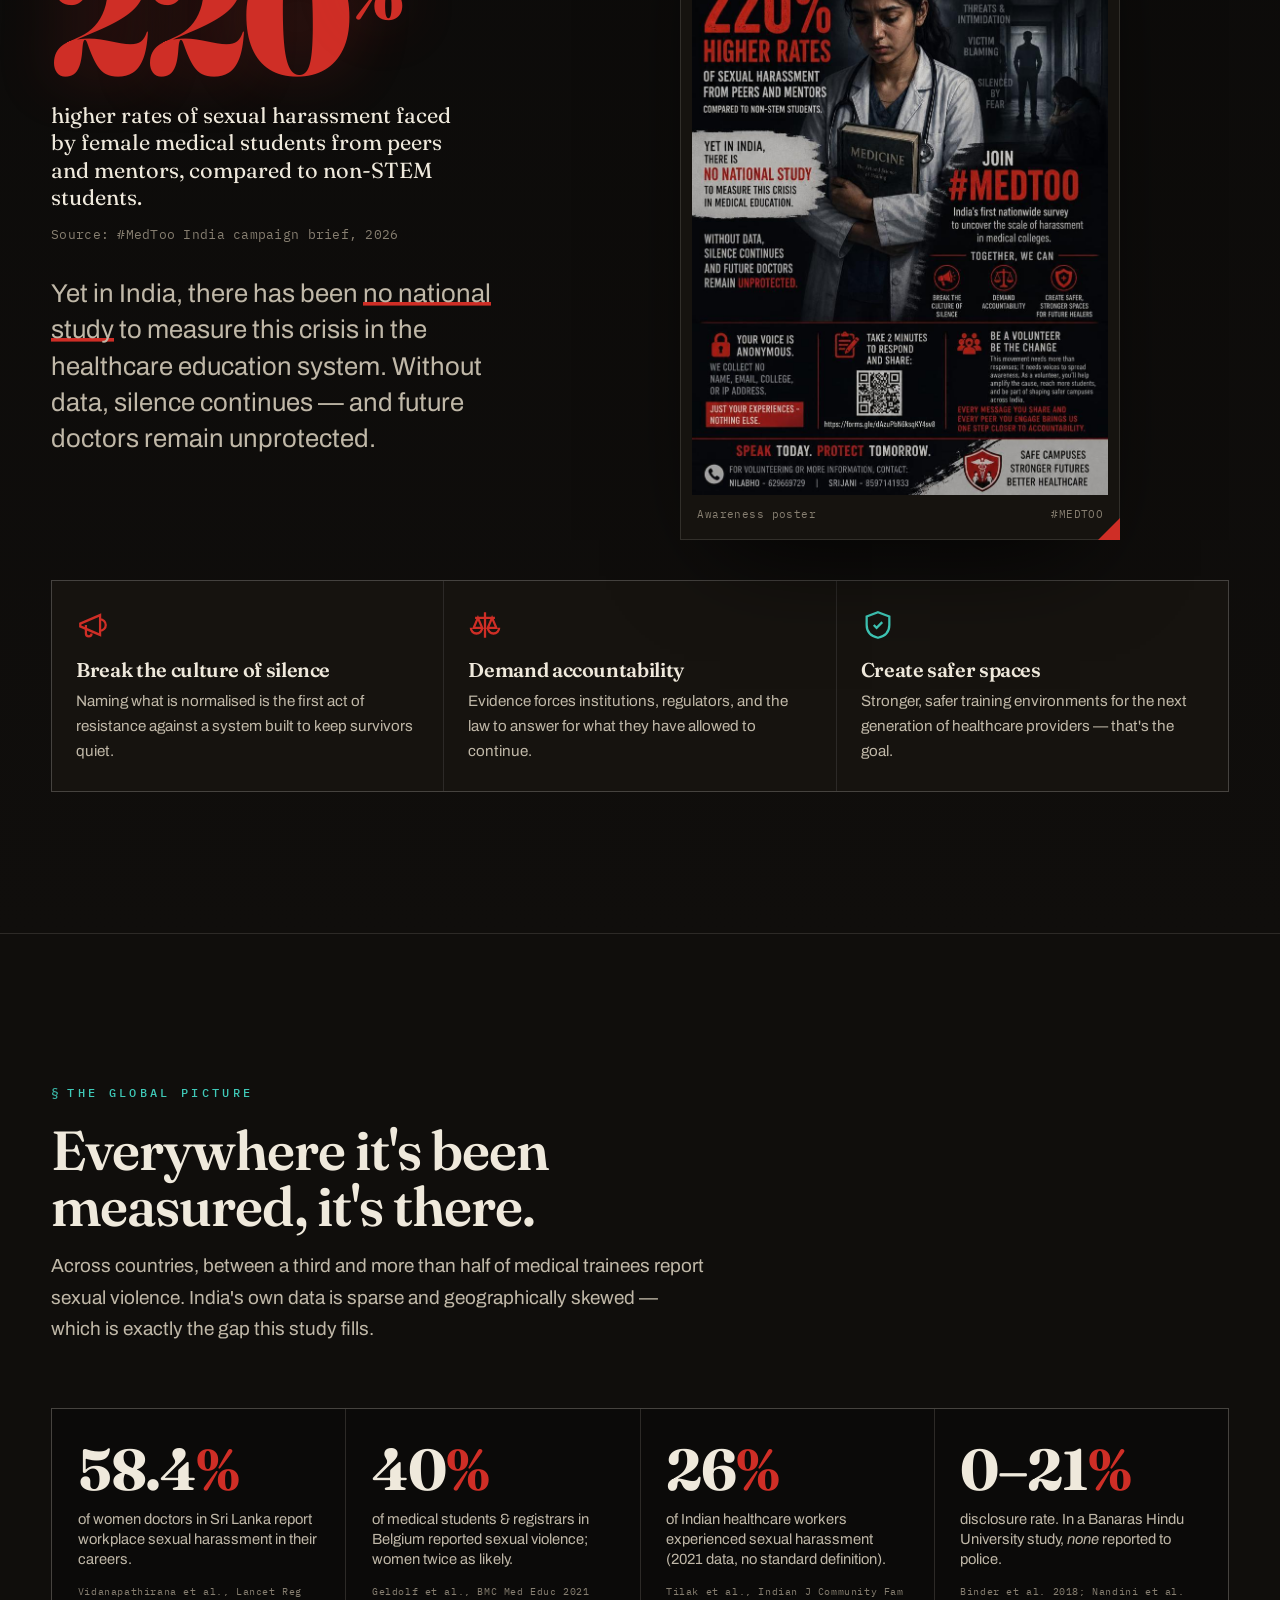
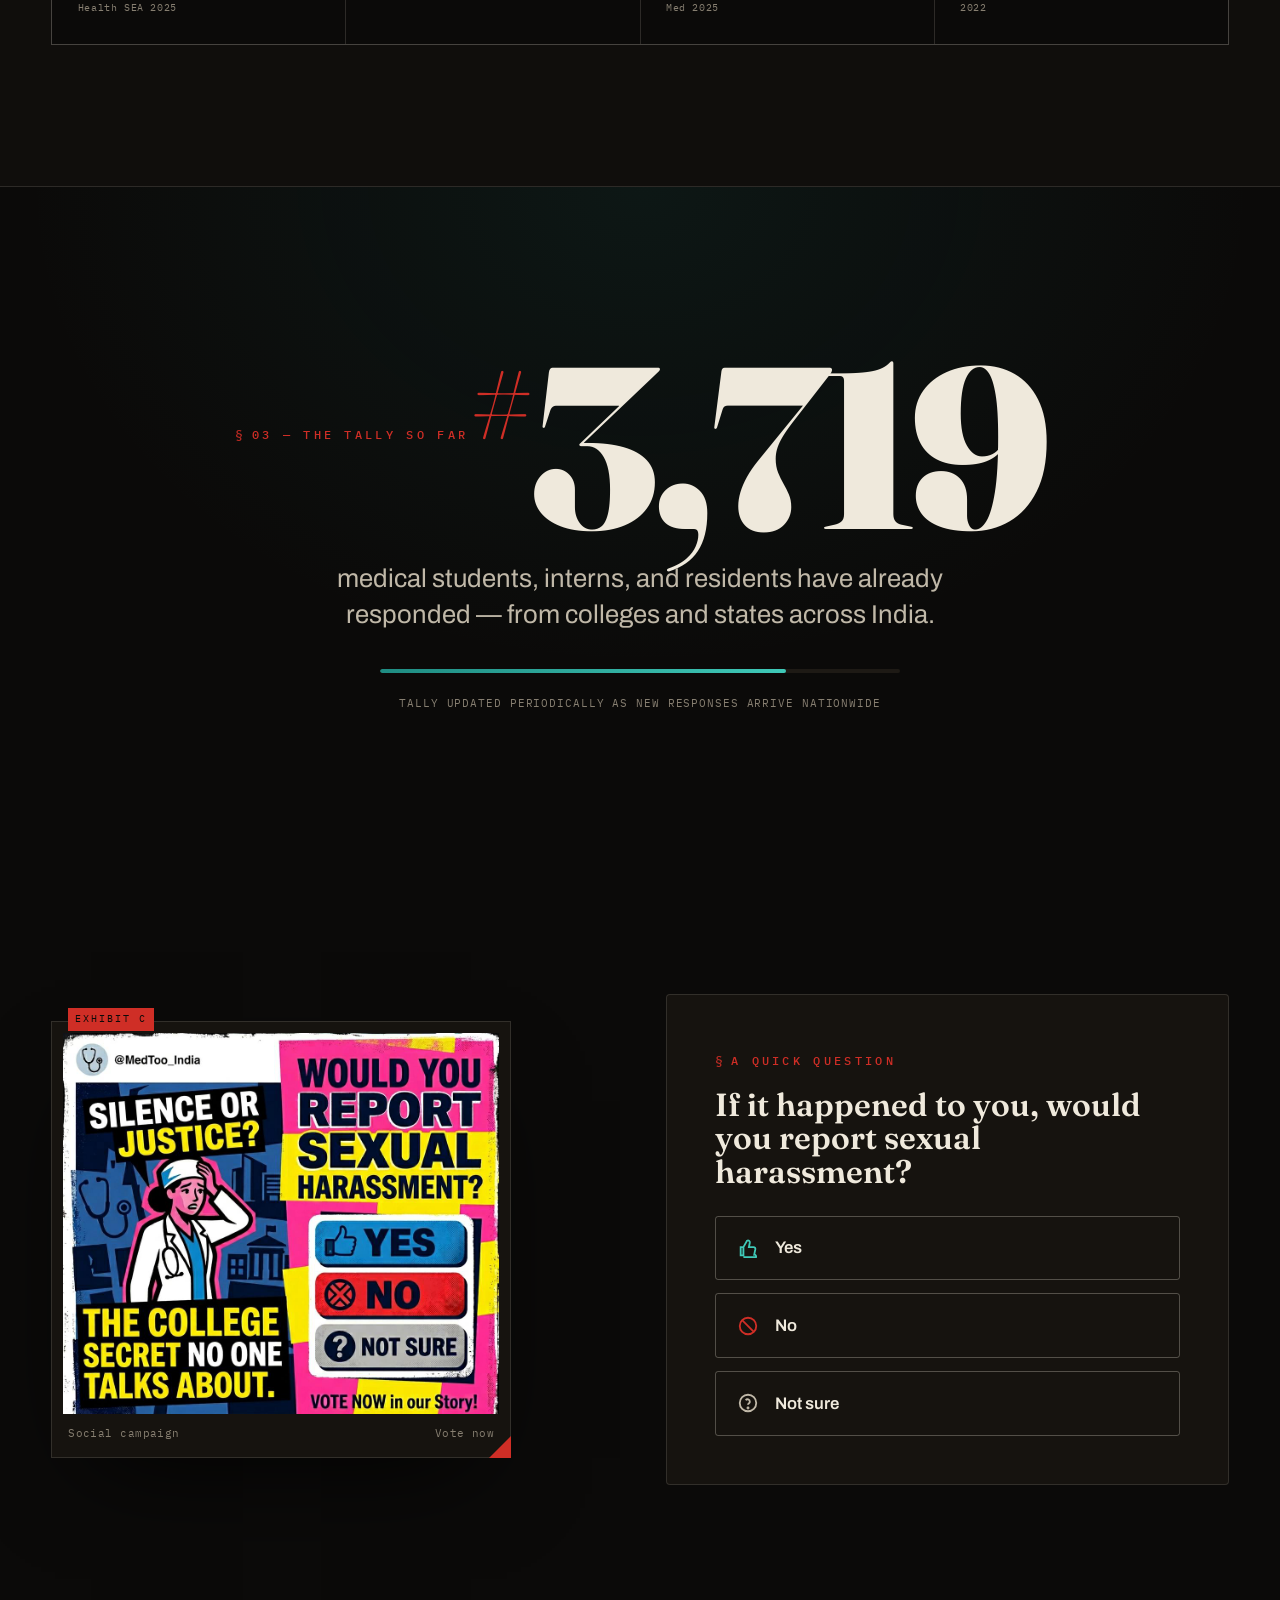
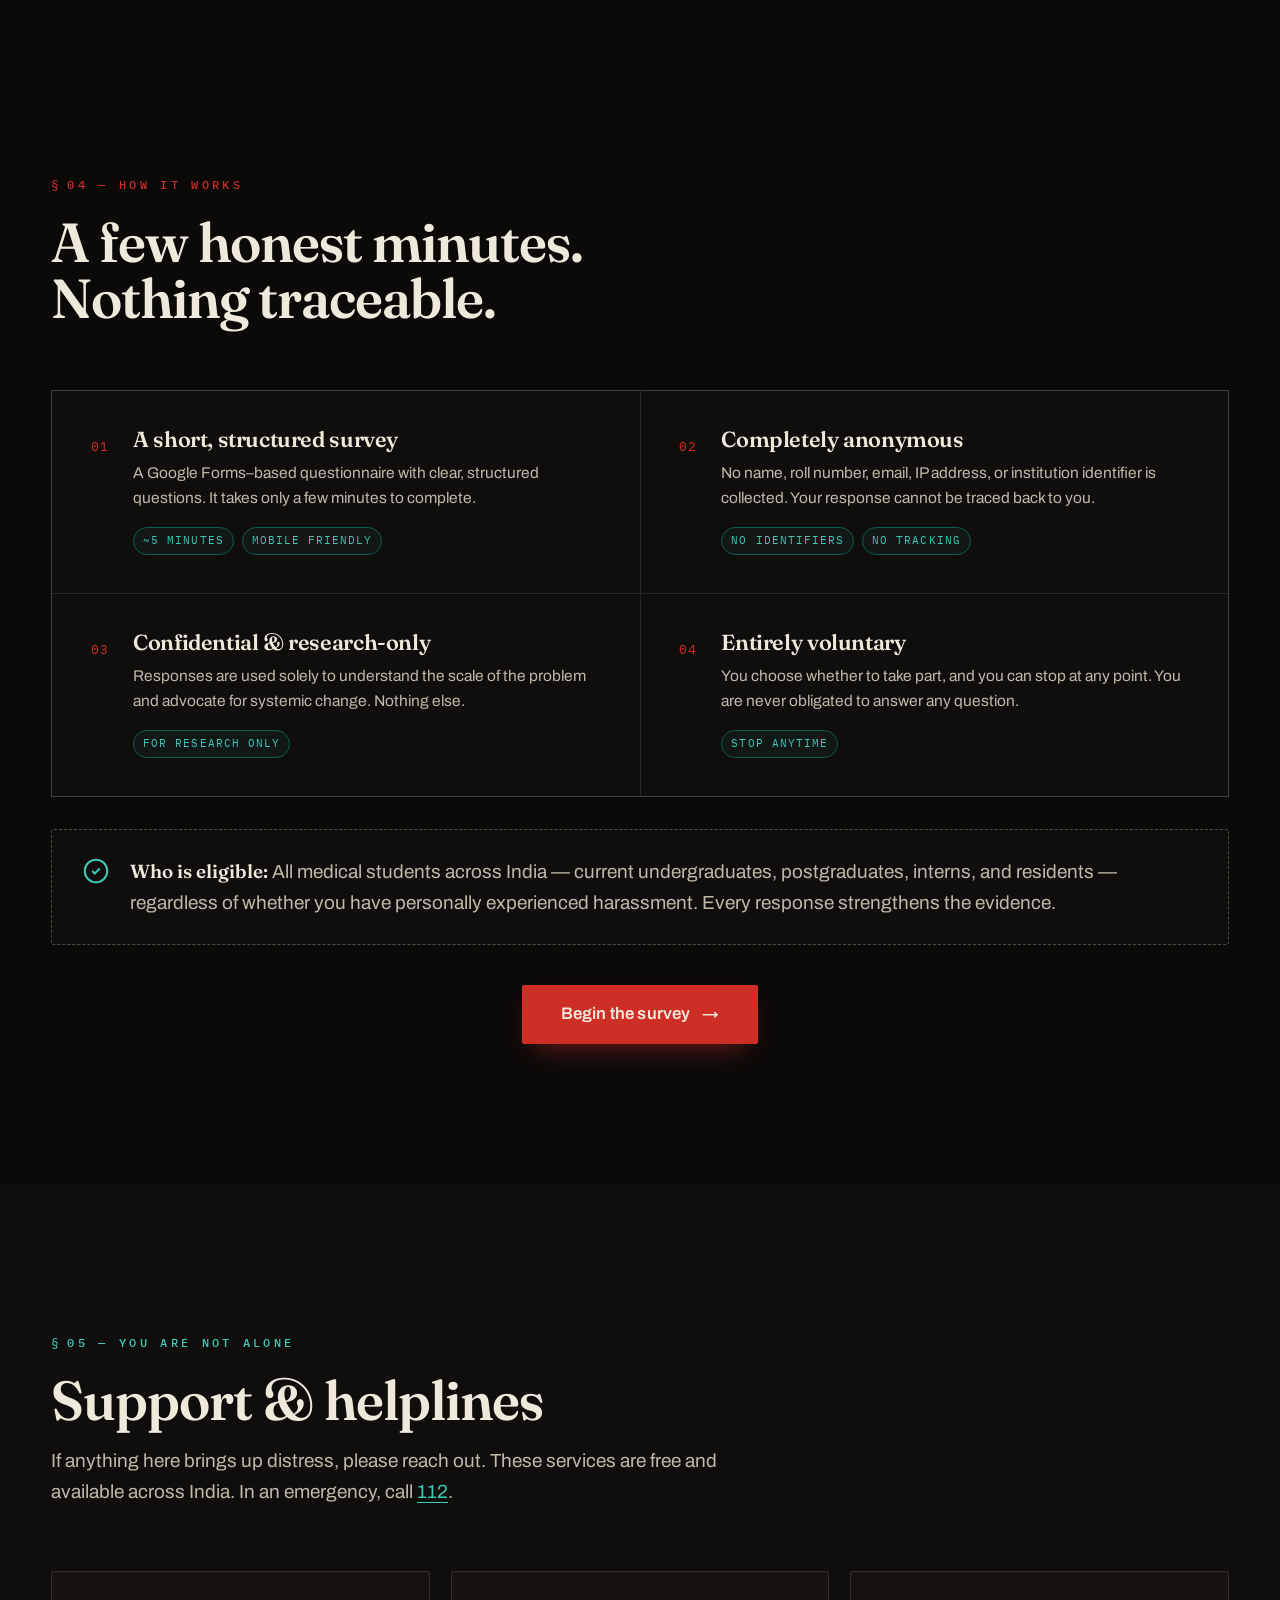
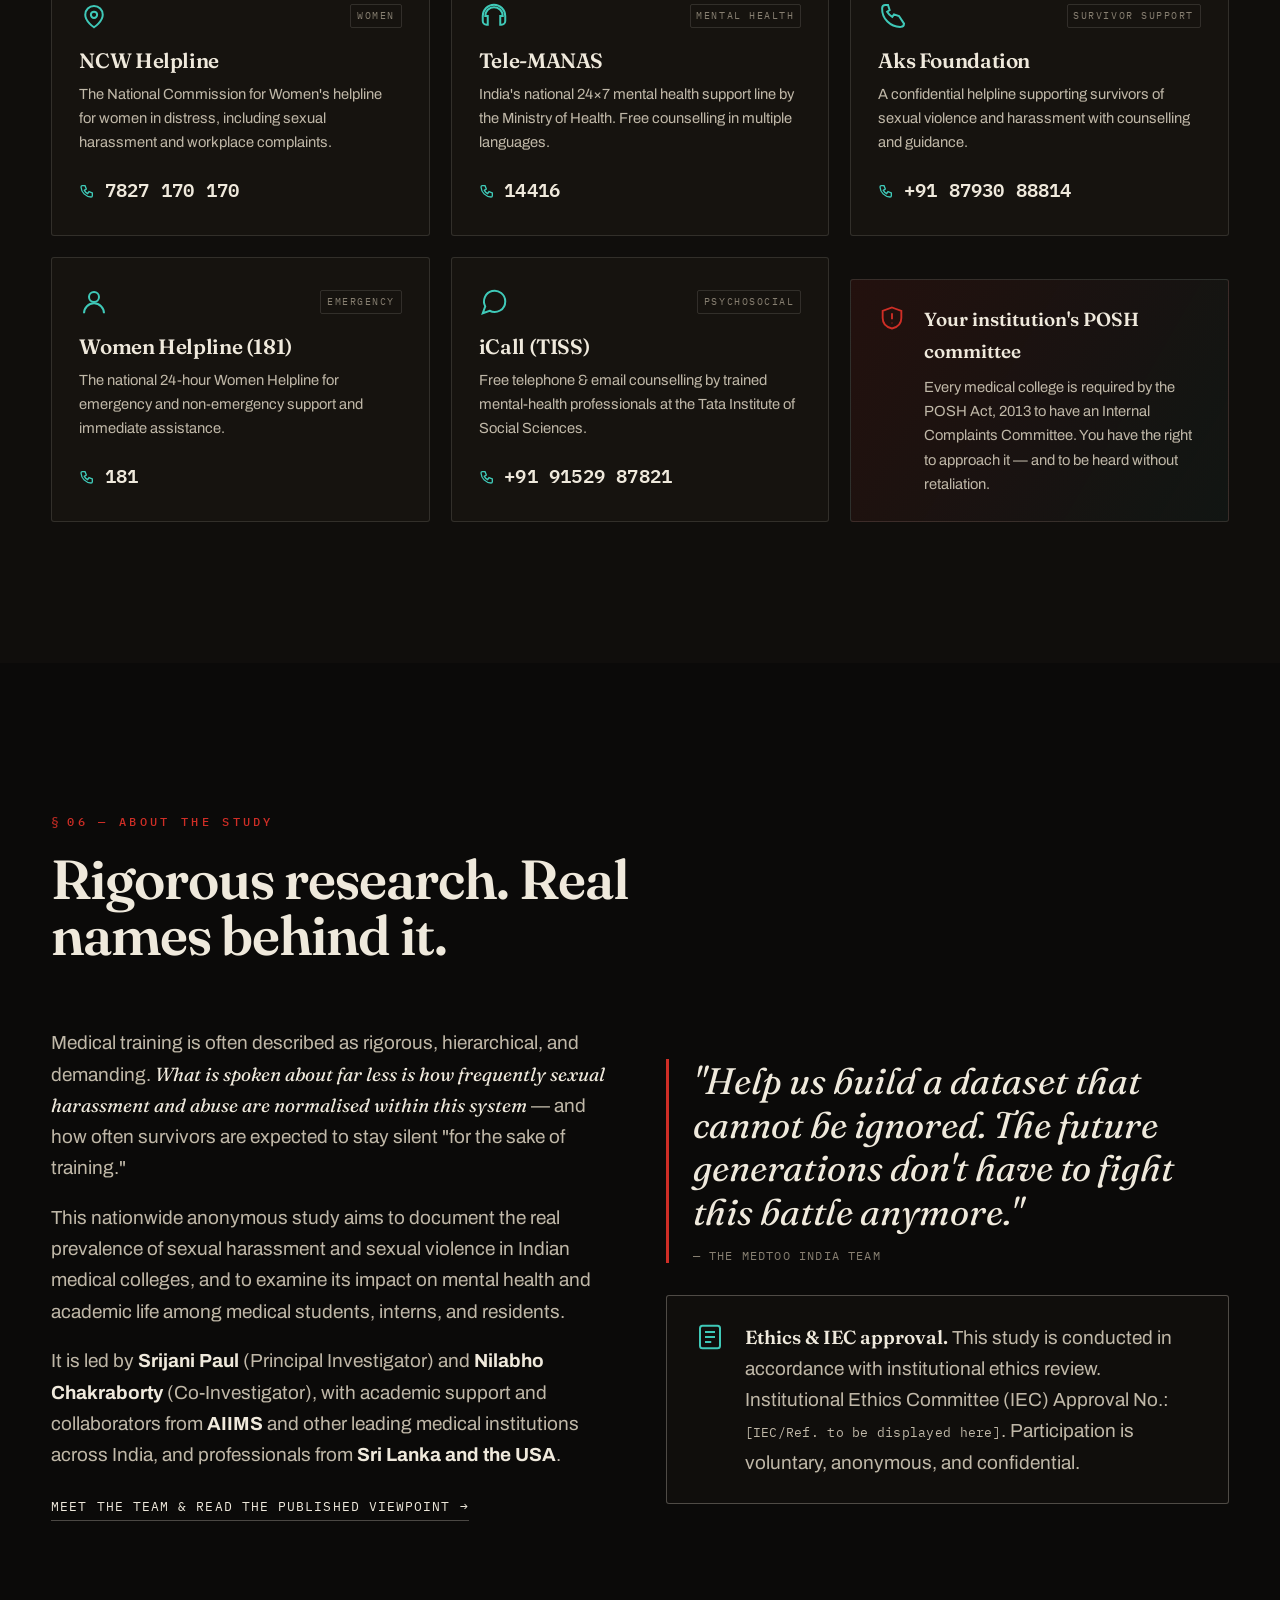
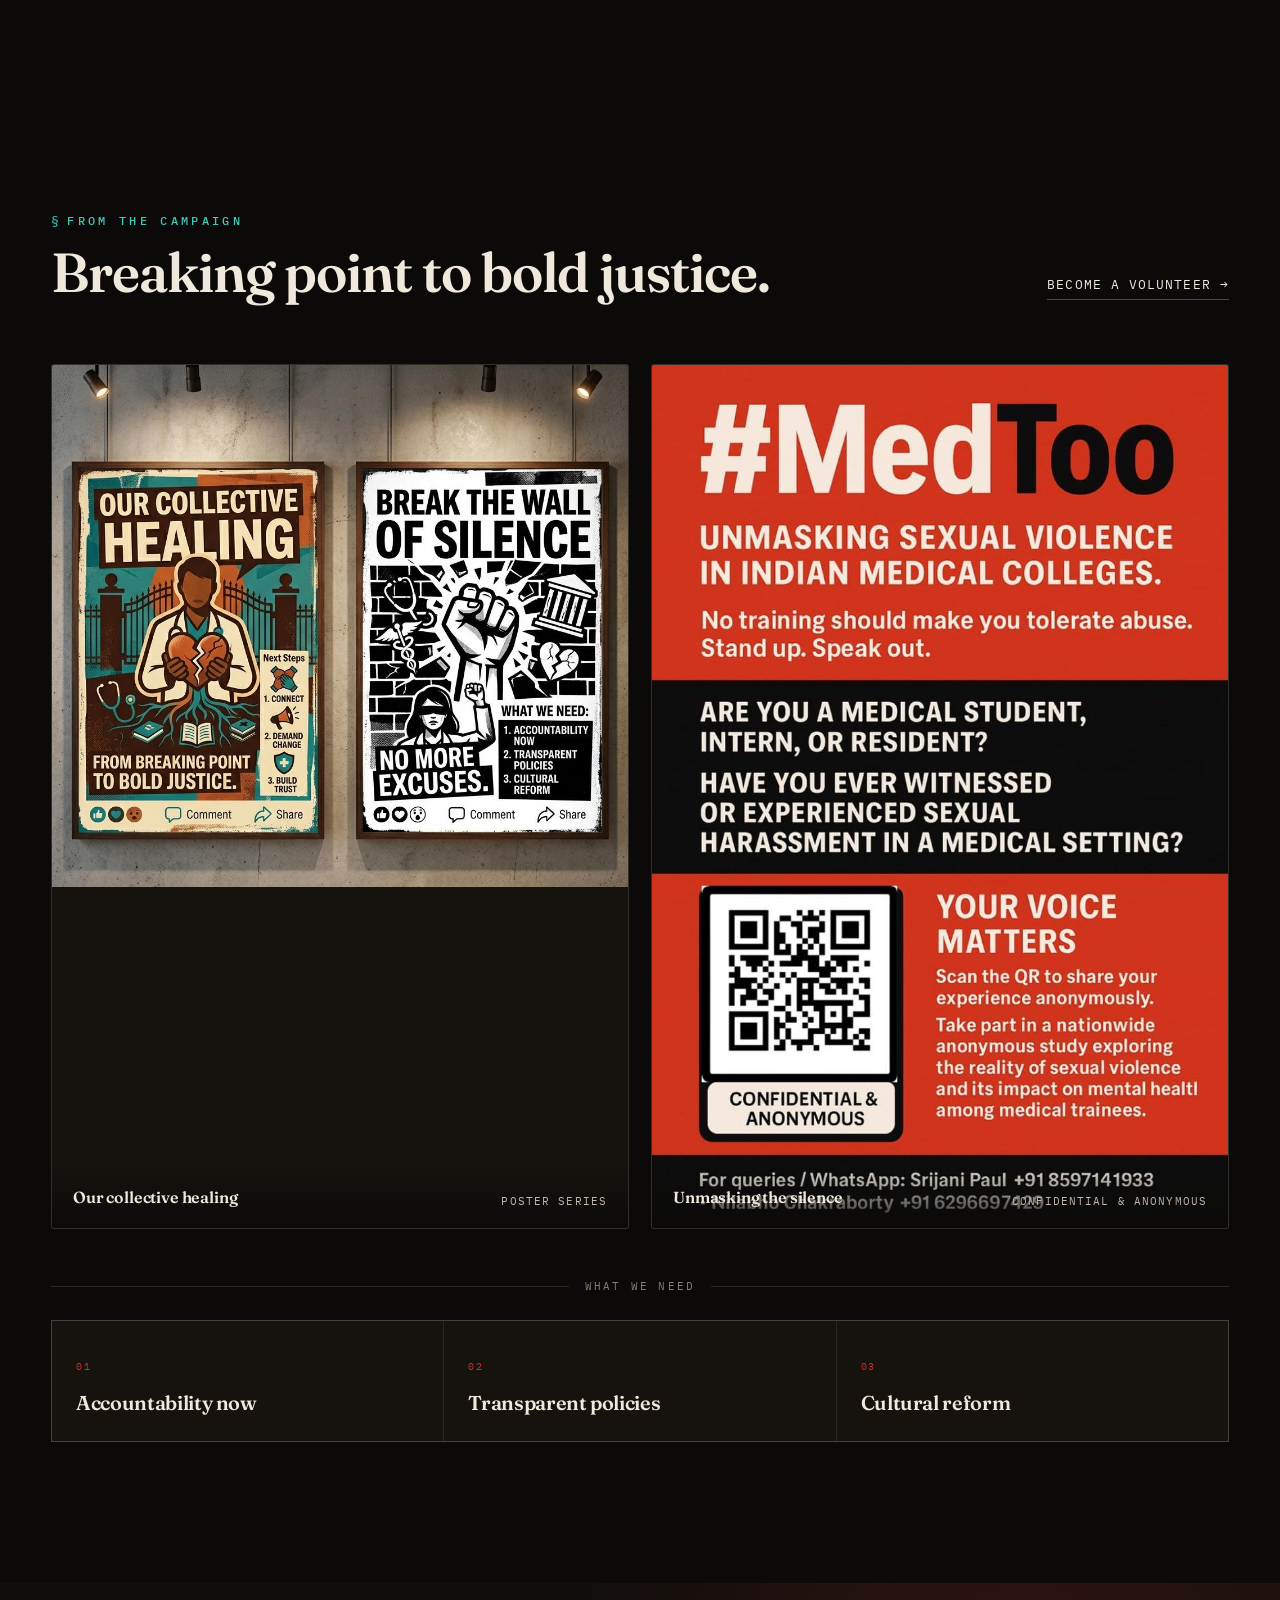
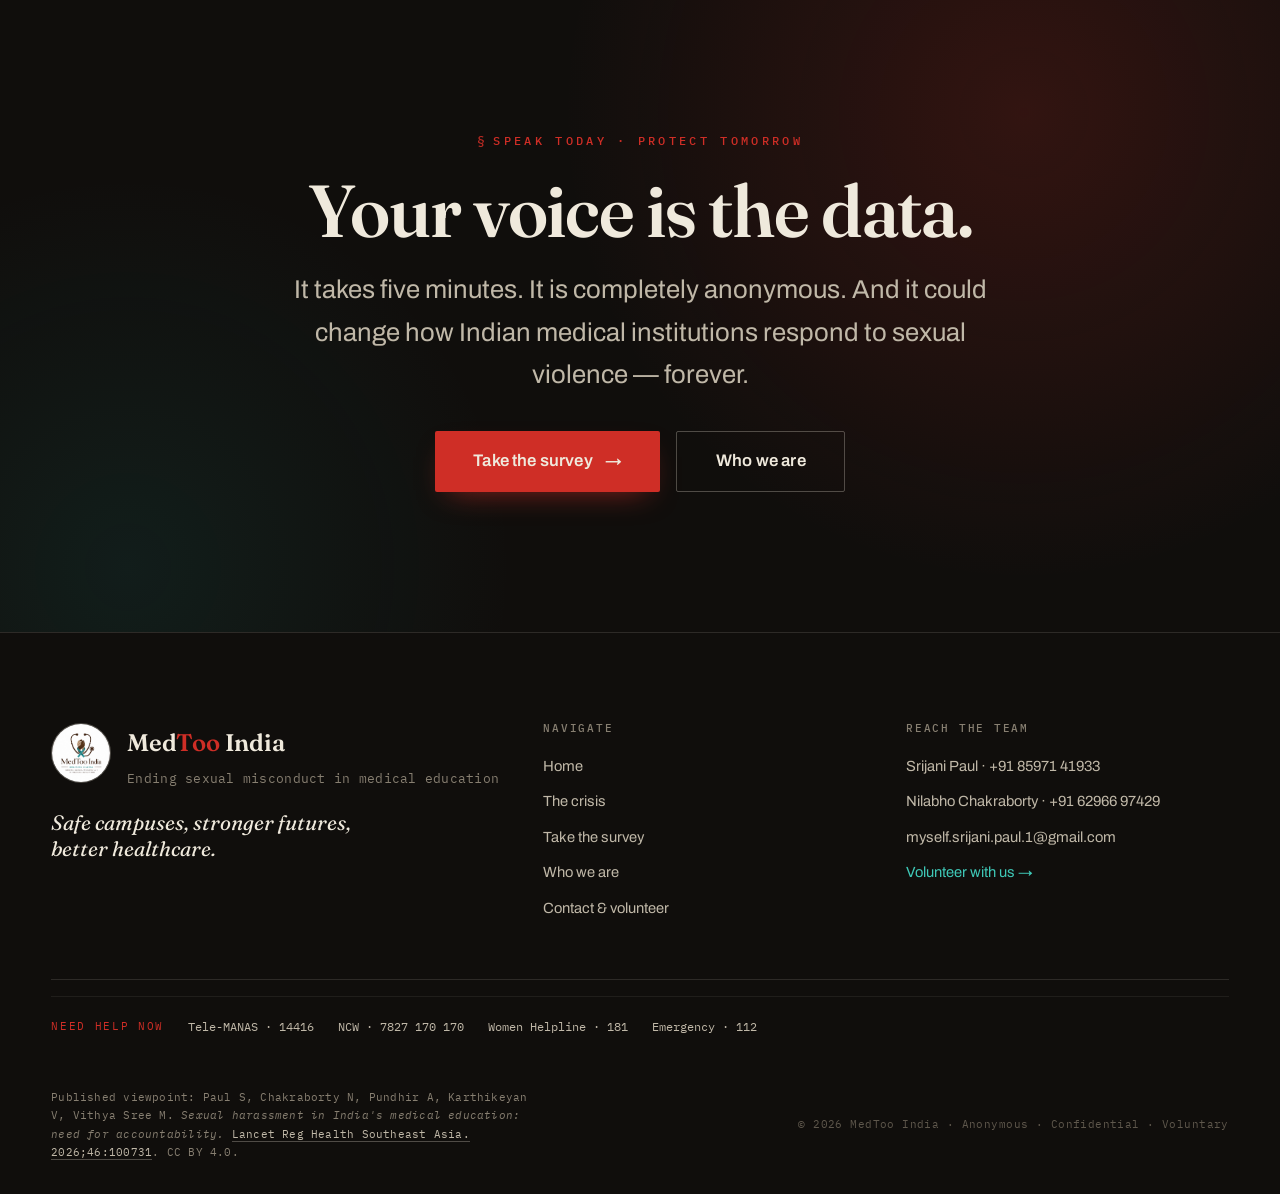
==== commit 62807e3c: "live count update" ====
--- a/index.html
+++ b/index.html
@@ -24,7 +24,7 @@
 <div class="topbar">
   <div class="wrap wrap--wide">
     <div class="topbar__row">
-      <span class="topbar__live"><i class="live-dot" aria-hidden="true"></i> Live · <strong data-live-count="3142">3,142</strong>&nbsp;responses &amp; counting</span>
+      <span class="topbar__live"><i class="live-dot" aria-hidden="true"></i> Live · <strong data-live-count="4013">3,142</strong>&nbsp;responses &amp; counting</span>
       <span class="topbar__trust">
         <span>Anonymous</span><span>Confidential</span><span>Voluntary</span>
       </span>
@@ -220,7 +220,7 @@
   <section class="section counter">
     <div class="wrap">
       <span class="kicker counter__label">03 — The tally so far</span>
-      <div class="counter__num"><span class="hash">#</span><span data-counter="3142" data-dur="2400">3,142</span></div>
+      <div class="counter__num"><span class="hash">#</span><span data-counter="4013" data-dur="2400">3,142</span></div>
       <p class="counter__sub">medical students, interns, and residents have already responded — from colleges and states across India.</p>
       <div class="counter__bar"><i style="width:0" data-bar></i></div>
       <p class="counter__note">Tally updated periodically as new responses arrive nationwide</p>
